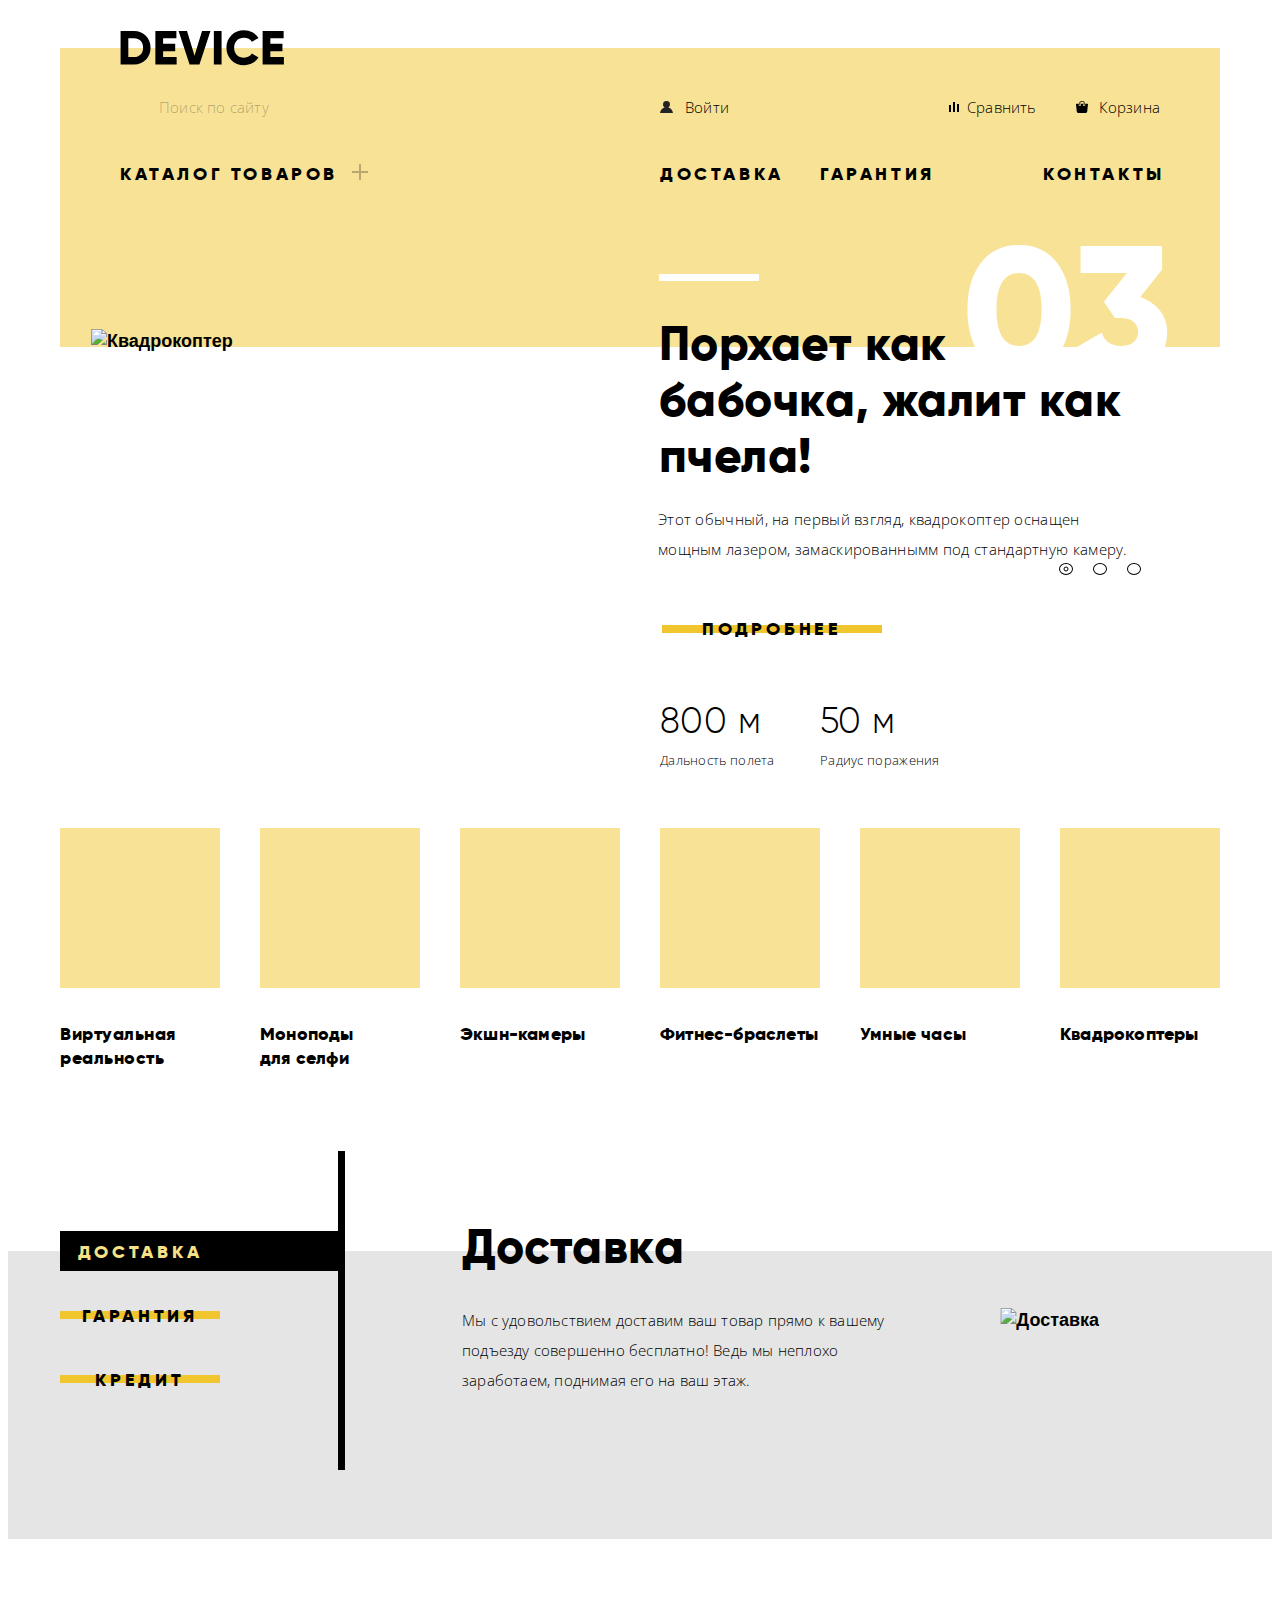
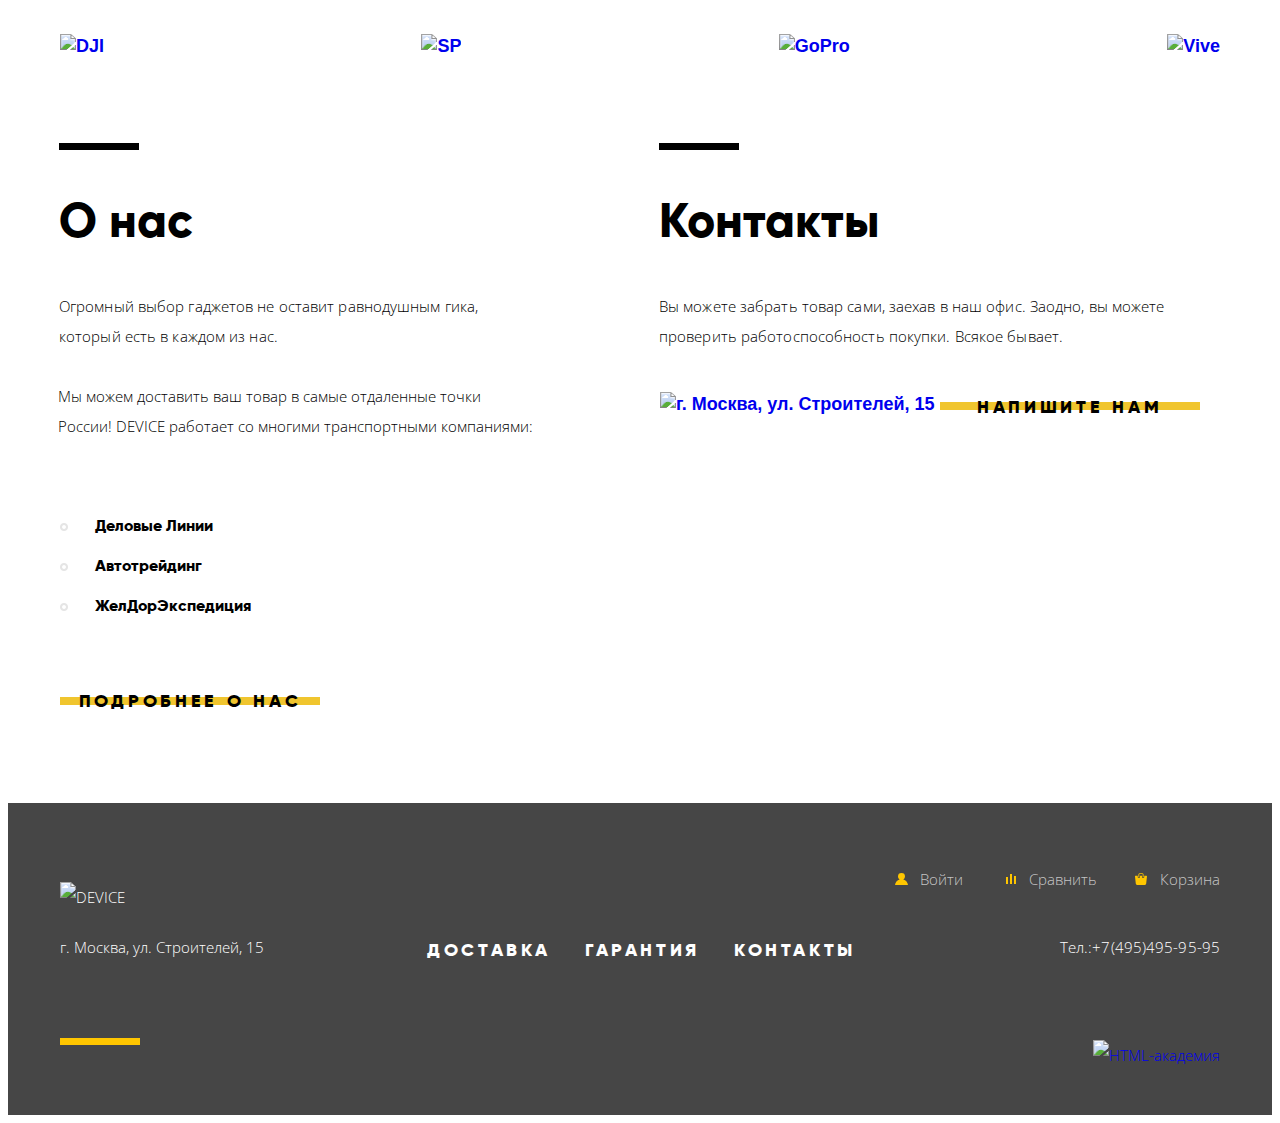
==== index.html @ 4cb66ad2 "Добавление мелочей: картинки, иконки" ====
<!DOCTYPE html>
<html lang="ru">

<head>
	<meta charset="utf-8">
	<title>HTML Academy: Девайс</title>
	<link href="https://fonts.googleapis.com/css?family=Open+Sans:300,400&amp;subset=cyrillic" rel="stylesheet">
	<link href="css/normalize.css" rel="stylesheet">
	<link href="css/main.css" rel="stylesheet">
</head>

<body>
	<header class="header header--main-page container">
    <div class="wrapper">
      <h1 class="visually-hidden">Магазин гаджетов DEVICE</h1>
      <a>
        <img class="header__logo" src="img/header-logo.svg" alt="DEVICE" width="164" height="36">
      </a>

      <ul class="header__user-navigation user-navigation">
        <li class="user-navigation__item user-navigation__item--header search">
          <form class="search__form" action="https://echo.htmlacademy.ru" method="get">
            <label class="search__label visually-hidden" for="search">Поиск по сайту</label>
            <input class="search__input" type="search" id="search" placeholder="Поиск по сайту">
            <button class="search__button" type="submit">Найти</button>
          </form>
        </li>
        <li class="user-navigation__item user-navigation__item--header user-navigation__item--header-account">
          <a class="user-navigation__link--header user-navigation__link--header-enter" href="#">Войти</a>
        </li>
        <li class="user-navigation__item user-navigation__item--header user-navigation__item--header-compare">
          <a class="user-navigation__link--header user-navigation__link--header-compare" href="#">Сравнить</a>
        </li>
        <li class="user-navigation__item user-navigation__item--header user-navigation__item--header-basket">
          <a class="user-navigation__link--header user-navigation__link--header-basket" href="#">Корзина</a>
        </li>
      </ul>

      <nav class="header__main-menu main-menu">
        <ul class="main-menu__list">
          <li class="main-menu__item main-menu__item--catalog">
            <a class="main-menu__link" href="#">Каталог товаров</a>
            <div class="wrapper wrapper--menu-catalog">
              <ul class="main-menu__catalog catalog">
                <li class="catalog__item">
                  <a class="catalog__link" href="#">Виртуальная реальность</a>
                  <a class="catalog__link" href="catalog.html">Моноподы для селфи</a>
                  <a class="catalog__link" href="#">Экшн камеры</a>
                </li>
                <li class="catalog__item">
                  <a class="catalog__link" href="#">Фитнес браслеты</a>
                  <a class="catalog__link" href="#">Умные часы</a>
                </li>
                <li class="catalog__item">
                  <a class="catalog__link" href="#">Квадрокоптеры</a>
                </li>
              </ul>
            </div>
          </li>
          <li class="main-menu__item main-menu__item--delivery">
            <a class="main-menu__link" href="#">Доставка</a>
          </li>
          <li class="main-menu__item main-menu__item--warranty">
            <a class="main-menu__link" href="#">Гарантия</a>
          </li>
          <li class="main-menu__item main-menu__item--contacts">
            <a class="main-menu__link" href="#">Контакты</a>
          </li>
        </ul>
      </nav>
    </div>
	</header>

	<main>
		<section class="slider container">
      <div class="wrapper wrapper--slide">
        <div class="slide slide-1 visually-hidden">
          <img class="slide__img" alt="Самая длинная палка для селфи" src="img/slider-1.png" width="384" height="486">
          <div class="slide__description">
            <b class="slide__slogan">Делай селфи, как Бен Стиллер!</b>
            <p class="slide__comment">Самая длинная палка для селфи доступна в нашем магазине. Восемь (Восемь, Карл!) метров длиной и весом всего 5 килограмм.</p>
            <a class="button slide__button" href="#">Подробнее</a>
            <table class="slide__table table">
              <tr class="table__row">
                <td>8,5 м</td>
                <td class="table__cell">5 кг</td>
                <td>Карбон</td>
              </tr>
              <tr class="table__row">
                <th>Длина палки</th>
                <th class="table__cell">Вес палки</th>
                <th>Материал</th>
              </tr>
            </table>
          </div>
        </div>
      </div>

      <div class="wrapper wrapper--slide">
        <div class="slide slide-2 visually-hidden">
          <img class="slide__img" alt="Фитнес-браслет" src="img/slider-2.png" width="345" height="485">
          <div class="slide__description">
            <b class="slide__slogan">Худеем правильно!</b>
            <p class="slide__comment">Мотивирующие фитнесбраслеты помогут найти в себе силы не пропускать занятия и соблюдать диету.</p>
            <a class="button slide__button" href="#">Подробнее</a>
            <table class="slide__table">
              <tr class="table__row">
                <td>48 часов</td>
              </tr>
              <tr class="table__row">
                <th>Без подзарядки</th>
              </tr>
            </table>
          </div>
        </div>
      </div>

      <div class="wrapper wrapper--slide">
        <div class="slide slide-3 visually-hiden">
          <img class="slide__img" src="img/slider-3.png" alt="Квадрокоптер" width="526" height="334">
          <div class="slide__description">
            <b class="slide__slogan">Порхает как бабочка, жалит как пчела!</b>
            <p class="slide__comment">Этот обычный, на первый взгляд, квадрокоптер оснащен мощным лазером, замаскированнымм под стандартную камеру.</p>
            <a class="button slide__button" href="#">Подробнее</a>
            <table class="slide__table">
              <tr class="table__row">
              <td>800 м</td>
              <td class="table__cell">50 м</td>
              </tr>
              <tr class="table__row">
                <th>Дальность полета</th>
                <th class="table__cell">Радиус поражения</th>
              </tr>
            </table>
          </div>
        </div>
      </div>
      <div class="slider__buttons">
        <button class="slider__button slider__button-1 active-button" type="button"></button>
        <button class="slider__button slider__button-2" type="button"></button>
        <button class="slider__button slider__button-3" type="button"></button>
      </div>
		</section>

		<section class="main-catalog container">
			<h2 class="visually-hidden">Каталог товаров</h2>
			<ul class="main-catalog__list">
				<li class="main-catalog__item">
					<a class= "main-catalog__link" href="#">
						<div class="main-catalog__img main-catalog__img--1"></div>
						<span class="main-catalog__title main-catalog__title--vr"> Виртуальная реальность</span>
					</a>
				</li>
				<li class="main-catalog__item">
					<a class="main-catalog__link" href="#">
						<div class="main-catalog__img main-catalog__img--2"></div>
						<span class="main-catalog__title main-catalog__title--mono">Моноподы для селфи</span>
					</a>
				</li>
				<li class="main-catalog__item">
					<a class="main-catalog__link" href="#">
						<div class="main-catalog__img main-catalog__img--3"></div>
						<span class="main-catalog__title">Экшн-камеры</span>
					</a>
				</li>
				<li class="main-catalog__item">
					<a class="main-catalog__link" href="#">
						<div class="main-catalog__img main-catalog__img--4"></div>
						<span class="main-catalog__title">Фитнес-браслеты</span>
					</a>
				</li>
				<li class="main-catalog__item">
					<a class="main-catalog__link" href="#">
						<div class="main-catalog__img main-catalog__img--5"></div>
						<span class="main-catalog__title">Умные часы</span>
					</a>
				</li>
				<li class="main-catalog__item">
					<a class="main-catalog__link" href="#">
						<div class="main-catalog__img main-catalog__img--6"></div>
						<span class="main-catalog__title">Квадрокоптеры</span>
					</a>
				</li>
			</ul>
		</section>

		<section class="services">
			<div class="container">
			  <div class="container--services">
          <div class="wrapper wrapper--services">
            <h2 class="visually-hidden">Услуги</h2>
            <ul class="services__list">
              <li class="services__item services__item--delivery">
                <button class="button services__button services__button--delivery active">Доставка</button>
              </li>
              <li class="services__item services__item--warranty">
                <button class="button services__button services__button--warranty">Гарантия</button>
              </li>
              <li class="services__item services__item--credit">
                <button class="button services__button services__button--credit">Кредит</button>
              </li>
            </ul>

            <div class="services__info">
              <div class="services__description services__description--delivery">
                <div class="wrapper wrapper--services-info">
                  <h2 class="services__title">Доставка</h2>
                  <p class="services__comment">Мы с удовольствием доставим ваш товар прямо к вашему подъезду совершенно бесплатно! Ведь мы неплохо заработаем, поднимая его на ваш этаж.</p>
                </div>
                <div class="services__img services__img--delivery">
                  <img src="img/services-delivery.png" alt="Доставка" width="136" height="164">
                </div>
              </div>
              <div class="services__description services__description--warranty visually-hidden">
                <div class="wrapper wrapper--services-info">
                  <h2 class="services__title">Гарантия</h2>
                  <p class="services__comment">Если из-за возгорания купленного у нас товара у вас сгорит дом - не переживайте, мы выдадим вам новый. Товар, не дом, конечно же.</p>
                </div>
                <div class="services__img services__img--warranty">
                  <img src="img/services-warranty.png" alt="Гарантия" width="171" height="194">
                </div>
              </div>
              <div class="services__description services__description--credit visually-hidden">
                <div class="wrapper wrapper--services-info">
                  <h2 class="services__title">Кредит</h2>
                  <p class="services__comment">Залезть в долговую яму стало проще! Кредитные консультанты подберут для вас наиболее выгодные условия кредита. Выгодные для нашего банка, разумеется.</p>
                </div>
                <div class="services__img services__img--credit">
                  <img src="img/services-credit.png" alt="Кредит" width="156" height="186">
                </div>
              </div>
            </div>
          </div>				
			  </div>
      </div>
		</section>

		<section class="logotypes container">
		<h2 class="visually-hidden">Логотипы</h2>
			<ul class="logotypes__list">
				<li class="logotypes__item">
					<a class="logotypes__link" href="#">
						<img class="logotypes__img" src="img/logotypes-1.jpg" alt="DJI" width="260" height="100">
						<img class="logotypes__img--hover" src="img/logotypes-1-hover.jpg" alt="DJI" width="260" height="100">
					</a>
				</li>
				<li class="logotypes__item">
					<a class="logotypes__link" href="#">
						<img class="logotypes__img" src="img/logotypes-2.jpg" alt="SP" width="260" height="100">
						<img class="logotypes__img--hover" src="img/logotypes-2-hover.jpg" alt="SP" width="260" height="100">
					</a>
				</li>
				<li class="logotypes__item">
					<a class="logotypes__link" href="#">
						<img class="logotypes__img" src="img/logotypes-3.jpg" alt="GoPro" width="260" height="100">
						<img class="logotypes__img--hover" src="img/logotypes-3-hover.jpg" alt="GoPro" width="260" height="100">
					</a>
				</li>
				<li class="logotypes__item">
					<a class="logotypes__link" href="#">
						<img class="logotypes__img" src="img/logotypes-4.jpg" alt="Vive" width="260" height="100">
						<img class="logotypes__img--hover" src="img/logotypes-4-hover.jpg" alt="Vive" width="260" height="100">
					</a>
				</li>
			</ul>
		</section>
    
    <div class="columns container">
      <section class="info">
        <h2 class="info__title">О нас</h2>
          <p class="info__description">Огромный выбор гаджетов не оставит равнодушным гика, который есть в каждом из нас.</p>
          <p class="info__description">Мы можем доставить ваш товар в самые отдаленные точки России! DEVICE работает со многими транспортными компаниями:</p>
        <ul class="info__transport">
          <li class="info__item">
            <a class="info__link" href="#">Деловые Линии</a>
          </li>
          <li class="info__item">
            <a class="info__link" href="#">Автотрейдинг</a>
          </li>
          <li class="info__item">
            <a class="info__link" href="#">ЖелДорЭкспедиция</a>
          </li>
        </ul>
        <a class="button info__button" href="#">Подробнее о нас</a>
      </section>

      <section class="contacts">
        <h2 class="contacts__title">Контакты</h2>
        <p class="contacts__description">Вы можете забрать товар сами, заехав в наш офис. Заодно, вы можете проверить работоспособность покупки. Всякое бывает.</p>
        <a href="#">
          <img class="contacts__map" src="img/contacts-map.jpg" alt="г. Москва, ул. Строителей, 15" width="560" height="222">
        </a>
        <button class="button contacts__button" href="#">Напишите нам</button>
      </section>
    </div>
	</main>

	<section class="modal modal--feedback visually-hidden">
		<h3 class="visually-hidden">Форма связи с магазином</h3>
		<form class="feedback" action="https://echo.htmlacademy.ru" method="post" >
			<ul class="feedback__list">
				<li class="feedback__item feedback__item--name">
					<label class="feedback__label" for="user-name">
					  Ваше имя:
				  </label>
				  <input class="feedback__input feedback__input--name" type="text" name="name" id="user-name" placeholder="Имя Фамилия">
				</li>
				<li class="feedback__item feedback__item--e-mail">
					<label class="feedback__label" for="uder-email">
					  Ваш e-mail:
				  </label>
					<input class="feedback__input feedback__input--e-mail" type="email" name="e-mail" id="user-email" placeholder="email@example.com">
				</li>
				<li class="feedback__item feedback__item--message">
					<label class="feedback__label" for="message">
					  Текст письма:
				  </label>
				  <textarea class="feedback__input feedback__input--message" id="message" placeholder="В свободной форме"></textarea>
				</li>
			</ul>
			<button class="button modal__button" type="submit">Отправить</button>
		</form>
		<button class="close__button" type="button"></button>
	</section>

	<section class="modal modal--map visually-hidden">
		<h3 class="visually-hidden">Адрес магазина на карте</h3>
		<img src="img/modal-map-big.jpg" alt="г. Москва, ул. Строителей, 15" width="960" height="559">
		<button class="close__button" type="button"></button>
	</section>

	<footer class="footer">
    <div class="container">
      <div class="footer__top">
        <a class="footer__logo">
          <img  src="img/footer-logo.svg" alt="DEVICE" width="163" height="35">
        </a>
        <ul class="footer__user-navigation user-navigation">
          <li class="user-navigation__item user-navigation__item--footer user-navigation__item--footer-account">
            <a class="user-navigation__link--footer user-navigation__link--footer-enter" href="#">Войти</a>
          </li>
          <li class="user-navigation__item user-navigation__item--footer user-navigation__item--footer-compare">
            <a class="user-navigation__link--footer user-navigation__link--footer-compare" href="#">Сравнить</a>
          </li>
          <li class="user-navigation__item user-navigation__item--footer user-navigation__item--footer-basket">
            <a class="user-navigation__link--footer user-navigation__link--footer-basket" href="#">Корзина</a>
          </li>
        </ul>
      </div>

      <div class="footer__middle">
        <p class="footer__address">г. Москва, ул. Строителей, 15</p>
        <ul class="footer__menu menu">
          <li class="menu__item"><a class="menu__link" href="#">Доставка</a></li>
          <li class="menu__item"><a class="menu__link" href="#">Гарантия</a></li>
          <li class="menu__item"><a class="menu__link" href="#">Контакты</a></li>
        </ul>
        <p class="footer__phone">Тел.:+7(495)495-95-95</p>
      </div>

      <div class="footer__bottom">
        <ul class="footer__social">
          <li class="social__item">
            <a class="social__button social__button--fb" href="#" aria-label="Присоединяйтесь к нам на Фейсбуке!">FaceBook</a>
          </li>
          <li class="social__item">
            <a class="social__button social__button--instagram" href="#" aria-label="Присоединяйтесь к нам в Инстаграме!">Instagram</a>
          </li>
          <li class="social__item">
            <a class="social__button social__button--twitter" href="#" aria-label="Присоединяйтесь к нам в Твиттере!">Twitter</a>
          </li>
        </ul>
        <a class="footer__copyright" href="https://htmlacademy.ru/" aria-label="Сайт разработан HTML-академией">
          <img src="img/footer-copyright-html.svg" alt="HTML-академия" width="27" height="35">
        </a>
      </div>
    </div>
	</footer>
</body>

</html>
---- css/main.css ----
@font-face {
    font-family: "Gilroy";
    src: local("Gilroy Light"), local("Gilroy-Light"), url("fonts/Gilroy/Gilroylight.woff2") format("woff2"), url("fonts/Gilroy/Gilroylight.woff") format("woff"), url("fonts/Gilroy/Gilroylight.ttf") format("truetype");
    font-weight: 300;
    font-style: normal;
}
@font-face {
    font-family: "Gilroy";
    src: local("Gilroy ExtraBold"), local("Gilroy-ExtraBold"), url("fonts/Gilroy/Gilroyextrabold.woff2") format("woff2"), url("fonts/Gilroy/Gilroyextrabold.woff") format("woff"), url("fonts/Gilroy/Gilroyextrabold.ttf") format("truetype");
    font-weight: 800;
    font-style: normal;
}

body {
  min-width: 1200px;
  padding-top: 40px;
	font-family: "Gilroy ExtraBold", "Arial", sans-serif;
  font-weight: 800;
	font-size: 18px;
	line-height: 24px;
	text-align: left;
	
	color: rgba(0, 0, 0, 1);
	background-color: rgba(255, 255, 255, 1);
}

.visually-hidden:not(:focus):not(:active),
input[type="checkbox"].visually-hidden,
input[type="radio"].visually-hidden {
  position: absolute;

  width: 1px;
  height: 1px;
  margin: -1px;
  border: 0;
  padding: 0;

  white-space: nowrap;

  clip-path: inset(100%);
  clip: rect(0 0 0 0);
  overflow: hidden;
}

.big-container {
	width: 100%;
}

.container {
  width: 1160px;
  margin: 40px 20px 0;
  margin: 0 auto;
}

.wrapper {
  position: relative;
  width: 1040px;
  margin: 0 60px;
}

a {
	text-decoration: none;
}

.header {
  height: 186px;
	color: rgba(0, 0, 0, 1);
	background-color: rgba(247, 226, 150, 1);
}

.header--main-page {
  min-height: 299px;
}

.header__logo {
  position: absolute;
  left: 0;
  bottom: 100%;
  transform: translate(0, 50%);
  height: 36px;
	cursor: pointer;
}

.header__logo:hover,
.header__logo:focus {
	filter: opacity(0.7);
}

.header__logo:active {
	filter: opacity(0.3);
}

.search__form {
	display: flex;
	width: 441px;
  margin-right: 99px;
}

.search__input {
	width: 356px;
	height: 50px;
	line-height: 50px;
	padding-left:39px;
  
  font-family: "Open Sans", "Arial", sans-serif;
  font-weight: 300;
  font-size: 15px;
  letter-spacing: 0.2px;
	
	color: rgba(0, 0, 0, 1);
	border: none;
	background-color: rgba(247, 226, 150, 1);
	background: url("../img/header-search.svg") no-repeat 4px 50%;
	background-size: 16px 16px;	
}

.search__input::-webkit-search-cancel-button {
	-webkit-appearance: none; 
}

.search__input::placeholder {
  font-family: "Open Sans", "Arial", sans-serif;
  font-weight: 300;
  font-size: 15px;
  letter-spacing: 0.2px;
	color: rgba(0, 0, 0, 0.3);
}

.search__input:hover::placeholder {
	color: rgba(0, 0, 0, 0.6);
}

.search__input:focus {
	border-bottom: 2px solid rgba(0, 0, 0, 1);
}

.search__input:focus + .search__button {
	visibility: visible;
}

.search__button {	
  visibility: hidden;
	width: 85px;
	height: 50px;
  font-size: 15px;
	line-height: 30px;
	border: 2px solid rgba(0, 0, 0, 1);
	background-color: rgba(247, 226, 150, 1);
  cursor: pointer;
}

.search__button:hover,
.search__button:focus {
	color: rgba(255, 255, 255, 1);
	background-color: rgba(0, 0, 0, 1);
}

.search__button:active {
	color: rgba(255, 255, 255, 0.3);
	background-color: rgba(0, 0, 0, 1);
}

.header__user-navigation {
  display: flex;
  margin-bottom: 30px;
  padding-top: 34px;
  padding-left: 0;
	list-style: none;
	font-family: "Open Sans", "Arial", sans-serif;
	font-weight: 300;
	font-size: 0;
	letter-spacing: 0.2px;
}

.user-navigation__item--header-account {
  display: flex;
  flex-wrap: wrap;
  width: 280px;
}

.user-navigation__item--header-account .user-navigation__link--header:first-child {
  padding-left: 25px;
}

.user-navigation__link--header {
	line-height: 50px;
  font-size: 15px;
	color: rgba(0, 0, 0, 1);
  opacity: 1;
}

.user-navigation__link--header:hover,
.user-navigation__link--header:focus {
	color: rgba(0, 0, 0, 0.6);
  opacity: 0.6;
}

.user-navigation__link--header:active {
	color: rgba(0, 0, 0, 0.3);
  opacity: 0.3;
}

.user-navigation__link--header-name,
.user-navigation__link--header-enter {
	background: url("../img/header-user-nav-user.svg") no-repeat 0 50%;
}

.user-navigation__link--header-exit {
  margin-left: 20px;
	color: rgba(0, 0, 0, 0.3);
}

.user-navigation__link--header-compare {
  width: 100px;
  padding-left: 27px;
  background: url("../img/header-user-nav-compare.svg") no-repeat 10% 50%;
}

.user-navigation__item--header-basket {
  margin-left: auto;
  padding-left: 23px;
  background: url("../img/header-user-nav-basket.svg") no-repeat 0 50%;
}

.main-menu__list {
  display: flex;
  padding: 0;
	list-style: none;
	font-family: "Gilroy", "Arial", sans-serif;
  font-weight: 800;
	font-size: 18px;
	line-height: 24px;
	letter-spacing: 3.6px;
	text-transform:uppercase;
}

.main-menu__item--delivery,
.main-menu__item--warranty {
  width: 160px;
}

.main-menu__item--contacts {
	width: 117px;
}

.main-menu__item:last-child {
	margin-left: auto;
}

.main-menu__link {
	color: rgba(0, 0, 0, 1);
}

.main-menu__link:hover,
.main-menu__link:focus {
	color: rgba(0, 0, 0, 0.6);
  filter: opacity(0.6);
}

.main-menu__link:active {
	color: rgba(0, 0, 0, 0.3);
}

.main-menu__item--catalog {
	width: 250px;
  margin-right: 290px;
  background: url("../img/main-menu-catalog-plus.svg") no-repeat 99% 2px;
}

.main-menu__item--catalog:hover .wrapper--menu-catalog {
	display: block;
}

.wrapper--menu-catalog {
  display: none;
  position: absolute;
  width: 1100px;
  min-height: 142px;
  padding-top: 19px;
  margin-left: -60px;
  margin-right: 0;
	padding-left: 60px;	
  background-color: rgba(247, 226, 150, 1);
  z-index: 9;
}

.main-menu__catalog {
	display: flex;
  flex-direction: row;
  flex-wrap: wrap;
  min-width: 400px;
  height: 120px;
  padding-left: 0;
  list-style: none;
	
	font-family: "Open Sans", "Arial", sans-serif;
  font-weight: 300;
	font-size: 15px;
	line-height: 36px;
	letter-spacing: 0.2px;
	text-transform: none;
}

.main-menu__catalog .catalog__item {
  width: 160px;
  margin-right: 40px;
}

.main-menu__catalog .catalog__item:nth-child(1) {
	width: 200px;
}

.main-menu__catalog .catalog__item:nth-child(2) {
	width: 160px;
}

.main-menu__catalog .catalog__item:nth-child(3) {
  width: 160px;
}

.catalog__item {
  display: flex;
  flex-direction: column;
}

.catalog__link {
	color: rgba(0, 0, 0, 1);
}

.catalog__link:hover,
.catalog__link:focus {
	color: rgba(0, 0, 0, 0.6);
}

.catalog__link:active {
	color: rgba(0, 0, 0, 0.3);
}

.slider {
  position: relative;
  min-height: 410px;
  margin-bottom: 70px;
}

.wrapper--slide {
	width: 1160px;
  margin: 0;
}

.slide {
  display: flex;
  align-items: center;
  position:absolute;
  top: -110px;
  left: 0;
  width: 1160px;
  min-width: 1040px;
}

.slide-1 {
  z-index: 4;
}

.slide-1 .slide__img {
  margin-top: -1px;
  margin-right: 34px;
}

.slide-2 {
  z-index: 3;
}

.slide-2 .slide__img {
	margin-top: 11px;
  margin-right: 20px;
}

.slide-3 {
  z-index: 2;
}

.slide-3 .slide__img {
  margin-top: -20px;
  margin-right: 10px;
}

.slide__img {
  margin-left: auto;
  margin-right: 35px;
}

.slide__description {
  align-self: flex-start;
	width: 510px;
  margin-top: -1px;
  margin-left: auto;
  margin-right: 52px;
}

.slide__slogan {
  display: block;
  position: relative;
  z-index: 2;
  margin-top: 80px;
  margin-left: 1px;
	font-family: "Gilroy", "Arial", sans-serif;
  font-weight: 800;
	font-size: 47.5px;
	text-align: left;
	line-height: 56px;
	letter-spacing: 0.45px;
}

.slide__slogan:before {
  content: "";
  display: block;
  position: absolute;
  top: -42px;
  width: 100px;
  height: 7px;
  background-color: rgba(255, 255, 255, 1);
}

.slide__slogan:after {
	content: "";
  position: absolute;
  z-index: 1;
  top: -94px;
  left: 330px;
  font-family: "Gilroy", "Arial", sans-serif;
  font-size: 180.5px;
  font-weight: 800;
  line-height: 1;
  letter-spacing: 1.8px;
  text-align: right;
  color: rgba(255, 255, 255, 1);
}

.slide-1 .slide__slogan:after {
  content: "01";
}

.slide-2 .slide__slogan:after {
  content: "02";
  left: 305px;
}

.slide-3 .slide__slogan:after {
  content: "03";
  left: 303px;
}

.slide-1 .slide__slogan,
.slide-2 .slide__slogan {
	width: 400px;
}

.slide__comment {	
  display: block;
  width: 480px;
  margin-top: 20px;
  margin-bottom: 45px;
	font-family: "Open Sans", "Arial", sans-serif;
  font-weight: 300;
	font-size: 15px;
	text-align: left;
	line-height: 30px;
	letter-spacing: 0.3px;
}

.slide-1 .slide__comment {
  width: 495px;
}

.slide-2 .slide__comment {
	width: 450px;
}

.slide__button {
	margin-left: 4px;
  margin-bottom: 50px;
}

.button {
	display: inline-block;
	width: 220px;
	height: 40px;
	
	font-family: "Gilroy", "Arial", sans-serif;
  font-weight: 800;
	font-size: 18px;
	text-transform: uppercase;
	line-height: 40px;
	letter-spacing: 3.7px;
	text-align: center;
	vertical-align: middle;
	
	color: rgba(0, 0, 0, 1);
	background: linear-gradient(to bottom, transparent 40%, rgba(240, 197, 46, 1) 40%, rgba(240, 197, 46, 1) 60%, transparent 60%);
	border:none;
  cursor: pointer;
}

.button:hover,
.button:focus {
	transition: background 0.5s ease;
	background: rgba(240, 197, 46, 1);
}

.button:focus {
  border-color: #663d15;
  outline: thin dotted;
  outline: 5px auto -webkit-focus-ring-color;
}

.button:active {
	color: rgba(0, 0, 0, 0.3);
	background: rgba(240, 197, 46, 1);
}

.slide__table {
  margin-left: 2px;
  margin-top: -2px;
	border-collapse: collapse;
}

.slide__table th {
  padding: 0;
	font-family: "Open Sans", "Arial", sans-serif;
  font-weight: 300;
	font-size: 13px;
	line-height: 30px;
	letter-spacing: 0.3px;
	text-align: left;
  border: none;
}

.slide__table td {
  padding: 0;
	font-family: "Gilroy", "Arial", sans-serif;
  font-weight: 300;
	font-size: 36px;
	font-weight: 300;
	line-height: 48px;
	letter-spacing: 0.4px;
	text-align: left;
  border: none;
}

.slider__buttons {
  display: inline-block;
  position: absolute;
  right: 64px;
  bottom: 178px;
  z-index: 9;
}

.slider__button {
  position: relative;
  width: 12px;
  height: 12px;
  margin-right: 15px; 
  border: 1px solid rgba(0, 0, 0, 1);
  border-radius: 50%;
  background: rgba(255, 255, 255, 1);
}

.slider__button:active:before,
.active-button:before {
  content: "";
  position: absolute;
  top: 50%;
  left: 50%;
  transform: translate(-50%, -50%);

  width: 3px;
  height: 3px;
  border: 1px solid rgba(0, 0, 0, 1);
  border-radius: 50%;
  background: rgba(255, 255, 255, 1);
}

.table__cell {
	width: 139px;
}

.table__row th:nth-child(1),
.table__row td:nth-child(3){
  width: 160px;
}

.main-catalog {
	margin-bottom: 181px;
}

.main-catalog__list {
  display: flex;
  justify-content: space-between;
  padding-left: 0;
  padding-top: 1px;
	list-style: none;
}

.main-catalog__title {
	display: block;
	width: 160px;
  font-family: "Gilroy", "Arial", sans-serif;
  font-weight: 800;
	font-size: 18px;
	line-height: 24px;
	letter-spacing: 0.2px;
	color: rgba(0, 0, 0, 1);
}

.main-catalog__title--vr {
	letter-spacing: 0.5px;
}

.main-catalog__title--mono {
  width: 120px;
}

.main-catalog__link:active .main-catalog__title {
	filter: opacity(0.3);
}

.main-catalog__img {
	display: block;
	width: 160px;
	height: 160px;
	margin-bottom: 34px;
}

.main-catalog__img--1 {
	background: rgba(240, 197, 46, 0.5) url("../img/main-catalog-1.png") no-repeat 50% 50%;
}

.main-catalog__link:active .main-catalog__img--1 {
	background: url("../img/main-catalog-1-active.png") no-repeat 50% 50%;
	transition: 0s;
}

.main-catalog__img--2 {
	background: rgba(240, 197, 46, 0.5) url("../img/main-catalog-2.png") no-repeat 50% 95%;
}

.main-catalog__link:active .main-catalog__img--2 {
	background: url("../img/main-catalog-2-active.png") no-repeat 50% 95%;
	transition: 0s;
}

.main-catalog__img--3 {
	background: rgba(240, 197, 46, 0.5) url("../img/main-catalog-3.png") no-repeat 55% 53%;
}

.main-catalog__link:active .main-catalog__img--3 {
	background: url("../img/main-catalog-3-active.png") no-repeat 55% 53%;
	transition: 0s;
}

.main-catalog__img--4 {
	background: rgba(240, 197, 46, 0.5) url("../img/main-catalog-4.png") no-repeat 51% 53%;
}

.main-catalog__link:active .main-catalog__img--4 {
	background: url("../img/main-catalog-4-active.png") no-repeat 51% 53%;
	transition: 0s;
}

.main-catalog__img--5 {
	background: rgba(240, 197, 46, 0.5) url("../img/main-catalog-5.png") no-repeat 52% 52%;
}

.main-catalog__link:active .main-catalog__img--5 {
	background: url("../img/main-catalog-5-active.png") no-repeat 52% 52%;
	transition: 0s;
}

.main-catalog__img--6 {
	background: rgba(240, 197, 46, 0.5) url("../img/main-catalog-6.png") no-repeat 48% 54%;
}

.main-catalog__link:active .main-catalog__img--6 {
	background: url("../img/main-catalog-6-active.png") no-repeat 48% 54%;
	transition: 0s;
}

.main-catalog__link:hover .main-catalog__img,
.main-catalog__link:focus .main-catalog__img {
	background-color: rgba(240, 197, 46, 1);
} 

.services {
  height: 288px;
  margin: 0;
  margin-bottom: 95px;
	background-color: rgba(229, 229, 229, 1);
}

.services .container {
  position: relative;
}

.container--services {
  position: absolute;
  top: -20px;
	width: 1160px;
}

.wrapper--services {
  display: flex;
  align-items: flex-start;
  width: auto;
  margin: 0;
  
}

.services__list {
  margin-top: 0;
	position: relative;
	list-style: none;
	padding-left: 0;
}

.services__list::after {
	position: absolute;
	top: -80px;
	left: 278px;
	content: "";
	display: block;
	width: 7px;
	height: 319px;
	background-color: rgba(0, 0, 0, 1);
}

.services__item {
	margin-bottom: 24px;
}

.services__button {
	width: 160px;
}

.services__button:active {
	position: relative;
	color: rgba(247, 225, 135, 1);
	background-color: rgba(0, 0, 0, 1);
	transition: 0s;
}

.services__button:active::after {
	position: absolute;
	top: 0;
	right: -118px;
	content: "";
	display: block;
	width: 118px;
	height: 40px;
	background-color: rgba(0, 0, 0, 1); 
}

.active,
.active:hover,
.active:focus {
  position: relative;
  color: rgba(247, 225, 135, 1);
	background: none;
  background-color: rgba(0, 0, 0, 1);
	transition: 0s;
}

.active::after {
  position: absolute;
	top: 0;
	right: -118px;
	content: "";
	display: block;
	width: 118px;
	height: 40px;
	background-color: rgba(0, 0, 0, 1); 
}

.services__info {
  position: relative;
  width: 760px;
  margin-left: auto;
  margin-top: 0;
}

.services__description--delivery,
.services__description--warranty, 
.services__description--credit {
  display: flex;
  justify-content: center;
	position: absolute;
  top: 0;
  left: 0;
}

.wrapper--services-info {
  width: 460px;
  margin-top: 0;
  margin-left: 2px;
  margin-top: -7px;
  margin-right: 40px;
}

.services__img {
  width: 260px;
  align-self: center;
  margin-left: -11px;
}

.services__img img {
  transform: translateX(50%);
}

.services__img--warranty {
  margin-top: -10px;
}

.services__img--credit {
	margin-top: -10px;
}

.services__title,
.info__title,
.contacts__title {
  margin-top: 0;
  margin-bottom: 33px;
  font-family: "Gilroy", "Arial", sans-serif;
  font-weight: 800;
	font-size: 47.5px;
  line-height: 47.5px;
	text-align: left;
	letter-spacing: 0.5px;
}

.services__comment {
  width: 430px;
	font-family: "Open Sans", "Arial", sans-serif;
  font-weight: 300;
	font-size: 15px;
	line-height: 30px;
	letter-spacing: 0.2px;
}

.logotypes__list {
  display: flex;
  justify-content: space-between;
	list-style: none;
  margin-bottom: 140px;
	padding-left: 0;
}

.logotypes__img--hover {
	display: none;
}

.logotypes__link:hover .logotypes__img {
	display: none;
}

.logotypes__link:hover .logotypes__img--hover {
	display: block;
}

.columns {
  display: flex;
  justify-content: space-between;
  align-items: stretch;
  align-content: stretch;
}

.info {
  width: 500px;
  min-height: 520px;
}

.info__title,
.contacts__title {
  position: relative;
  margin-left: -1px;
  margin-bottom: 45px;
  letter-spacing: normal;
}

.info__title:before,
.contacts__title:before {
	content: "";
  position: absolute;
  top: -55px;
  left: 0;
  width: 80px;
  height: 7px;
  background-color: rgba(0, 0, 0, 1);
}

.info__description,
.contacts__description {
  margin-bottom: 30px;
  margin-left: -1px;
	font-family: "Open Sans", "Arial", sans-serif;
  font-weight: 300;
	font-size: 15px;
	line-height: 30px;
  letter-spacing: 0.1px;
  text-align: left;
}

.info__description {
  width: 478px;
}

.info__description:nth-of-type(2) {
  letter-spacing: 0px;
  margin-left: -2px;
}

.contacts__description {
	width: 100%;
}

.info__transport {
  margin-top: 65px;
  margin-left: -5px;
  margin-bottom: 55px;
  padding-left: 20px;
	list-style: none;
  font-family: "Gilroy", "Arial", sans-serif;
  font-size: 16px;
  font-weight: 800;
  line-height: 2.5;
  color: rgba(0, 0, 0, 1);
}

.info__transport .info__item {
  list-style-image: url(../img/info-list-style.png);
  padding-left: 20px;
}

.info__transport .info__item:last-child {
  margin-bottom: 0;
}

.info__button,
.contacts__button {
	width:260px;
}

.info__link {
	color: rgba(0, 0, 0, 1);	
}

.contacts {
  width: 560px;
  min-height: 520px;
}

.contacts__description {
	margin-bottom: 35px;
}

.contacts__map {
	margin-bottom: 65px;
}

.modal {
  z-index: 10;
}

.modal--feedback {
  position: fixed;
  top: 200px;
  left: 50%;
  transform: translate(-50%, 0);
  margin: 0 auto;
  box-sizing: border-box;
	width: 960px;
	min-height: 555px;
  padding: 80px 100px;
  padding-bottom: 0px;
  background-color: rgba(255, 255, 255, 1);
}

.feedback__list {
  display: flex;
  flex-wrap: wrap;
  justify-content: space-between;
  padding-left: 0;
	list-style: none;
}

.feedback__item {
  box-sizing: border-box;
	width: 360px;
  margin-bottom: 35px;
}

.feedback__item--name {
	margin-right: 40px;
}

.feedback__item--message {

  margin-bottom: 20px;
  width: 720px;
}

.feedback__label {
	display: block;
  margin-bottom: 5px;
  font-family: "Gilroy", "Arial", sans-serif;
  font-weight: 800;
  font-size: 17.5px;
  letter-spacing: normal;
  text-align: left;
  color: rgba(0, 0, 0, 1);
}

.feedback__input {
  box-sizing: border-box;
	width: 360px;
  font-family: "Open Sans", "Arial", sans-serif;
  font-weight: 400;
  font-size: 14px;
  line-height: 17px;
  color: rgba(70, 70, 70, 1);
}

.feedback__input--message {
  box-sizing: border-box;
	width: 760px;
  min-height: 156px;
  padding-top: 19px;
}

.feedback__input {
	height: 50px;
	padding-left: 20px;
	color: rgba(70, 70, 70, 1);
	background-color: rgba(230, 230, 230, 0.5);
	border: none;
}

.feedback__input::placeholder {
	font-family: "Open Sans", "Arial", sans-serif;
  font-weight: 400;
	font-size: 14px;
	line-height: 18px;
	color: rgba(70, 70, 70, 0.4);
}

.feedback__input:hover {
	background-color: rgba(230, 230, 230, 0.8)
}

.feedback__input:focus {
	background-color: rgba(255, 255, 255, 1);
	border: 3px solid rgba(240, 197, 46, 1);
}

.feedback__input:invalid {
	background-color: rgba(246, 218, 218, 1);
}

.modal--feedback .modal__button {
	width: 200px;
}

.modal--map {
	position: fixed;
  top: 220px;
  left: 50%;
  transform: translate(-50%, 0);
  box-sizing: border-box;
	width: 960px;
	height: 559px;
  padding: 0;
  box-shadow: 0px 10px 20px 0 rgba(4, 6, 6, 0.2);
}

.close__button {
  position: absolute;
  top: 25px;
  right: 22px;
	width: 55px;
	height: 55px;
	border: none;
	border-radius: 50%;
	background: url("../img/close-button.png");
	filter:opacity(0.5);
  cursor: pointer;
}

.close__button:hover,
.close__button:focus {
	filter:opacity(1);
}

.close__button:active {
	filter:opacity(0.3);
}

.footer {
  margin-top: 82px;
	font-family: "Open Sans", "Arial", sans-serif;
  font-weight: 300;
	font-size: 15px;
	line-height: 30px;
	
	color: rgba(255, 255, 255, 1);
	background-color: rgba(70, 70, 70, 1);
}

.footer--catalog {
  margin-top: 0;
}

.footer .container {
  padding-top: 43px;
  padding-bottom: 45px;
}

.footer__top {
  display: flex;
  justify-content: space-between;
  align-items: flex-end;
  margin-bottom: 5px;
}

.footer__logo {
  align-self: flex-end;
  cursor: pointer;
}

.footer__logo:hover,
.footer__logo:focus {
	filter: opacity(0.6);
}

.footer__logo:active {
	filter: opacity(0.3);
}

.footer__user-navigation {
  display: flex;
  flex-wrap: wrap;
  justify-content: flex-end;
  width: 600px;
	list-style: none;
	line-height: 36px;
}

.user-navigation__item--footer {
  margin-right: 20px;
}

.user-navigation__item--footer-account {
  display: flex;
  flex-wrap: wrap;
  justify-content: flex-end;
  min-width: 382px;
  margin-right: 0;
}

.user-navigation__item--footer-account .user-navigation__link--footer-enter,
.user-navigation__item--footer-account .user-navigation__link--footer-name {
	background: url("../img/footer-user-nav-user.svg") no-repeat 0 50%;
}

.user-navigation__item--footer-compare {
  margin-left: 0;
  margin-right: 0;
}

.user-navigation__item--footer-basket {
  margin-left: auto;
  margin-right: 0;
  text-align: right;
}

.user-navigation__link--footer {
	color: rgba(255, 255, 255, 0.7);
  opacity: 1;
}

.user-navigation__link--footer:hover,
.user-navigation__link--footer:focus {
	color: rgba(255, 255, 255, 1);
  opacity: 0.6;
}

.user-navigation__link--footer:active {
	color: rgba(255, 255, 255, 0.3);
  opacity: 0.3;
}

.user-navigation__link--footer-enter {
  margin-left: 275px;
  padding-left: 25px;
  width: 82px;
}

.user-navigation__link--footer-name {
  box-sizing: border-box;
  margin-left: auto;
  padding-right: 20px;
  padding-left: 27px;
  max-width: 300px;
  word-wrap: break-word;
}

.user-navigation__link--footer-exit {
  width: 82px;
	color: rgba(255, 255, 255, 0.3);
}

.user-navigation__link--footer-compare {
  padding-left: 27px;
  background: url("../img/footer-user-nav-compare.svg") no-repeat 5% 50%;
}

.user-navigation__link--footer-basket {
  padding-left: 25px;
  background: url("../img/footer-user-nav-basket.svg") no-repeat 0 50%;
}

.footer__middle {
	display: flex;
  justify-content: space-between;
  margin-bottom: 25px;
}

.footer__address {
	width: 300px;
  margin-right: 60px;
}

.footer__phone {
	width: 300px;
  margin-left: 60px;
  padding: 0;
  text-align: right;
  letter-spacing: 0.1px;
}

.footer__menu {
  display: flex;
  flex-wrap: wrap;
  justify-content: space-between;
  width: 440px;
  padding-right: 22px;
	list-style: none;
	font-family: "Gilroy", "Arial", sans-serif;
  font-size: 18px;
  line-height: 30px;
  font-weight: 800;
	letter-spacing: 3.6px;
	text-transform: uppercase;
}

.footer__menu .menu__item:first-child {
	margin-left: -15px;
}

.footer .menu__link {
	color: rgba(255, 255, 255, 1);
}

.footer .menu__link:hover,
.footer .menu__link:focus {
	color: rgba(255, 255, 255, 0.6);
}

.footer .menu__link:active {
	color: rgba(255, 255, 255, 0.3);
}

.footer__bottom {
	display: flex;
  align-items: center;
  position: relative;
}

.footer__bottom:after {
	content: "";
  position: absolute;
  top: 30px;
  left: 0;
  width: 80px;
  height: 7px;
  background-color: rgba(255, 198, 0, 1);
}

.footer__social {
  display: flex;
  flex-wrap: wrap;
  justify-content: space-around;
  width: 160px;
  margin-left: 500px;
  padding-left: 0;
	list-style: none;
}

.social__item {
	font-size: 0;
}

.social__button {
	display: block;
	width: 32px;
	height: 32px;
	border: none;
	border-radius: 50%;
	filter: opacity(0.3);
}

.social__button:hover {
	filter: opacity(0.6);
}

.social__button:active {
	filter: opacity(0.1);
}

.social__button--fb {
	background-image: url(../img/social-fb.svg);
}

.social__button--instagram {
	background-image: url(../img/social-instagram.svg);
}

.social__button--twitter {
	background-image: url(../img/social-twitter.svg);
}

.footer__copyright {
  align-self: flex-end;
  margin-left: auto;
}

.footer__copyright:hover {
	filter: opacity(0.6);
}

.footer__copyright:active {
	filter: opacity(0.3);
}

/*catalog*/

.page__title {
  margin-top: 36px;
  margin-bottom: 25px;
  font-family: "Gilroy", "Arial", sans-serif;
  font-weight: 800;
	font-size: 47px;
	line-height: 48px;
	letter-spacing: 0.5px;
}

.breadcrumbs {
  margin-bottom: 48px;
  padding-left: 0;
	list-style-type: none;
	
	font-family: "Open Sans", "Arial", sans-serif;
  font-weight: 300;
	font-size: 14px;
	line-height: 24px;
	letter-spacing: 0.1px;
}

.breadcrumbs__item {
	display: inline-block;
	margin-right: 13px;
	padding-left: 20px;
	background: url("../img/breadcrumbs-arrow.svg") no-repeat 0 50% ;
}

.breadcrumbs__item--main {
  padding-left: 0;
	background-image: none;
}

.breadcrumbs__link {
	color: rgba(0, 0, 0, 0.3);
}

.breadcrumbs__link:hover {
	color: rgba(0, 0, 0, 0.6);
}

.breadcrumbs__link:active {
	color: rgba(0, 0, 0, 0.1);
}

.breadcrumbs__link--current:hover,
.breadcrumbs__link--current:active {
	color: rgba(0, 0, 0, 0.3);
}

.big-container--selection {
  height: 70px;
  background: linear-gradient(to right, rgba(220, 220, 220, 1) 50%, rgba(238, 238, 238, 1) 50%);
}

.wrapper--selection {
  display: flex; 
  width: 1100px;
  margin: 0;
  margin-left: 60px;
  background-color: rgba(238, 238, 238, 1);
}

.filters__title,
.sorting__title {
  align-self: center;
	font-family: "Gilroy", "Arial", sans-serif;
  font-weight: 800;
	font-size: 17.5px;
	text-transform: uppercase;
	letter-spacing: 2.9px;
}

.container--title {
  min-width: 268px;
  height: 70px;
  background-color: rgba(220, 220, 220, 1);
}

.filters__title {
  line-height: 70px;
}

.sorting {
  display: flex;
  flex-wrap: wrap;
  align-items: center;
  width: 832px;
  height: 70px;
	background-color: rgba(238, 238, 238, 1);
}

.sorting__title {
  margin-left: 72px;
  width: 160px;
}

.sorting__list {
  display: flex;
  flex-wrap: wrap;
  justify-content: space-between;
  align-items: center;
  min-width: 290px;
	list-style: none;
	font-family: "Open Sans", "Arial", sans-serif;
  font-weight: 400;
	font-size: 14px;
	text-align: left;
	line-height: 17.5px;
}

.sorting__link {
	color: rgba(0, 0, 0, 0.3);
}

.sorting__link:hover {
	color: rgba(0, 0, 0, 0.6);
}

.sorting__link:active {
	color: rgba(0, 0, 0, 1);
}

.active-link {
	color: rgba(0, 0, 0, 1);
}

.sorting__gradation {
  align-self: center;
  width: auto;
  margin-left: auto;
  margin-right: 0;
}

.gradation__link {
  margin-left: 10px;
}

.gradation__link svg{
  fill: rgba(211, 210, 210, 1);
}

.gradation__link:hover svg{
  fill: rgba(167, 165, 166, 1);
}

.active-link svg {
	fill: rgba(35, 31, 32, 1);
}

.active-link:hover svg {
	fill: rgba(35, 31, 32, 1);
}

.big-container--catalog {
  background: linear-gradient(to right, rgba(238, 238, 238, 1) 50%, rgba(255, 255, 255, 1) 50%);
}

.wrapper--catalog {
  display: flex; 
  background-color: rgba(255, 255, 255, 1);
}

.filters {
  min-width: 268px;
  background-color: rgba(238, 238, 238, 1);
}

.filters__form .filter:first-child {
  margin-top: 68px;  
}

.filter {
  box-sizing: border-box;
	min-width: 200px;
  margin-right: 68px;
	border: none;
	padding-top: 0;
  padding-left: 0;
	border-top: 2px solid rgba(0, 0, 0, 1);
  background-color: rgba(238, 238, 238, 1);
}

.filter__title {
	margin-top: 11px;
  margin-left: -2px;
	font-family: "Gilroy", "Arial", sans-serif;
  font-weight: 800;
	font-size: 18px;
	line-height: 24px;
	letter-spacing: 0.2px;
}

.filter__list {
	list-style: none;
  padding-left: 0;
}

.filter__label {
  position: relative;
	display: block;
  margin-left: -5px;
	padding-left: 40px;
  
	font-family: "Open Sans", "Arial", sans-serif;
  font-weight: 300;
	font-size: 14px;
	text-align: left;
	line-height: 40px;
	letter-spacing: 0.1px;
  cursor: pointer;
}

.filter-price__range {
  width: 196px;
  margin-bottom: 20px;
}

.range {
  position: relative;
  height: 50px;
  margin-bottom: -42px;
}

.range__scale {
  width: 196px;
  height: 2px;
  margin-top: 35px;
  background-color: rgba(219, 219, 219, 1);
}

.range__bar {
  width: 105px;
  height: 2px;
  background-color: rgba(145, 201, 47, 1);
}

.range__control {
  position: absolute;
  top: -10px;
  left: 0;
  width: 4px;
  height: 4px;
  
  border: 8px solid rgba(255, 255, 255, 1);
  background-color: rgba(171, 171, 171, 1);
  box-shadow: 0 2px 1px 0 rgba(207, 207, 207, 1);
  border-radius: 50%;
  cursor: pointer;
}

.range__control--min {
  left: -8px;
}

.range__control--max {
  left: 105px;
}

.filter-price__input {
  display: inline-block;
  width: 81px;
	font-family: "Gilroy", "Arial", sans-serif;
  font-weight: 300;
	font-size: 14px;
	text-align: left;
	line-height: 24px;
  color: rgba(0, 0, 0, 0.2);
  border: none;
  background-color: rgba(238, 238, 238, 1);
}

.filter-color .filter__label:before {
	content: "";
	position: absolute;
	display:block;
	width: 27px;
	height: 23px;
	top: 50%;
	left: 0;
  margin-top: -2px;
  margin-left: 2px;
	transform: translate(0,-50%);
	background: url("../img/filter-checkbox-off.png") no-repeat;
}

.filter__input--checkbox:focus + .filter__label:before,
.filter__input--radio:focus + .filter__label:before {
	border-color: #663d15;
  outline: thin dotted;
  outline: 5px auto -webkit-focus-ring-color;
}

.filter__input--checkbox:checked + .filter__label:before {
	background: url("../img/filter-checkbox-on.png") no-repeat;
}

.filter__input--checkbox:hover + .filter__label:before,
.filter__input--checkbox:focus + .filter__label:before {
	filter: opacity(0.6);
}

.filter__input--checkbox:active + .filter__label:before {
	background: url("../img/filter-checkbox-on.png") no-repeat;
}

.filter__input--checkbox:checked:active + .filter__label:before {
	background: url("../img/filter-checkbox-off.png") no-repeat;
}

.filter__input--checkbox:checked:disabled + .filter__label:before,
.filter__input--checkbox:disabled + .filter__label:before {
	filter: opacity(0.25);
}

.filter-bluetooth .filter__label:before {
	content: "";
	position: absolute;
	display:block;
	width: 25px;
	height: 25px;
	top: 50%;
	left: 0;
  margin-left: 1px;
	transform: translate(0,-50%);
	background: url("../img/filter-radio-off.png");
}

.filter__input--radio:checked + .filter__label:before {
	background: url("../img/filter-radio-on.png") no-repeat;
}

.filter__input--radio:hover + .filter__label:before,
.filter__input--radio:focus + .filter__label:before {
	filter: opacity(0.6);
}

.filter__input--radio:active + .filter__label:before {
	background: url("../img/filter-radio-on.png");
}

.filter__input--radio:checked:active + .filter__label:before {
	background: url("../img/filter-radio-off.png");
}

.filter__input--radio:checked:disabled + .filter__label:before,
.filter__input--radio:disabled + .filter__label:before {
	filter: opacity(0.25);
}

.filters__button {
  margin-top: 1px;
  
	width: 200px;
}

.products {
	padding-top: 69px;
  padding-left: 72px;
}

.products__list {
  display: flex;
  flex-wrap: wrap;
  justify-content: space-between;
  align-content: top;
  min-width: 760px;
	list-style: none;
  margin-bottom: -28px;
	padding-left: 0;
	font-size: 0;
}

.products__item {
	position: relative;
  margin-bottom: 45px;
}

.products__img {
  margin-bottom: 20px;
}

.new {
  position: relative;
}

.new:after {
  content: "New";
  display: inline-block;
  position: absolute;
  top: 28px;
  right: 25px;
  width: 59px;
  height: 60px;
  font-family: "Gilroy", "Arial", sans-serif;
  font-size: 14px;
  font-weight: 800;
  line-height: 60px;
  letter-spacing: 0.7px;
  text-transform: uppercase;
  text-align: center;
  vertical-align: middle;
  color: rgba(0, 0, 0, 1);
  border: 2px solid rgba(0, 0, 0, 1);
  border-radius: 50%;
  background-color: transparent;
  opacity: 0.1;
}

.products__link {
	display: flex;
  justify-content: space-between;
}

.products__title {
  max-width: 260px;
	font-family: "Gilroy", "Arial", sans-serif;
  font-weight: 800;
	font-size: 18px;
	line-height: 24px;
	letter-spacing: 0.2px;
	color: rgba(0, 0, 0, 1);
}

.products__price {
  margin: 0;
  margin-left: auto;
	font-family: "Gilroy", "Arial", sans-serif;
  font-weight: 300;
	font-size: 16px;
	text-align: right;
	line-height: 24px;
	letter-spacing: 0.2px;
	color: rgba(70, 70, 70, 1);
}

.products__item:hover .products__item--hover {
	visibility: visible;
}

.products__item--hover {
	display: flex;
	flex-direction: column;
	flex-wrap: wrap;
	justify-content: center;
	align-items: center;
  visibility: hidden;
  position: absolute;
	top: 0;
  left: 0;
	width: 360px;
	height: 380px;
  padding-top: 20px;
	background-color: rgba(238, 238, 238, 0.7);
}

.products__button {
	width: 200px;
  margin-bottom: 5px;
}

.products__compare {
	display: block;
	font-family: "Open Sans", "Arial", sans-serif;
  font-weight: 300;
	font-size: 13px;
	line-height: 36px;
	letter-spacing: 0.1px;
	color: rgba(0, 0, 0, 0.5);
	background-color: transparent;
	border: none;
	outline: none;
  cursor: pointer;
}

.products__compare:hover,
.products__compare:focus {
	color: rgba(0, 0, 0, 1);
}

.products__compare:active {
	color: rgba(0, 0, 0, 0.2);
}

.paginator {
  width: 100%;
	height: 70px;
  margin-bottom: 77px;
	background-color: rgba(235, 235, 235, 1);
}

.paginator__list {
  display: flex;
  justify-content: center;
	padding-left: 0;
  list-style: none;
	
	font-family: "Gilroy", "Arial", sans-serif;
  font-weight: 800;
	font-size: 17.5px;
  line-height: 70px;
	letter-spacing: 2px;
	text-transform: uppercase;
}

.paginator__item--back {
	margin-right: auto;
}

.paginator__item--next {
	margin-left: auto;
}

.paginator__item--back:hover,
.paginator__item--next:hover {
  background-color: rgba(217, 217, 217, 1);
}

.paginator__item--back:active,
.paginator__item--next:active {
  color: rgba(0, 0, 0, 0.3);
  background-color: rgba(217, 217, 217, 1);
}

.paginator__item--page {
	margin-right: 10px;
	padding-left: 15px;
}

.paginator__item--page .paginator__link {
  margin-left: 3px;
}

.paginator__link {
	color: rgba(0, 0, 0, 0.3);
}

.paginator__link:hover {
	color: rgba(0, 0, 0, 0.6);
}

.paginator__link:active {
	color: rgba(0, 0, 0, 1);
}

.paginator__link--back,
.paginator__link--next,
.paginator__link--current {
	color: rgba(0, 0, 0, 1);
}

.paginator__link--back,
.paginator__link--next {
  display: block;
  height: 100%;
	padding: 0 30px;
  background-color: rgba(235, 235, 235, 1);
}

.paginator__link--back:hover,
.paginator__link--next:hover {
  height: 100%;
	background-color: rgba(217, 217, 217, 1);
}

.paginator__link--back:active,
.paginator__link--next:active {
	color: rgba(0, 0, 0, 0.3);
	background-color: rgba(217, 217, 217, 1);
}

.pages__item {
	margin-right: 30px;
}

.pages__item:last-child {
  margin-right: 0;
}
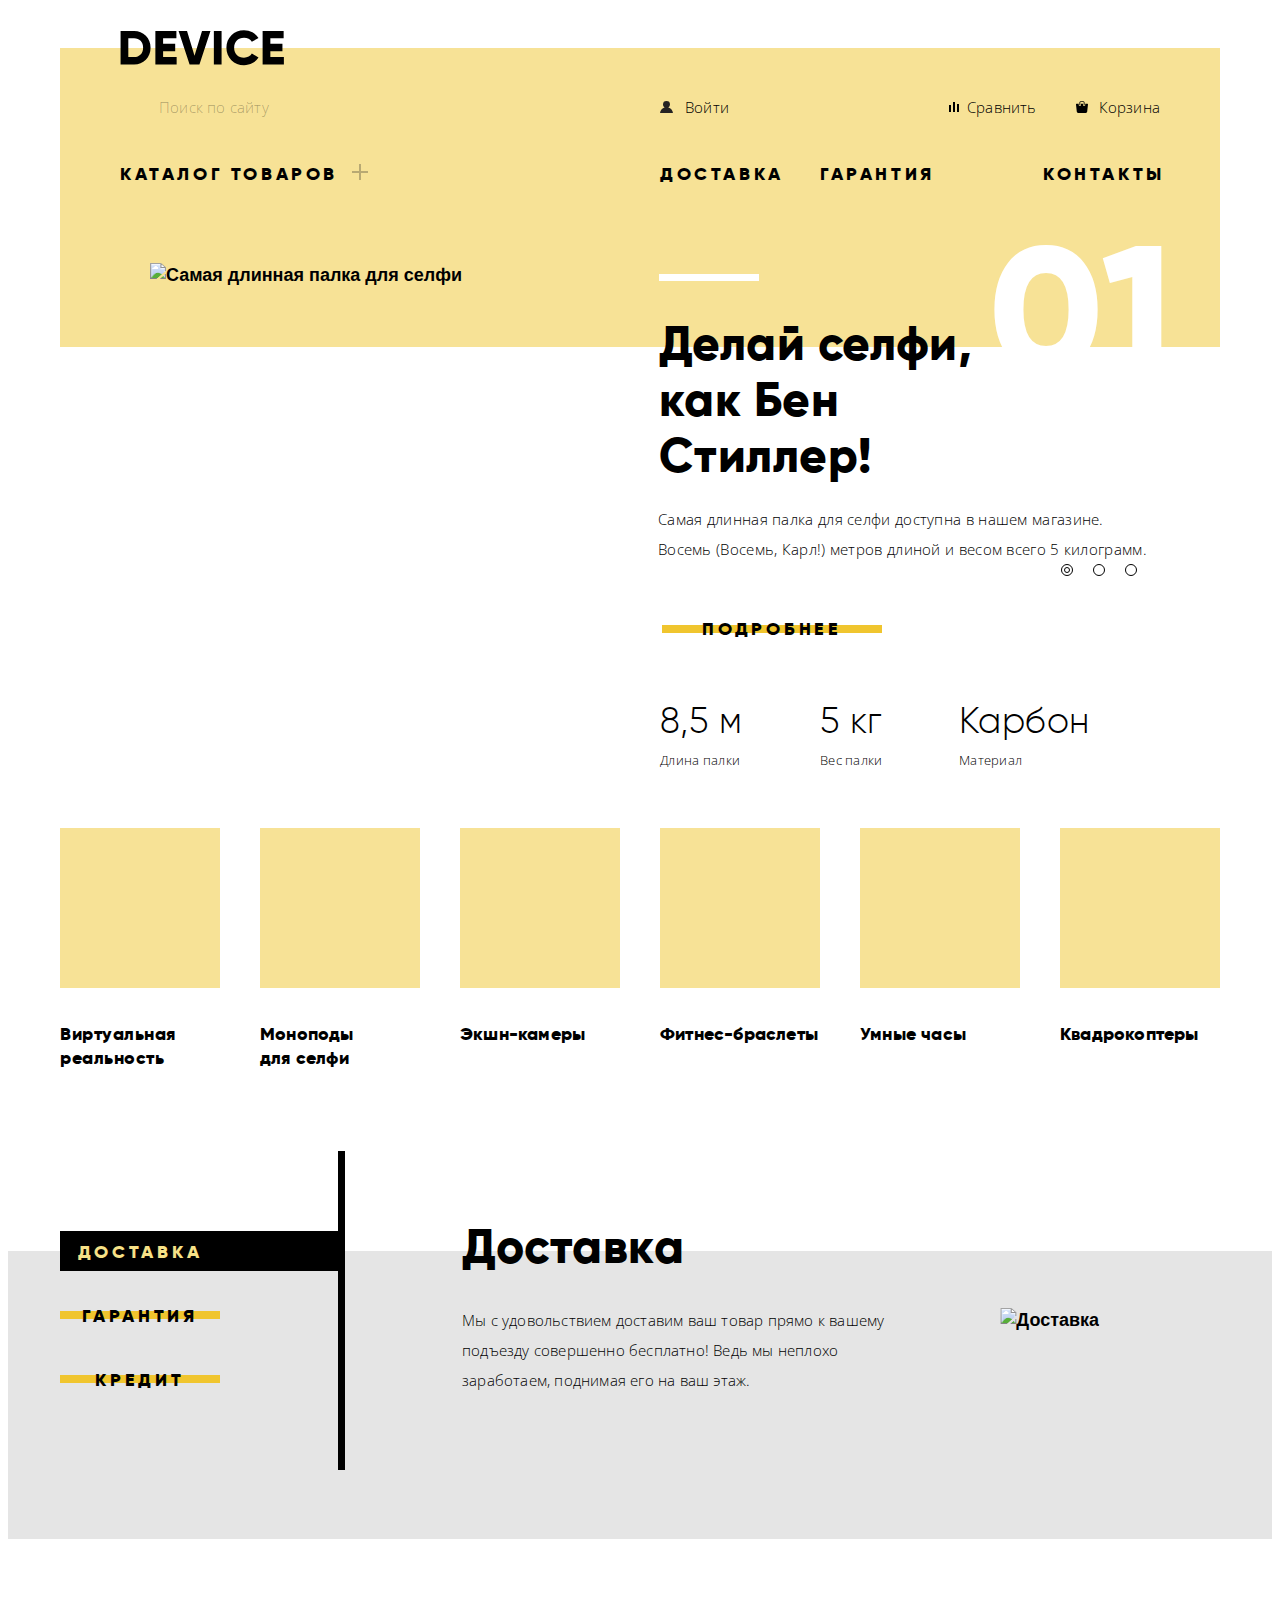
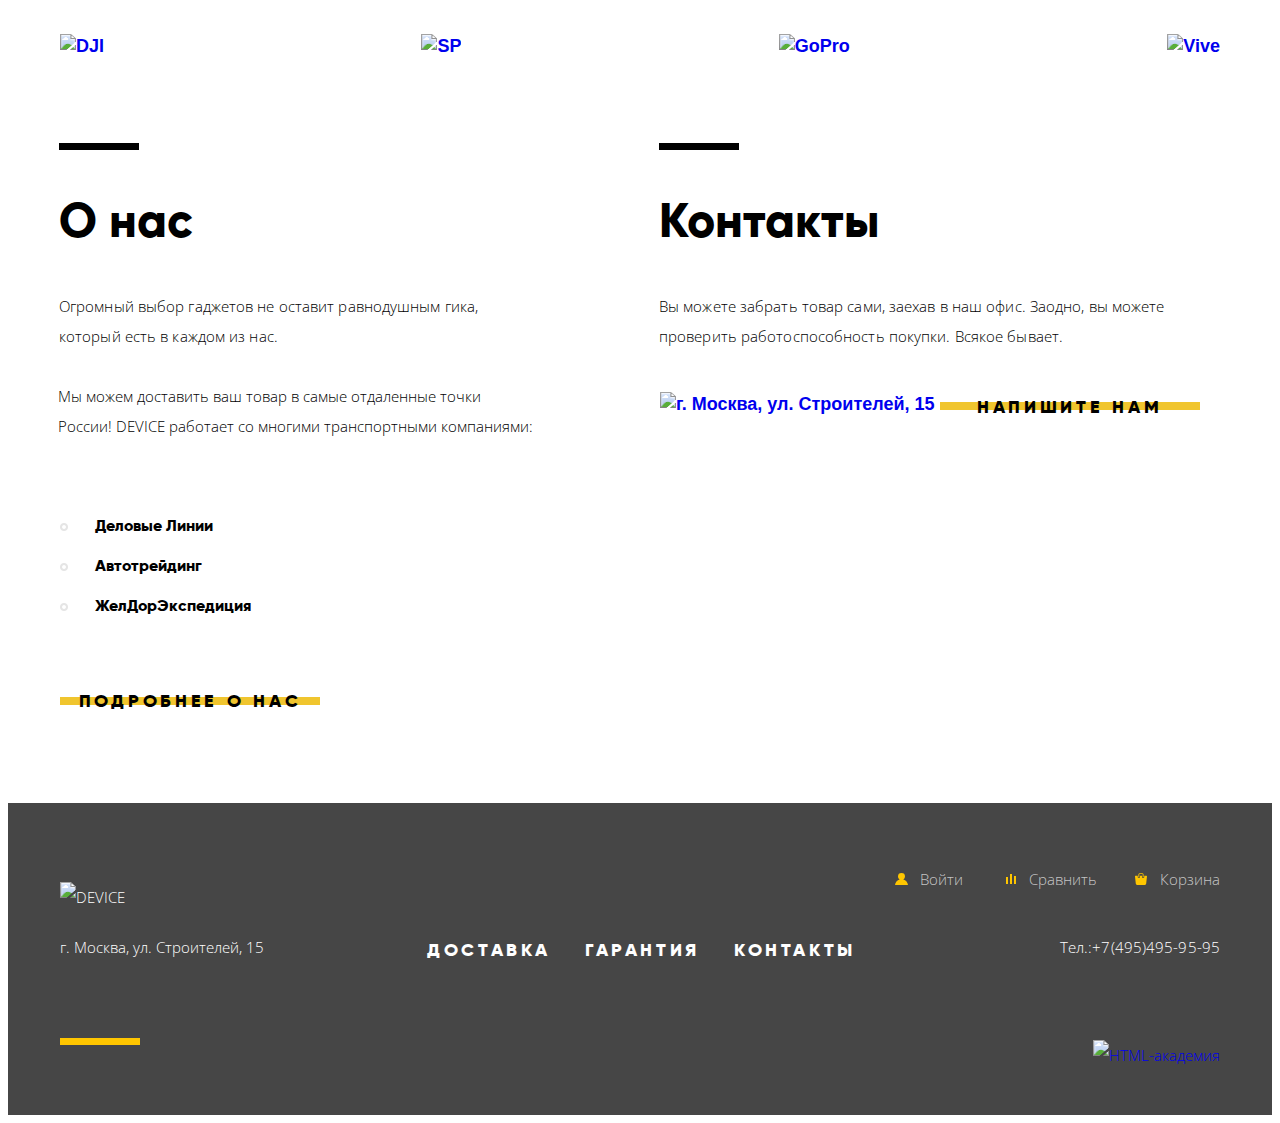
==== commit c4bc579c: "Исправление ошибок после проверки на валидность, префиксы" ====
--- a/index.html
+++ b/index.html
@@ -2,15 +2,15 @@
 <html lang="ru">
 
 <head>
-	<meta charset="utf-8">
-	<title>HTML Academy: Девайс</title>
-	<link href="https://fonts.googleapis.com/css?family=Open+Sans:300,400&amp;subset=cyrillic" rel="stylesheet">
-	<link href="css/normalize.css" rel="stylesheet">
-	<link href="css/main.css" rel="stylesheet">
+  <meta charset="utf-8">
+  <title>HTML Academy: Девайс</title>
+  <link href="https://fonts.googleapis.com/css?family=Open+Sans:300,400&amp;subset=cyrillic" rel="stylesheet">
+  <link href="css/normalize.css" rel="stylesheet">
+  <link href="css/main.css" rel="stylesheet">
 </head>
 
 <body>
-	<header class="header header--main-page container">
+  <header class="header header--main-page container">
     <div class="wrapper">
       <h1 class="visually-hidden">Магазин гаджетов DEVICE</h1>
       <a>
@@ -69,12 +69,13 @@
         </ul>
       </nav>
     </div>
-	</header>
-
-	<main>
-		<section class="slider container">
+  </header>
+
+  <main>
+    <section class="slider container">
+      <h2 class="visually-hidden">Слайдер с товарами</h2>
       <div class="wrapper wrapper--slide">
-        <div class="slide slide-1 visually-hidden">
+        <div class="slide slide-1">
           <img class="slide__img" alt="Самая длинная палка для селфи" src="img/slider-1.png" width="384" height="486">
           <div class="slide__description">
             <b class="slide__slogan">Делай селфи, как Бен Стиллер!</b>
@@ -116,7 +117,7 @@
       </div>
 
       <div class="wrapper wrapper--slide">
-        <div class="slide slide-3 visually-hiden">
+        <div class="slide slide-3 visually-hidden">
           <img class="slide__img" src="img/slider-3.png" alt="Квадрокоптер" width="526" height="334">
           <div class="slide__description">
             <b class="slide__slogan">Порхает как бабочка, жалит как пчела!</b>
@@ -124,8 +125,8 @@
             <a class="button slide__button" href="#">Подробнее</a>
             <table class="slide__table">
               <tr class="table__row">
-              <td>800 м</td>
-              <td class="table__cell">50 м</td>
+                <td>800 м</td>
+                <td class="table__cell">50 м</td>
               </tr>
               <tr class="table__row">
                 <th>Дальность полета</th>
@@ -140,53 +141,53 @@
         <button class="slider__button slider__button-2" type="button"></button>
         <button class="slider__button slider__button-3" type="button"></button>
       </div>
-		</section>
-
-		<section class="main-catalog container">
-			<h2 class="visually-hidden">Каталог товаров</h2>
-			<ul class="main-catalog__list">
-				<li class="main-catalog__item">
-					<a class= "main-catalog__link" href="#">
-						<div class="main-catalog__img main-catalog__img--1"></div>
-						<span class="main-catalog__title main-catalog__title--vr"> Виртуальная реальность</span>
-					</a>
-				</li>
-				<li class="main-catalog__item">
-					<a class="main-catalog__link" href="#">
-						<div class="main-catalog__img main-catalog__img--2"></div>
-						<span class="main-catalog__title main-catalog__title--mono">Моноподы для селфи</span>
-					</a>
-				</li>
-				<li class="main-catalog__item">
-					<a class="main-catalog__link" href="#">
-						<div class="main-catalog__img main-catalog__img--3"></div>
-						<span class="main-catalog__title">Экшн-камеры</span>
-					</a>
-				</li>
-				<li class="main-catalog__item">
-					<a class="main-catalog__link" href="#">
-						<div class="main-catalog__img main-catalog__img--4"></div>
-						<span class="main-catalog__title">Фитнес-браслеты</span>
-					</a>
-				</li>
-				<li class="main-catalog__item">
-					<a class="main-catalog__link" href="#">
-						<div class="main-catalog__img main-catalog__img--5"></div>
-						<span class="main-catalog__title">Умные часы</span>
-					</a>
-				</li>
-				<li class="main-catalog__item">
-					<a class="main-catalog__link" href="#">
-						<div class="main-catalog__img main-catalog__img--6"></div>
-						<span class="main-catalog__title">Квадрокоптеры</span>
-					</a>
-				</li>
-			</ul>
-		</section>
-
-		<section class="services">
-			<div class="container">
-			  <div class="container--services">
+    </section>
+
+    <section class="main-catalog container">
+      <h2 class="visually-hidden">Каталог товаров</h2>
+      <ul class="main-catalog__list">
+        <li class="main-catalog__item">
+          <a class="main-catalog__link" href="#">
+            <div class="main-catalog__img main-catalog__img--1"></div>
+            <span class="main-catalog__title main-catalog__title--vr"> Виртуальная реальность</span>
+          </a>
+        </li>
+        <li class="main-catalog__item">
+          <a class="main-catalog__link" href="#">
+            <div class="main-catalog__img main-catalog__img--2"></div>
+            <span class="main-catalog__title main-catalog__title--mono">Моноподы для селфи</span>
+          </a>
+        </li>
+        <li class="main-catalog__item">
+          <a class="main-catalog__link" href="#">
+            <div class="main-catalog__img main-catalog__img--3"></div>
+            <span class="main-catalog__title">Экшн-камеры</span>
+          </a>
+        </li>
+        <li class="main-catalog__item">
+          <a class="main-catalog__link" href="#">
+            <div class="main-catalog__img main-catalog__img--4"></div>
+            <span class="main-catalog__title">Фитнес-браслеты</span>
+          </a>
+        </li>
+        <li class="main-catalog__item">
+          <a class="main-catalog__link" href="#">
+            <div class="main-catalog__img main-catalog__img--5"></div>
+            <span class="main-catalog__title">Умные часы</span>
+          </a>
+        </li>
+        <li class="main-catalog__item">
+          <a class="main-catalog__link" href="#">
+            <div class="main-catalog__img main-catalog__img--6"></div>
+            <span class="main-catalog__title">Квадрокоптеры</span>
+          </a>
+        </li>
+      </ul>
+    </section>
+
+    <section class="services">
+      <div class="container">
+        <div class="container--services">
           <div class="wrapper wrapper--services">
             <h2 class="visually-hidden">Услуги</h2>
             <ul class="services__list">
@@ -230,46 +231,46 @@
                 </div>
               </div>
             </div>
-          </div>				
-			  </div>
-      </div>
-		</section>
-
-		<section class="logotypes container">
-		<h2 class="visually-hidden">Логотипы</h2>
-			<ul class="logotypes__list">
-				<li class="logotypes__item">
-					<a class="logotypes__link" href="#">
-						<img class="logotypes__img" src="img/logotypes-1.jpg" alt="DJI" width="260" height="100">
-						<img class="logotypes__img--hover" src="img/logotypes-1-hover.jpg" alt="DJI" width="260" height="100">
-					</a>
-				</li>
-				<li class="logotypes__item">
-					<a class="logotypes__link" href="#">
-						<img class="logotypes__img" src="img/logotypes-2.jpg" alt="SP" width="260" height="100">
-						<img class="logotypes__img--hover" src="img/logotypes-2-hover.jpg" alt="SP" width="260" height="100">
-					</a>
-				</li>
-				<li class="logotypes__item">
-					<a class="logotypes__link" href="#">
-						<img class="logotypes__img" src="img/logotypes-3.jpg" alt="GoPro" width="260" height="100">
-						<img class="logotypes__img--hover" src="img/logotypes-3-hover.jpg" alt="GoPro" width="260" height="100">
-					</a>
-				</li>
-				<li class="logotypes__item">
-					<a class="logotypes__link" href="#">
-						<img class="logotypes__img" src="img/logotypes-4.jpg" alt="Vive" width="260" height="100">
-						<img class="logotypes__img--hover" src="img/logotypes-4-hover.jpg" alt="Vive" width="260" height="100">
-					</a>
-				</li>
-			</ul>
-		</section>
-    
+          </div>
+        </div>
+      </div>
+    </section>
+
+    <section class="logotypes container">
+      <h2 class="visually-hidden">Логотипы</h2>
+      <ul class="logotypes__list">
+        <li class="logotypes__item">
+          <a class="logotypes__link" href="#">
+            <img class="logotypes__img" src="img/logotypes-1.jpg" alt="DJI" width="260" height="100">
+            <img class="logotypes__img--hover" src="img/logotypes-1-hover.jpg" alt="DJI" width="260" height="100">
+          </a>
+        </li>
+        <li class="logotypes__item">
+          <a class="logotypes__link" href="#">
+            <img class="logotypes__img" src="img/logotypes-2.jpg" alt="SP" width="260" height="100">
+            <img class="logotypes__img--hover" src="img/logotypes-2-hover.jpg" alt="SP" width="260" height="100">
+          </a>
+        </li>
+        <li class="logotypes__item">
+          <a class="logotypes__link" href="#">
+            <img class="logotypes__img" src="img/logotypes-3.jpg" alt="GoPro" width="260" height="100">
+            <img class="logotypes__img--hover" src="img/logotypes-3-hover.jpg" alt="GoPro" width="260" height="100">
+          </a>
+        </li>
+        <li class="logotypes__item">
+          <a class="logotypes__link" href="#">
+            <img class="logotypes__img" src="img/logotypes-4.jpg" alt="Vive" width="260" height="100">
+            <img class="logotypes__img--hover" src="img/logotypes-4-hover.jpg" alt="Vive" width="260" height="100">
+          </a>
+        </li>
+      </ul>
+    </section>
+
     <div class="columns container">
       <section class="info">
         <h2 class="info__title">О нас</h2>
-          <p class="info__description">Огромный выбор гаджетов не оставит равнодушным гика, который есть в каждом из нас.</p>
-          <p class="info__description">Мы можем доставить ваш товар в самые отдаленные точки России! DEVICE работает со многими транспортными компаниями:</p>
+        <p class="info__description">Огромный выбор гаджетов не оставит равнодушным гика, который есть в каждом из нас.</p>
+        <p class="info__description">Мы можем доставить ваш товар в самые отдаленные точки России! DEVICE работает со многими транспортными компаниями:</p>
         <ul class="info__transport">
           <li class="info__item">
             <a class="info__link" href="#">Деловые Линии</a>
@@ -290,46 +291,40 @@
         <a href="#">
           <img class="contacts__map" src="img/contacts-map.jpg" alt="г. Москва, ул. Строителей, 15" width="560" height="222">
         </a>
-        <button class="button contacts__button" href="#">Напишите нам</button>
+        <button class="button contacts__button">Напишите нам</button>
       </section>
     </div>
-	</main>
-
-	<section class="modal modal--feedback visually-hidden">
-		<h3 class="visually-hidden">Форма связи с магазином</h3>
-		<form class="feedback" action="https://echo.htmlacademy.ru" method="post" >
-			<ul class="feedback__list">
-				<li class="feedback__item feedback__item--name">
-					<label class="feedback__label" for="user-name">
-					  Ваше имя:
-				  </label>
-				  <input class="feedback__input feedback__input--name" type="text" name="name" id="user-name" placeholder="Имя Фамилия">
-				</li>
-				<li class="feedback__item feedback__item--e-mail">
-					<label class="feedback__label" for="uder-email">
-					  Ваш e-mail:
-				  </label>
-					<input class="feedback__input feedback__input--e-mail" type="email" name="e-mail" id="user-email" placeholder="email@example.com">
-				</li>
-				<li class="feedback__item feedback__item--message">
-					<label class="feedback__label" for="message">
-					  Текст письма:
-				  </label>
-				  <textarea class="feedback__input feedback__input--message" id="message" placeholder="В свободной форме"></textarea>
-				</li>
-			</ul>
-			<button class="button modal__button" type="submit">Отправить</button>
-		</form>
-		<button class="close__button" type="button"></button>
-	</section>
-
-	<section class="modal modal--map visually-hidden">
-		<h3 class="visually-hidden">Адрес магазина на карте</h3>
-		<img src="img/modal-map-big.jpg" alt="г. Москва, ул. Строителей, 15" width="960" height="559">
-		<button class="close__button" type="button"></button>
-	</section>
-
-	<footer class="footer">
+  </main>
+
+  <section class="modal modal--feedback visually-hidden">
+    <h3 class="visually-hidden">Форма связи с магазином</h3>
+    <form class="feedback" action="https://echo.htmlacademy.ru" method="post">
+      <ul class="feedback__list">
+        <li class="feedback__item feedback__item--name">
+          <label class="feedback__label" for="user-name">Ваше имя:</label>
+          <input class="feedback__input feedback__input--name" type="text" name="name" id="user-name" placeholder="Имя Фамилия">
+        </li>
+        <li class="feedback__item feedback__item--e-mail">
+          <label class="feedback__label" for="user-email">Ваш e-mail:</label>
+          <input class="feedback__input feedback__input--e-mail" type="email" name="e-mail" id="user-email" placeholder="email@example.com">
+        </li>
+        <li class="feedback__item feedback__item--message">
+          <label class="feedback__label" for="message">Текст письма:</label>
+          <textarea class="feedback__input feedback__input--message" id="message" placeholder="В свободной форме"></textarea>
+        </li>
+      </ul>
+      <button class="button modal__button" type="submit">Отправить</button>
+    </form>
+    <button class="close__button" type="button"></button>
+  </section>
+
+  <section class="modal modal--map visually-hidden">
+    <h3 class="visually-hidden">Адрес магазина на карте</h3>
+    <img src="img/modal-map-big.jpg" alt="г. Москва, ул. Строителей, 15" width="960" height="559">
+    <button class="close__button" type="button"></button>
+  </section>
+
+  <footer class="footer">
     <div class="container">
       <div class="footer__top">
         <a class="footer__logo">
@@ -370,12 +365,12 @@
             <a class="social__button social__button--twitter" href="#" aria-label="Присоединяйтесь к нам в Твиттере!">Twitter</a>
           </li>
         </ul>
-        <a class="footer__copyright" href="https://htmlacademy.ru/" aria-label="Сайт разработан HTML-академией">
+        <a class="footer__copyright" href="https://htmlacademy.ru/intensive/htmlcss" aria-label="Сайт разработан HTML-академией">
           <img src="img/footer-copyright-html.svg" alt="HTML-академия" width="27" height="35">
         </a>
       </div>
     </div>
-	</footer>
+  </footer>
 </body>
 
 </html>
--- a/css/main.css
+++ b/css/main.css
@@ -1,27 +1,28 @@
 @font-face {
-    font-family: "Gilroy";
-    src: local("Gilroy Light"), local("Gilroy-Light"), url("fonts/Gilroy/Gilroylight.woff2") format("woff2"), url("fonts/Gilroy/Gilroylight.woff") format("woff"), url("fonts/Gilroy/Gilroylight.ttf") format("truetype");
-    font-weight: 300;
-    font-style: normal;
-}
+  font-family: "Gilroy";
+  src: local("Gilroy Light"), local("Gilroy-Light"), url("fonts/Gilroy/Gilroylight.woff2") format("woff2"), url("fonts/Gilroy/Gilroylight.woff") format("woff"), url("fonts/Gilroy/Gilroylight.ttf") format("truetype");
+  font-weight: 300;
+  font-style: normal;
+}
+
 @font-face {
-    font-family: "Gilroy";
-    src: local("Gilroy ExtraBold"), local("Gilroy-ExtraBold"), url("fonts/Gilroy/Gilroyextrabold.woff2") format("woff2"), url("fonts/Gilroy/Gilroyextrabold.woff") format("woff"), url("fonts/Gilroy/Gilroyextrabold.ttf") format("truetype");
-    font-weight: 800;
-    font-style: normal;
+  font-family: "Gilroy";
+  src: local("Gilroy ExtraBold"), local("Gilroy-ExtraBold"), url("fonts/Gilroy/Gilroyextrabold.woff2") format("woff2"), url("fonts/Gilroy/Gilroyextrabold.woff") format("woff"), url("fonts/Gilroy/Gilroyextrabold.ttf") format("truetype");
+  font-weight: 800;
+  font-style: normal;
 }
 
 body {
   min-width: 1200px;
   padding-top: 40px;
-	font-family: "Gilroy ExtraBold", "Arial", sans-serif;
+  font-family: "Gilroy ExtraBold", "Arial", sans-serif;
   font-weight: 800;
-	font-size: 18px;
-	line-height: 24px;
-	text-align: left;
-	
-	color: rgba(0, 0, 0, 1);
-	background-color: rgba(255, 255, 255, 1);
+  font-size: 18px;
+  line-height: 24px;
+  text-align: left;
+
+  color: rgba(0, 0, 0, 1);
+  background-color: rgba(255, 255, 255, 1);
 }
 
 .visually-hidden:not(:focus):not(:active),
@@ -37,13 +38,15 @@
 
   white-space: nowrap;
 
-  clip-path: inset(100%);
+  -webkit-clip-path: inset(100%);
+
+          clip-path: inset(100%);
   clip: rect(0 0 0 0);
   overflow: hidden;
 }
 
 .big-container {
-	width: 100%;
+  width: 100%;
 }
 
 .container {
@@ -59,13 +62,13 @@
 }
 
 a {
-	text-decoration: none;
+  text-decoration: none;
 }
 
 .header {
   height: 186px;
-	color: rgba(0, 0, 0, 1);
-	background-color: rgba(247, 226, 150, 1);
+  color: rgba(0, 0, 0, 1);
+  background-color: rgba(247, 226, 150, 1);
 }
 
 .header--main-page {
@@ -76,46 +79,76 @@
   position: absolute;
   left: 0;
   bottom: 100%;
-  transform: translate(0, 50%);
+  -webkit-transform: translate(0, 50%);
+      -ms-transform: translate(0, 50%);
+          transform: translate(0, 50%);
   height: 36px;
-	cursor: pointer;
+  cursor: pointer;
 }
 
 .header__logo:hover,
 .header__logo:focus {
-	filter: opacity(0.7);
+  -webkit-filter: opacity(0.7);
+          filter: opacity(0.7);
 }
 
 .header__logo:active {
-	filter: opacity(0.3);
+  -webkit-filter: opacity(0.3);
+          filter: opacity(0.3);
 }
 
 .search__form {
-	display: flex;
-	width: 441px;
+  display: -webkit-box;
+  display: -ms-flexbox;
+  display: flex;
+  width: 441px;
   margin-right: 99px;
 }
 
 .search__input {
-	width: 356px;
-	height: 50px;
-	line-height: 50px;
-	padding-left:39px;
-  
+  width: 356px;
+  height: 50px;
+  line-height: 50px;
+  padding-left: 39px;
+
   font-family: "Open Sans", "Arial", sans-serif;
   font-weight: 300;
   font-size: 15px;
   letter-spacing: 0.2px;
-	
-	color: rgba(0, 0, 0, 1);
-	border: none;
-	background-color: rgba(247, 226, 150, 1);
-	background: url("../img/header-search.svg") no-repeat 4px 50%;
-	background-size: 16px 16px;	
+
+  color: rgba(0, 0, 0, 1);
+  border: none;
+  background-color: rgba(247, 226, 150, 1);
+  background: url("../img/header-search.svg") no-repeat 4px 50%;
+  background-size: 16px 16px;
 }
 
 .search__input::-webkit-search-cancel-button {
-	-webkit-appearance: none; 
+  -webkit-appearance: none;
+}
+
+.search__input::-webkit-input-placeholder {
+  font-family: "Open Sans", "Arial", sans-serif;
+  font-weight: 300;
+  font-size: 15px;
+  letter-spacing: 0.2px;
+  color: rgba(0, 0, 0, 0.3);
+}
+
+.search__input:-ms-input-placeholder {
+  font-family: "Open Sans", "Arial", sans-serif;
+  font-weight: 300;
+  font-size: 15px;
+  letter-spacing: 0.2px;
+  color: rgba(0, 0, 0, 0.3);
+}
+
+.search__input::-ms-input-placeholder {
+  font-family: "Open Sans", "Arial", sans-serif;
+  font-weight: 300;
+  font-size: 15px;
+  letter-spacing: 0.2px;
+  color: rgba(0, 0, 0, 0.3);
 }
 
 .search__input::placeholder {
@@ -123,58 +156,75 @@
   font-weight: 300;
   font-size: 15px;
   letter-spacing: 0.2px;
-	color: rgba(0, 0, 0, 0.3);
+  color: rgba(0, 0, 0, 0.3);
+}
+
+.search__input:hover::-webkit-input-placeholder {
+  color: rgba(0, 0, 0, 0.6);
+}
+
+.search__input:hover:-ms-input-placeholder {
+  color: rgba(0, 0, 0, 0.6);
+}
+
+.search__input:hover::-ms-input-placeholder {
+  color: rgba(0, 0, 0, 0.6);
 }
 
 .search__input:hover::placeholder {
-	color: rgba(0, 0, 0, 0.6);
+  color: rgba(0, 0, 0, 0.6);
 }
 
 .search__input:focus {
-	border-bottom: 2px solid rgba(0, 0, 0, 1);
+  border-bottom: 2px solid rgba(0, 0, 0, 1);
 }
 
 .search__input:focus + .search__button {
-	visibility: visible;
-}
-
-.search__button {	
+  visibility: visible;
+}
+
+.search__button {
   visibility: hidden;
-	width: 85px;
-	height: 50px;
+  width: 85px;
+  height: 50px;
   font-size: 15px;
-	line-height: 30px;
-	border: 2px solid rgba(0, 0, 0, 1);
-	background-color: rgba(247, 226, 150, 1);
+  line-height: 30px;
+  border: 2px solid rgba(0, 0, 0, 1);
+  background-color: rgba(247, 226, 150, 1);
   cursor: pointer;
 }
 
 .search__button:hover,
 .search__button:focus {
-	color: rgba(255, 255, 255, 1);
-	background-color: rgba(0, 0, 0, 1);
+  color: rgba(255, 255, 255, 1);
+  background-color: rgba(0, 0, 0, 1);
 }
 
 .search__button:active {
-	color: rgba(255, 255, 255, 0.3);
-	background-color: rgba(0, 0, 0, 1);
+  color: rgba(255, 255, 255, 0.3);
+  background-color: rgba(0, 0, 0, 1);
 }
 
 .header__user-navigation {
+  display: -webkit-box;
+  display: -ms-flexbox;
   display: flex;
   margin-bottom: 30px;
   padding-top: 34px;
   padding-left: 0;
-	list-style: none;
-	font-family: "Open Sans", "Arial", sans-serif;
-	font-weight: 300;
-	font-size: 0;
-	letter-spacing: 0.2px;
+  list-style: none;
+  font-family: "Open Sans", "Arial", sans-serif;
+  font-weight: 300;
+  font-size: 0;
+  letter-spacing: 0.2px;
 }
 
 .user-navigation__item--header-account {
-  display: flex;
-  flex-wrap: wrap;
+  display: -webkit-box;
+  display: -ms-flexbox;
+  display: flex;
+  -ms-flex-wrap: wrap;
+      flex-wrap: wrap;
   width: 280px;
 }
 
@@ -182,32 +232,36 @@
   padding-left: 25px;
 }
 
+.user-navigation__item--header:last-child {
+  margin-left: auto;
+}
+
 .user-navigation__link--header {
-	line-height: 50px;
+  line-height: 50px;
   font-size: 15px;
-	color: rgba(0, 0, 0, 1);
+  color: rgba(0, 0, 0, 1);
   opacity: 1;
 }
 
 .user-navigation__link--header:hover,
 .user-navigation__link--header:focus {
-	color: rgba(0, 0, 0, 0.6);
+  color: rgba(0, 0, 0, 0.6);
   opacity: 0.6;
 }
 
 .user-navigation__link--header:active {
-	color: rgba(0, 0, 0, 0.3);
+  color: rgba(0, 0, 0, 0.3);
   opacity: 0.3;
 }
 
 .user-navigation__link--header-name,
 .user-navigation__link--header-enter {
-	background: url("../img/header-user-nav-user.svg") no-repeat 0 50%;
+  background: url("../img/header-user-nav-user.svg") no-repeat 0 50%;
 }
 
 .user-navigation__link--header-exit {
   margin-left: 20px;
-	color: rgba(0, 0, 0, 0.3);
+  color: rgba(0, 0, 0, 0.3);
 }
 
 .user-navigation__link--header-compare {
@@ -216,22 +270,24 @@
   background: url("../img/header-user-nav-compare.svg") no-repeat 10% 50%;
 }
 
-.user-navigation__item--header-basket {
+.user-navigation__link--header-basket {
   margin-left: auto;
   padding-left: 23px;
   background: url("../img/header-user-nav-basket.svg") no-repeat 0 50%;
 }
 
 .main-menu__list {
+  display: -webkit-box;
+  display: -ms-flexbox;
   display: flex;
   padding: 0;
-	list-style: none;
-	font-family: "Gilroy", "Arial", sans-serif;
+  list-style: none;
+  font-family: "Gilroy", "Arial", sans-serif;
   font-weight: 800;
-	font-size: 18px;
-	line-height: 24px;
-	letter-spacing: 3.6px;
-	text-transform:uppercase;
+  font-size: 18px;
+  line-height: 24px;
+  letter-spacing: 3.6px;
+  text-transform: uppercase;
 }
 
 .main-menu__item--delivery,
@@ -240,35 +296,36 @@
 }
 
 .main-menu__item--contacts {
-	width: 117px;
+  width: 117px;
 }
 
 .main-menu__item:last-child {
-	margin-left: auto;
+  margin-left: auto;
 }
 
 .main-menu__link {
-	color: rgba(0, 0, 0, 1);
+  color: rgba(0, 0, 0, 1);
 }
 
 .main-menu__link:hover,
 .main-menu__link:focus {
-	color: rgba(0, 0, 0, 0.6);
-  filter: opacity(0.6);
+  color: rgba(0, 0, 0, 0.6);
+  -webkit-filter: opacity(0.6);
+          filter: opacity(0.6);
 }
 
 .main-menu__link:active {
-	color: rgba(0, 0, 0, 0.3);
+  color: rgba(0, 0, 0, 0.3);
 }
 
 .main-menu__item--catalog {
-	width: 250px;
+  width: 250px;
   margin-right: 290px;
   background: url("../img/main-menu-catalog-plus.svg") no-repeat 99% 2px;
 }
 
 .main-menu__item--catalog:hover .wrapper--menu-catalog {
-	display: block;
+  display: block;
 }
 
 .wrapper--menu-catalog {
@@ -279,26 +336,32 @@
   padding-top: 19px;
   margin-left: -60px;
   margin-right: 0;
-	padding-left: 60px;	
+  padding-left: 60px;
   background-color: rgba(247, 226, 150, 1);
   z-index: 9;
 }
 
 .main-menu__catalog {
-	display: flex;
-  flex-direction: row;
-  flex-wrap: wrap;
+  display: -webkit-box;
+  display: -ms-flexbox;
+  display: flex;
+  -webkit-box-orient: horizontal;
+  -webkit-box-direction: normal;
+      -ms-flex-direction: row;
+          flex-direction: row;
+  -ms-flex-wrap: wrap;
+      flex-wrap: wrap;
   min-width: 400px;
   height: 120px;
   padding-left: 0;
   list-style: none;
-	
-	font-family: "Open Sans", "Arial", sans-serif;
+
+  font-family: "Open Sans", "Arial", sans-serif;
   font-weight: 300;
-	font-size: 15px;
-	line-height: 36px;
-	letter-spacing: 0.2px;
-	text-transform: none;
+  font-size: 15px;
+  line-height: 36px;
+  letter-spacing: 0.2px;
+  text-transform: none;
 }
 
 .main-menu__catalog .catalog__item {
@@ -307,11 +370,11 @@
 }
 
 .main-menu__catalog .catalog__item:nth-child(1) {
-	width: 200px;
+  width: 200px;
 }
 
 .main-menu__catalog .catalog__item:nth-child(2) {
-	width: 160px;
+  width: 160px;
 }
 
 .main-menu__catalog .catalog__item:nth-child(3) {
@@ -319,21 +382,26 @@
 }
 
 .catalog__item {
-  display: flex;
-  flex-direction: column;
+  display: -webkit-box;
+  display: -ms-flexbox;
+  display: flex;
+  -webkit-box-orient: vertical;
+  -webkit-box-direction: normal;
+      -ms-flex-direction: column;
+          flex-direction: column;
 }
 
 .catalog__link {
-	color: rgba(0, 0, 0, 1);
+  color: rgba(0, 0, 0, 1);
 }
 
 .catalog__link:hover,
 .catalog__link:focus {
-	color: rgba(0, 0, 0, 0.6);
+  color: rgba(0, 0, 0, 0.6);
 }
 
 .catalog__link:active {
-	color: rgba(0, 0, 0, 0.3);
+  color: rgba(0, 0, 0, 0.3);
 }
 
 .slider {
@@ -343,14 +411,18 @@
 }
 
 .wrapper--slide {
-	width: 1160px;
+  width: 1160px;
   margin: 0;
 }
 
 .slide {
-  display: flex;
-  align-items: center;
-  position:absolute;
+  display: -webkit-box;
+  display: -ms-flexbox;
+  display: flex;
+  -webkit-box-align: center;
+      -ms-flex-align: center;
+          align-items: center;
+  position: absolute;
   top: -110px;
   left: 0;
   width: 1160px;
@@ -371,7 +443,7 @@
 }
 
 .slide-2 .slide__img {
-	margin-top: 11px;
+  margin-top: 11px;
   margin-right: 20px;
 }
 
@@ -390,8 +462,9 @@
 }
 
 .slide__description {
-  align-self: flex-start;
-	width: 510px;
+  -ms-flex-item-align: start;
+      align-self: flex-start;
+  width: 510px;
   margin-top: -1px;
   margin-left: auto;
   margin-right: 52px;
@@ -403,12 +476,12 @@
   z-index: 2;
   margin-top: 80px;
   margin-left: 1px;
-	font-family: "Gilroy", "Arial", sans-serif;
+  font-family: "Gilroy", "Arial", sans-serif;
   font-weight: 800;
-	font-size: 47.5px;
-	text-align: left;
-	line-height: 56px;
-	letter-spacing: 0.45px;
+  font-size: 47.5px;
+  text-align: left;
+  line-height: 56px;
+  letter-spacing: 0.45px;
 }
 
 .slide__slogan:before {
@@ -422,9 +495,9 @@
 }
 
 .slide__slogan:after {
-	content: "";
+  content: "";
   position: absolute;
-  z-index: 1;
+  z-index: -1;
   top: -94px;
   left: 330px;
   font-family: "Gilroy", "Arial", sans-serif;
@@ -438,34 +511,37 @@
 
 .slide-1 .slide__slogan:after {
   content: "01";
+  z-index: -1;
 }
 
 .slide-2 .slide__slogan:after {
   content: "02";
   left: 305px;
+  z-index: -1;
 }
 
 .slide-3 .slide__slogan:after {
   content: "03";
   left: 303px;
+  z-index: -1;
 }
 
 .slide-1 .slide__slogan,
 .slide-2 .slide__slogan {
-	width: 400px;
-}
-
-.slide__comment {	
+  width: 400px;
+}
+
+.slide__comment {
   display: block;
   width: 480px;
   margin-top: 20px;
   margin-bottom: 45px;
-	font-family: "Open Sans", "Arial", sans-serif;
+  font-family: "Open Sans", "Arial", sans-serif;
   font-weight: 300;
-	font-size: 15px;
-	text-align: left;
-	line-height: 30px;
-	letter-spacing: 0.3px;
+  font-size: 15px;
+  text-align: left;
+  line-height: 30px;
+  letter-spacing: 0.3px;
 }
 
 .slide-1 .slide__comment {
@@ -473,38 +549,43 @@
 }
 
 .slide-2 .slide__comment {
-	width: 450px;
+  width: 450px;
 }
 
 .slide__button {
-	margin-left: 4px;
+  margin-left: 4px;
   margin-bottom: 50px;
 }
 
 .button {
-	display: inline-block;
-	width: 220px;
-	height: 40px;
-	
-	font-family: "Gilroy", "Arial", sans-serif;
+  display: inline-block;
+  width: 220px;
+  height: 40px;
+
+  font-family: "Gilroy", "Arial", sans-serif;
   font-weight: 800;
-	font-size: 18px;
-	text-transform: uppercase;
-	line-height: 40px;
-	letter-spacing: 3.7px;
-	text-align: center;
-	vertical-align: middle;
-	
-	color: rgba(0, 0, 0, 1);
-	background: linear-gradient(to bottom, transparent 40%, rgba(240, 197, 46, 1) 40%, rgba(240, 197, 46, 1) 60%, transparent 60%);
-	border:none;
+  font-size: 18px;
+  text-transform: uppercase;
+  line-height: 40px;
+  letter-spacing: 3.7px;
+  text-align: center;
+  vertical-align: middle;
+
+  color: rgba(0, 0, 0, 1);
+  background: -webkit-gradient(linear, left top, left bottom, color-stop(40%, transparent), color-stop(40%, rgba(240, 197, 46, 1)), color-stop(60%, rgba(240, 197, 46, 1)), color-stop(60%, transparent));
+  background: -webkit-linear-gradient(top, transparent 40%, rgba(240, 197, 46, 1) 40%, rgba(240, 197, 46, 1) 60%, transparent 60%);
+  background: -o-linear-gradient(top, transparent 40%, rgba(240, 197, 46, 1) 40%, rgba(240, 197, 46, 1) 60%, transparent 60%);
+  background: linear-gradient(to bottom, transparent 40%, rgba(240, 197, 46, 1) 40%, rgba(240, 197, 46, 1) 60%, transparent 60%);
+  border: none;
   cursor: pointer;
 }
 
 .button:hover,
 .button:focus {
-	transition: background 0.5s ease;
-	background: rgba(240, 197, 46, 1);
+  -webkit-transition: background 0.5s ease;
+  -o-transition: background 0.5s ease;
+  transition: background 0.5s ease;
+  background: rgba(240, 197, 46, 1);
 }
 
 .button:focus {
@@ -514,55 +595,64 @@
 }
 
 .button:active {
-	color: rgba(0, 0, 0, 0.3);
-	background: rgba(240, 197, 46, 1);
+  color: rgba(0, 0, 0, 0.3);
+  background: rgba(240, 197, 46, 1);
 }
 
 .slide__table {
   margin-left: 2px;
   margin-top: -2px;
-	border-collapse: collapse;
+  border-collapse: collapse;
 }
 
 .slide__table th {
   padding: 0;
-	font-family: "Open Sans", "Arial", sans-serif;
+  font-family: "Open Sans", "Arial", sans-serif;
   font-weight: 300;
-	font-size: 13px;
-	line-height: 30px;
-	letter-spacing: 0.3px;
-	text-align: left;
+  font-size: 13px;
+  line-height: 30px;
+  letter-spacing: 0.3px;
+  text-align: left;
   border: none;
 }
 
 .slide__table td {
   padding: 0;
-	font-family: "Gilroy", "Arial", sans-serif;
+  font-family: "Gilroy", "Arial", sans-serif;
   font-weight: 300;
-	font-size: 36px;
-	font-weight: 300;
-	line-height: 48px;
-	letter-spacing: 0.4px;
-	text-align: left;
+  font-size: 36px;
+  font-weight: 300;
+  line-height: 48px;
+  letter-spacing: 0.4px;
+  text-align: left;
   border: none;
 }
 
 .slider__buttons {
   display: inline-block;
   position: absolute;
-  right: 64px;
-  bottom: 178px;
+  min-width: 60px;
+  right: 83px;
+  bottom: 170px;
+  font-size: 0;
   z-index: 9;
 }
 
 .slider__button {
   position: relative;
+  -webkit-box-sizing: border-box;
+          box-sizing: border-box;
   width: 12px;
   height: 12px;
-  margin-right: 15px; 
+  margin-right: 20px;
+  padding: 0;
   border: 1px solid rgba(0, 0, 0, 1);
   border-radius: 50%;
   background: rgba(255, 255, 255, 1);
+}
+
+.slider__button:last-child {
+  margin-right: 0;
 }
 
 .slider__button:active:before,
@@ -571,49 +661,55 @@
   position: absolute;
   top: 50%;
   left: 50%;
-  transform: translate(-50%, -50%);
-
-  width: 3px;
-  height: 3px;
+  -webkit-transform: translate(-50%, -50%);
+      -ms-transform: translate(-50%, -50%);
+          transform: translate(-50%, -50%);
+
+  width: 4px;
+  height: 4px;
   border: 1px solid rgba(0, 0, 0, 1);
   border-radius: 50%;
   background: rgba(255, 255, 255, 1);
 }
 
 .table__cell {
-	width: 139px;
+  width: 139px;
 }
 
 .table__row th:nth-child(1),
-.table__row td:nth-child(3){
+.table__row td:nth-child(3) {
   width: 160px;
 }
 
 .main-catalog {
-	margin-bottom: 181px;
+  margin-bottom: 181px;
 }
 
 .main-catalog__list {
-  display: flex;
-  justify-content: space-between;
+  display: -webkit-box;
+  display: -ms-flexbox;
+  display: flex;
+  -webkit-box-pack: justify;
+      -ms-flex-pack: justify;
+          justify-content: space-between;
   padding-left: 0;
   padding-top: 1px;
-	list-style: none;
+  list-style: none;
 }
 
 .main-catalog__title {
-	display: block;
-	width: 160px;
+  display: block;
+  width: 160px;
   font-family: "Gilroy", "Arial", sans-serif;
   font-weight: 800;
-	font-size: 18px;
-	line-height: 24px;
-	letter-spacing: 0.2px;
-	color: rgba(0, 0, 0, 1);
+  font-size: 18px;
+  line-height: 24px;
+  letter-spacing: 0.2px;
+  color: rgba(0, 0, 0, 1);
 }
 
 .main-catalog__title--vr {
-	letter-spacing: 0.5px;
+  letter-spacing: 0.5px;
 }
 
 .main-catalog__title--mono {
@@ -621,80 +717,93 @@
 }
 
 .main-catalog__link:active .main-catalog__title {
-	filter: opacity(0.3);
+  -webkit-filter: opacity(0.3);
+          filter: opacity(0.3);
 }
 
 .main-catalog__img {
-	display: block;
-	width: 160px;
-	height: 160px;
-	margin-bottom: 34px;
+  display: block;
+  width: 160px;
+  height: 160px;
+  margin-bottom: 34px;
 }
 
 .main-catalog__img--1 {
-	background: rgba(240, 197, 46, 0.5) url("../img/main-catalog-1.png") no-repeat 50% 50%;
+  background: rgba(240, 197, 46, 0.5) url("../img/main-catalog-1.png") no-repeat 50% 50%;
 }
 
 .main-catalog__link:active .main-catalog__img--1 {
-	background: url("../img/main-catalog-1-active.png") no-repeat 50% 50%;
-	transition: 0s;
+  background: url("../img/main-catalog-1-active.png") no-repeat 50% 50%;
+  -webkit-transition: 0s;
+  -o-transition: 0s;
+  transition: 0s;
 }
 
 .main-catalog__img--2 {
-	background: rgba(240, 197, 46, 0.5) url("../img/main-catalog-2.png") no-repeat 50% 95%;
+  background: rgba(240, 197, 46, 0.5) url("../img/main-catalog-2.png") no-repeat 50% 95%;
 }
 
 .main-catalog__link:active .main-catalog__img--2 {
-	background: url("../img/main-catalog-2-active.png") no-repeat 50% 95%;
-	transition: 0s;
+  background: url("../img/main-catalog-2-active.png") no-repeat 50% 95%;
+  -webkit-transition: 0s;
+  -o-transition: 0s;
+  transition: 0s;
 }
 
 .main-catalog__img--3 {
-	background: rgba(240, 197, 46, 0.5) url("../img/main-catalog-3.png") no-repeat 55% 53%;
+  background: rgba(240, 197, 46, 0.5) url("../img/main-catalog-3.png") no-repeat 55% 53%;
 }
 
 .main-catalog__link:active .main-catalog__img--3 {
-	background: url("../img/main-catalog-3-active.png") no-repeat 55% 53%;
-	transition: 0s;
+  background: url("../img/main-catalog-3-active.png") no-repeat 55% 53%;
+  -webkit-transition: 0s;
+  -o-transition: 0s;
+  transition: 0s;
 }
 
 .main-catalog__img--4 {
-	background: rgba(240, 197, 46, 0.5) url("../img/main-catalog-4.png") no-repeat 51% 53%;
+  background: rgba(240, 197, 46, 0.5) url("../img/main-catalog-4.png") no-repeat 51% 53%;
 }
 
 .main-catalog__link:active .main-catalog__img--4 {
-	background: url("../img/main-catalog-4-active.png") no-repeat 51% 53%;
-	transition: 0s;
+  background: url("../img/main-catalog-4-active.png") no-repeat 51% 53%;
+  -webkit-transition: 0s;
+  -o-transition: 0s;
+  transition: 0s;
 }
 
 .main-catalog__img--5 {
-	background: rgba(240, 197, 46, 0.5) url("../img/main-catalog-5.png") no-repeat 52% 52%;
+  background: rgba(240, 197, 46, 0.5) url("../img/main-catalog-5.png") no-repeat 52% 52%;
 }
 
 .main-catalog__link:active .main-catalog__img--5 {
-	background: url("../img/main-catalog-5-active.png") no-repeat 52% 52%;
-	transition: 0s;
+  background: url("../img/main-catalog-5-active.png") no-repeat 52% 52%;
+  -webkit-transition: 0s;
+  -o-transition: 0s;
+  transition: 0s;
 }
 
 .main-catalog__img--6 {
-	background: rgba(240, 197, 46, 0.5) url("../img/main-catalog-6.png") no-repeat 48% 54%;
+  background: rgba(240, 197, 46, 0.5) url("../img/main-catalog-6.png") no-repeat 48% 54%;
 }
 
 .main-catalog__link:active .main-catalog__img--6 {
-	background: url("../img/main-catalog-6-active.png") no-repeat 48% 54%;
-	transition: 0s;
+  background: url("../img/main-catalog-6-active.png") no-repeat 48% 54%;
+  -webkit-transition: 0s;
+  -o-transition: 0s;
+  transition: 0s;
 }
 
 .main-catalog__link:hover .main-catalog__img,
 .main-catalog__link:focus .main-catalog__img {
-	background-color: rgba(240, 197, 46, 1);
-} 
+  background-color: rgba(240, 197, 46, 1);
+}
 
 .services {
   height: 288px;
   margin: 0;
   margin-bottom: 95px;
-	background-color: rgba(229, 229, 229, 1);
+  background-color: rgba(229, 229, 229, 1);
 }
 
 .services .container {
@@ -704,59 +813,65 @@
 .container--services {
   position: absolute;
   top: -20px;
-	width: 1160px;
+  width: 1160px;
 }
 
 .wrapper--services {
-  display: flex;
-  align-items: flex-start;
+  display: -webkit-box;
+  display: -ms-flexbox;
+  display: flex;
+  -webkit-box-align: start;
+      -ms-flex-align: start;
+          align-items: flex-start;
   width: auto;
   margin: 0;
-  
+
 }
 
 .services__list {
   margin-top: 0;
-	position: relative;
-	list-style: none;
-	padding-left: 0;
+  position: relative;
+  list-style: none;
+  padding-left: 0;
 }
 
 .services__list::after {
-	position: absolute;
-	top: -80px;
-	left: 278px;
-	content: "";
-	display: block;
-	width: 7px;
-	height: 319px;
-	background-color: rgba(0, 0, 0, 1);
+  position: absolute;
+  top: -80px;
+  left: 278px;
+  content: "";
+  display: block;
+  width: 7px;
+  height: 319px;
+  background-color: rgba(0, 0, 0, 1);
 }
 
 .services__item {
-	margin-bottom: 24px;
+  margin-bottom: 24px;
 }
 
 .services__button {
-	width: 160px;
+  width: 160px;
 }
 
 .services__button:active {
-	position: relative;
-	color: rgba(247, 225, 135, 1);
-	background-color: rgba(0, 0, 0, 1);
-	transition: 0s;
+  position: relative;
+  color: rgba(247, 225, 135, 1);
+  background-color: rgba(0, 0, 0, 1);
+  -webkit-transition: 0s;
+  -o-transition: 0s;
+  transition: 0s;
 }
 
 .services__button:active::after {
-	position: absolute;
-	top: 0;
-	right: -118px;
-	content: "";
-	display: block;
-	width: 118px;
-	height: 40px;
-	background-color: rgba(0, 0, 0, 1); 
+  position: absolute;
+  top: 0;
+  right: -118px;
+  content: "";
+  display: block;
+  width: 118px;
+  height: 40px;
+  background-color: rgba(0, 0, 0, 1);
 }
 
 .active,
@@ -764,20 +879,22 @@
 .active:focus {
   position: relative;
   color: rgba(247, 225, 135, 1);
-	background: none;
+  background: none;
   background-color: rgba(0, 0, 0, 1);
-	transition: 0s;
+  -webkit-transition: 0s;
+  -o-transition: 0s;
+  transition: 0s;
 }
 
 .active::after {
   position: absolute;
-	top: 0;
-	right: -118px;
-	content: "";
-	display: block;
-	width: 118px;
-	height: 40px;
-	background-color: rgba(0, 0, 0, 1); 
+  top: 0;
+  right: -118px;
+  content: "";
+  display: block;
+  width: 118px;
+  height: 40px;
+  background-color: rgba(0, 0, 0, 1);
 }
 
 .services__info {
@@ -788,11 +905,15 @@
 }
 
 .services__description--delivery,
-.services__description--warranty, 
+.services__description--warranty,
 .services__description--credit {
-  display: flex;
-  justify-content: center;
-	position: absolute;
+  display: -webkit-box;
+  display: -ms-flexbox;
+  display: flex;
+  -webkit-box-pack: center;
+      -ms-flex-pack: center;
+          justify-content: center;
+  position: absolute;
   top: 0;
   left: 0;
 }
@@ -807,12 +928,16 @@
 
 .services__img {
   width: 260px;
-  align-self: center;
+  -ms-flex-item-align: center;
+      -ms-grid-row-align: center;
+      align-self: center;
   margin-left: -11px;
 }
 
 .services__img img {
-  transform: translateX(50%);
+  -webkit-transform: translateX(50%);
+      -ms-transform: translateX(50%);
+          transform: translateX(50%);
 }
 
 .services__img--warranty {
@@ -820,7 +945,7 @@
 }
 
 .services__img--credit {
-	margin-top: -10px;
+  margin-top: -10px;
 }
 
 .services__title,
@@ -830,46 +955,57 @@
   margin-bottom: 33px;
   font-family: "Gilroy", "Arial", sans-serif;
   font-weight: 800;
-	font-size: 47.5px;
+  font-size: 47.5px;
   line-height: 47.5px;
-	text-align: left;
-	letter-spacing: 0.5px;
+  text-align: left;
+  letter-spacing: 0.5px;
 }
 
 .services__comment {
   width: 430px;
-	font-family: "Open Sans", "Arial", sans-serif;
+  font-family: "Open Sans", "Arial", sans-serif;
   font-weight: 300;
-	font-size: 15px;
-	line-height: 30px;
-	letter-spacing: 0.2px;
+  font-size: 15px;
+  line-height: 30px;
+  letter-spacing: 0.2px;
 }
 
 .logotypes__list {
-  display: flex;
-  justify-content: space-between;
-	list-style: none;
+  display: -webkit-box;
+  display: -ms-flexbox;
+  display: flex;
+  -webkit-box-pack: justify;
+      -ms-flex-pack: justify;
+          justify-content: space-between;
+  list-style: none;
   margin-bottom: 140px;
-	padding-left: 0;
+  padding-left: 0;
 }
 
 .logotypes__img--hover {
-	display: none;
+  display: none;
 }
 
 .logotypes__link:hover .logotypes__img {
-	display: none;
+  display: none;
 }
 
 .logotypes__link:hover .logotypes__img--hover {
-	display: block;
+  display: block;
 }
 
 .columns {
-  display: flex;
-  justify-content: space-between;
-  align-items: stretch;
-  align-content: stretch;
+  display: -webkit-box;
+  display: -ms-flexbox;
+  display: flex;
+  -webkit-box-pack: justify;
+      -ms-flex-pack: justify;
+          justify-content: space-between;
+  -webkit-box-align: stretch;
+      -ms-flex-align: stretch;
+          align-items: stretch;
+  -ms-flex-line-pack: stretch;
+      align-content: stretch;
 }
 
 .info {
@@ -887,7 +1023,7 @@
 
 .info__title:before,
 .contacts__title:before {
-	content: "";
+  content: "";
   position: absolute;
   top: -55px;
   left: 0;
@@ -900,10 +1036,10 @@
 .contacts__description {
   margin-bottom: 30px;
   margin-left: -1px;
-	font-family: "Open Sans", "Arial", sans-serif;
+  font-family: "Open Sans", "Arial", sans-serif;
   font-weight: 300;
-	font-size: 15px;
-	line-height: 30px;
+  font-size: 15px;
+  line-height: 30px;
   letter-spacing: 0.1px;
   text-align: left;
 }
@@ -918,7 +1054,7 @@
 }
 
 .contacts__description {
-	width: 100%;
+  width: 100%;
 }
 
 .info__transport {
@@ -926,7 +1062,7 @@
   margin-left: -5px;
   margin-bottom: 55px;
   padding-left: 20px;
-	list-style: none;
+  list-style: none;
   font-family: "Gilroy", "Arial", sans-serif;
   font-size: 16px;
   font-weight: 800;
@@ -945,11 +1081,11 @@
 
 .info__button,
 .contacts__button {
-	width:260px;
+  width: 260px;
 }
 
 .info__link {
-	color: rgba(0, 0, 0, 1);	
+  color: rgba(0, 0, 0, 1);
 }
 
 .contacts {
@@ -958,11 +1094,11 @@
 }
 
 .contacts__description {
-	margin-bottom: 35px;
+  margin-bottom: 35px;
 }
 
 .contacts__map {
-	margin-bottom: 65px;
+  margin-bottom: 65px;
 }
 
 .modal {
@@ -973,32 +1109,41 @@
   position: fixed;
   top: 200px;
   left: 50%;
-  transform: translate(-50%, 0);
+  -webkit-transform: translate(-50%, 0);
+      -ms-transform: translate(-50%, 0);
+          transform: translate(-50%, 0);
   margin: 0 auto;
-  box-sizing: border-box;
-	width: 960px;
-	min-height: 555px;
+  -webkit-box-sizing: border-box;
+          box-sizing: border-box;
+  width: 960px;
+  min-height: 555px;
   padding: 80px 100px;
   padding-bottom: 0px;
   background-color: rgba(255, 255, 255, 1);
 }
 
 .feedback__list {
-  display: flex;
-  flex-wrap: wrap;
-  justify-content: space-between;
+  display: -webkit-box;
+  display: -ms-flexbox;
+  display: flex;
+  -ms-flex-wrap: wrap;
+      flex-wrap: wrap;
+  -webkit-box-pack: justify;
+      -ms-flex-pack: justify;
+          justify-content: space-between;
   padding-left: 0;
-	list-style: none;
+  list-style: none;
 }
 
 .feedback__item {
-  box-sizing: border-box;
-	width: 360px;
+  -webkit-box-sizing: border-box;
+          box-sizing: border-box;
+  width: 360px;
   margin-bottom: 35px;
 }
 
 .feedback__item--name {
-	margin-right: 40px;
+  margin-right: 40px;
 }
 
 .feedback__item--message {
@@ -1008,7 +1153,7 @@
 }
 
 .feedback__label {
-	display: block;
+  display: block;
   margin-bottom: 5px;
   font-family: "Gilroy", "Arial", sans-serif;
   font-weight: 800;
@@ -1019,8 +1164,9 @@
 }
 
 .feedback__input {
-  box-sizing: border-box;
-	width: 360px;
+  -webkit-box-sizing: border-box;
+          box-sizing: border-box;
+  width: 360px;
   font-family: "Open Sans", "Arial", sans-serif;
   font-weight: 400;
   font-size: 14px;
@@ -1029,88 +1175,120 @@
 }
 
 .feedback__input--message {
-  box-sizing: border-box;
-	width: 760px;
+  -webkit-box-sizing: border-box;
+          box-sizing: border-box;
+  width: 760px;
   min-height: 156px;
   padding-top: 19px;
 }
 
 .feedback__input {
-	height: 50px;
-	padding-left: 20px;
-	color: rgba(70, 70, 70, 1);
-	background-color: rgba(230, 230, 230, 0.5);
-	border: none;
+  height: 50px;
+  padding-left: 20px;
+  color: rgba(70, 70, 70, 1);
+  background-color: rgba(230, 230, 230, 0.5);
+  border: none;
+}
+
+.feedback__input::-webkit-input-placeholder {
+  font-family: "Open Sans", "Arial", sans-serif;
+  font-weight: 400;
+  font-size: 14px;
+  line-height: 18px;
+  color: rgba(70, 70, 70, 0.4);
+}
+
+.feedback__input:-ms-input-placeholder {
+  font-family: "Open Sans", "Arial", sans-serif;
+  font-weight: 400;
+  font-size: 14px;
+  line-height: 18px;
+  color: rgba(70, 70, 70, 0.4);
+}
+
+.feedback__input::-ms-input-placeholder {
+  font-family: "Open Sans", "Arial", sans-serif;
+  font-weight: 400;
+  font-size: 14px;
+  line-height: 18px;
+  color: rgba(70, 70, 70, 0.4);
 }
 
 .feedback__input::placeholder {
-	font-family: "Open Sans", "Arial", sans-serif;
+  font-family: "Open Sans", "Arial", sans-serif;
   font-weight: 400;
-	font-size: 14px;
-	line-height: 18px;
-	color: rgba(70, 70, 70, 0.4);
+  font-size: 14px;
+  line-height: 18px;
+  color: rgba(70, 70, 70, 0.4);
 }
 
 .feedback__input:hover {
-	background-color: rgba(230, 230, 230, 0.8)
+  background-color: rgba(230, 230, 230, 0.8)
 }
 
 .feedback__input:focus {
-	background-color: rgba(255, 255, 255, 1);
-	border: 3px solid rgba(240, 197, 46, 1);
+  background-color: rgba(255, 255, 255, 1);
+  border: 3px solid rgba(240, 197, 46, 1);
 }
 
 .feedback__input:invalid {
-	background-color: rgba(246, 218, 218, 1);
+  background-color: rgba(246, 218, 218, 1);
 }
 
 .modal--feedback .modal__button {
-	width: 200px;
+  width: 200px;
 }
 
 .modal--map {
-	position: fixed;
+  position: fixed;
   top: 220px;
   left: 50%;
-  transform: translate(-50%, 0);
-  box-sizing: border-box;
-	width: 960px;
-	height: 559px;
+  -webkit-transform: translate(-50%, 0);
+      -ms-transform: translate(-50%, 0);
+          transform: translate(-50%, 0);
+  -webkit-box-sizing: border-box;
+          box-sizing: border-box;
+  width: 960px;
+  height: 559px;
   padding: 0;
-  box-shadow: 0px 10px 20px 0 rgba(4, 6, 6, 0.2);
+  -webkit-box-shadow: 0px 10px 20px 0 rgba(4, 6, 6, 0.2);
+          box-shadow: 0px 10px 20px 0 rgba(4, 6, 6, 0.2);
 }
 
 .close__button {
   position: absolute;
   top: 25px;
   right: 22px;
-	width: 55px;
-	height: 55px;
-	border: none;
-	border-radius: 50%;
-	background: url("../img/close-button.png");
-	filter:opacity(0.5);
+  width: 55px;
+  height: 55px;
+  border: none;
+  border-radius: 50%;
+  background: url("../img/close-button.png");
+  -webkit-filter: opacity(0.5);
+          filter: opacity(0.5);
   cursor: pointer;
 }
 
 .close__button:hover,
 .close__button:focus {
-	filter:opacity(1);
+  -webkit-filter: opacity(1);
+          filter: opacity(1);
 }
 
 .close__button:active {
-	filter:opacity(0.3);
+  -webkit-filter: opacity(0.3);
+          filter: opacity(0.3);
 }
 
 .footer {
   margin-top: 82px;
-	font-family: "Open Sans", "Arial", sans-serif;
+  font-family: "Open Sans", "Arial", sans-serif;
   font-weight: 300;
-	font-size: 15px;
-	line-height: 30px;
-	
-	color: rgba(255, 255, 255, 1);
-	background-color: rgba(70, 70, 70, 1);
+  font-size: 15px;
+  line-height: 30px;
+
+  color: rgba(255, 255, 255, 1);
+  background-color: rgba(70, 70, 70, 1);
 }
 
 .footer--catalog {
@@ -1123,33 +1301,47 @@
 }
 
 .footer__top {
-  display: flex;
-  justify-content: space-between;
-  align-items: flex-end;
+  display: -webkit-box;
+  display: -ms-flexbox;
+  display: flex;
+  -webkit-box-pack: justify;
+      -ms-flex-pack: justify;
+          justify-content: space-between;
+  -webkit-box-align: end;
+      -ms-flex-align: end;
+          align-items: flex-end;
   margin-bottom: 5px;
 }
 
 .footer__logo {
-  align-self: flex-end;
+  -ms-flex-item-align: end;
+      align-self: flex-end;
   cursor: pointer;
 }
 
 .footer__logo:hover,
 .footer__logo:focus {
-	filter: opacity(0.6);
+  -webkit-filter: opacity(0.6);
+          filter: opacity(0.6);
 }
 
 .footer__logo:active {
-	filter: opacity(0.3);
+  -webkit-filter: opacity(0.3);
+          filter: opacity(0.3);
 }
 
 .footer__user-navigation {
-  display: flex;
-  flex-wrap: wrap;
-  justify-content: flex-end;
+  display: -webkit-box;
+  display: -ms-flexbox;
+  display: flex;
+  -ms-flex-wrap: wrap;
+      flex-wrap: wrap;
+  -webkit-box-pack: end;
+      -ms-flex-pack: end;
+          justify-content: flex-end;
   width: 600px;
-	list-style: none;
-	line-height: 36px;
+  list-style: none;
+  line-height: 36px;
 }
 
 .user-navigation__item--footer {
@@ -1157,16 +1349,21 @@
 }
 
 .user-navigation__item--footer-account {
-  display: flex;
-  flex-wrap: wrap;
-  justify-content: flex-end;
+  display: -webkit-box;
+  display: -ms-flexbox;
+  display: flex;
+  -ms-flex-wrap: wrap;
+      flex-wrap: wrap;
+  -webkit-box-pack: end;
+      -ms-flex-pack: end;
+          justify-content: flex-end;
   min-width: 382px;
   margin-right: 0;
 }
 
 .user-navigation__item--footer-account .user-navigation__link--footer-enter,
 .user-navigation__item--footer-account .user-navigation__link--footer-name {
-	background: url("../img/footer-user-nav-user.svg") no-repeat 0 50%;
+  background: url("../img/footer-user-nav-user.svg") no-repeat 0 50%;
 }
 
 .user-navigation__item--footer-compare {
@@ -1181,18 +1378,18 @@
 }
 
 .user-navigation__link--footer {
-	color: rgba(255, 255, 255, 0.7);
+  color: rgba(255, 255, 255, 0.7);
   opacity: 1;
 }
 
 .user-navigation__link--footer:hover,
 .user-navigation__link--footer:focus {
-	color: rgba(255, 255, 255, 1);
+  color: rgba(255, 255, 255, 1);
   opacity: 0.6;
 }
 
 .user-navigation__link--footer:active {
-	color: rgba(255, 255, 255, 0.3);
+  color: rgba(255, 255, 255, 0.3);
   opacity: 0.3;
 }
 
@@ -1203,7 +1400,8 @@
 }
 
 .user-navigation__link--footer-name {
-  box-sizing: border-box;
+  -webkit-box-sizing: border-box;
+          box-sizing: border-box;
   margin-left: auto;
   padding-right: 20px;
   padding-left: 27px;
@@ -1213,7 +1411,7 @@
 
 .user-navigation__link--footer-exit {
   width: 82px;
-	color: rgba(255, 255, 255, 0.3);
+  color: rgba(255, 255, 255, 0.3);
 }
 
 .user-navigation__link--footer-compare {
@@ -1227,18 +1425,22 @@
 }
 
 .footer__middle {
-	display: flex;
-  justify-content: space-between;
+  display: -webkit-box;
+  display: -ms-flexbox;
+  display: flex;
+  -webkit-box-pack: justify;
+      -ms-flex-pack: justify;
+          justify-content: space-between;
   margin-bottom: 25px;
 }
 
 .footer__address {
-	width: 300px;
+  width: 300px;
   margin-right: 60px;
 }
 
 .footer__phone {
-	width: 300px;
+  width: 300px;
   margin-left: 60px;
   padding: 0;
   text-align: right;
@@ -1246,45 +1448,54 @@
 }
 
 .footer__menu {
-  display: flex;
-  flex-wrap: wrap;
-  justify-content: space-between;
+  display: -webkit-box;
+  display: -ms-flexbox;
+  display: flex;
+  -ms-flex-wrap: wrap;
+      flex-wrap: wrap;
+  -webkit-box-pack: justify;
+      -ms-flex-pack: justify;
+          justify-content: space-between;
   width: 440px;
   padding-right: 22px;
-	list-style: none;
-	font-family: "Gilroy", "Arial", sans-serif;
+  list-style: none;
+  font-family: "Gilroy", "Arial", sans-serif;
   font-size: 18px;
   line-height: 30px;
   font-weight: 800;
-	letter-spacing: 3.6px;
-	text-transform: uppercase;
+  letter-spacing: 3.6px;
+  text-transform: uppercase;
 }
 
 .footer__menu .menu__item:first-child {
-	margin-left: -15px;
+  margin-left: -15px;
 }
 
 .footer .menu__link {
-	color: rgba(255, 255, 255, 1);
+  color: rgba(255, 255, 255, 1);
 }
 
 .footer .menu__link:hover,
 .footer .menu__link:focus {
-	color: rgba(255, 255, 255, 0.6);
+  color: rgba(255, 255, 255, 0.6);
 }
 
 .footer .menu__link:active {
-	color: rgba(255, 255, 255, 0.3);
+  color: rgba(255, 255, 255, 0.3);
 }
 
 .footer__bottom {
-	display: flex;
-  align-items: center;
+  display: -webkit-box;
+  display: -ms-flexbox;
+  display: flex;
+  -webkit-box-align: center;
+      -ms-flex-align: center;
+          align-items: center;
   position: relative;
 }
 
 .footer__bottom:after {
-	content: "";
+  content: "";
   position: absolute;
   top: 30px;
   left: 0;
@@ -1294,59 +1505,69 @@
 }
 
 .footer__social {
-  display: flex;
-  flex-wrap: wrap;
-  justify-content: space-around;
+  display: -webkit-box;
+  display: -ms-flexbox;
+  display: flex;
+  -ms-flex-wrap: wrap;
+      flex-wrap: wrap;
+  -ms-flex-pack: distribute;
+      justify-content: space-around;
   width: 160px;
   margin-left: 500px;
   padding-left: 0;
-	list-style: none;
+  list-style: none;
 }
 
 .social__item {
-	font-size: 0;
+  font-size: 0;
 }
 
 .social__button {
-	display: block;
-	width: 32px;
-	height: 32px;
-	border: none;
-	border-radius: 50%;
-	filter: opacity(0.3);
+  display: block;
+  width: 32px;
+  height: 32px;
+  border: none;
+  border-radius: 50%;
+  -webkit-filter: opacity(0.3);
+          filter: opacity(0.3);
 }
 
 .social__button:hover {
-	filter: opacity(0.6);
+  -webkit-filter: opacity(0.6);
+          filter: opacity(0.6);
 }
 
 .social__button:active {
-	filter: opacity(0.1);
+  -webkit-filter: opacity(0.1);
+          filter: opacity(0.1);
 }
 
 .social__button--fb {
-	background-image: url(../img/social-fb.svg);
+  background-image: url(../img/social-fb.svg);
 }
 
 .social__button--instagram {
-	background-image: url(../img/social-instagram.svg);
+  background-image: url(../img/social-instagram.svg);
 }
 
 .social__button--twitter {
-	background-image: url(../img/social-twitter.svg);
+  background-image: url(../img/social-twitter.svg);
 }
 
 .footer__copyright {
-  align-self: flex-end;
+  -ms-flex-item-align: end;
+      align-self: flex-end;
   margin-left: auto;
 }
 
 .footer__copyright:hover {
-	filter: opacity(0.6);
+  -webkit-filter: opacity(0.6);
+          filter: opacity(0.6);
 }
 
 .footer__copyright:active {
-	filter: opacity(0.3);
+  -webkit-filter: opacity(0.3);
+          filter: opacity(0.3);
 }
 
 /*catalog*/
@@ -1356,59 +1577,64 @@
   margin-bottom: 25px;
   font-family: "Gilroy", "Arial", sans-serif;
   font-weight: 800;
-	font-size: 47px;
-	line-height: 48px;
-	letter-spacing: 0.5px;
+  font-size: 47px;
+  line-height: 48px;
+  letter-spacing: 0.5px;
 }
 
 .breadcrumbs {
   margin-bottom: 48px;
   padding-left: 0;
-	list-style-type: none;
-	
-	font-family: "Open Sans", "Arial", sans-serif;
+  list-style-type: none;
+
+  font-family: "Open Sans", "Arial", sans-serif;
   font-weight: 300;
-	font-size: 14px;
-	line-height: 24px;
-	letter-spacing: 0.1px;
+  font-size: 14px;
+  line-height: 24px;
+  letter-spacing: 0.1px;
 }
 
 .breadcrumbs__item {
-	display: inline-block;
-	margin-right: 13px;
-	padding-left: 20px;
-	background: url("../img/breadcrumbs-arrow.svg") no-repeat 0 50% ;
+  display: inline-block;
+  margin-right: 13px;
+  padding-left: 20px;
+  background: url("../img/breadcrumbs-arrow.svg") no-repeat 0 50%;
 }
 
 .breadcrumbs__item--main {
   padding-left: 0;
-	background-image: none;
+  background-image: none;
 }
 
 .breadcrumbs__link {
-	color: rgba(0, 0, 0, 0.3);
+  color: rgba(0, 0, 0, 0.3);
 }
 
 .breadcrumbs__link:hover {
-	color: rgba(0, 0, 0, 0.6);
+  color: rgba(0, 0, 0, 0.6);
 }
 
 .breadcrumbs__link:active {
-	color: rgba(0, 0, 0, 0.1);
+  color: rgba(0, 0, 0, 0.1);
 }
 
 .breadcrumbs__link--current:hover,
 .breadcrumbs__link--current:active {
-	color: rgba(0, 0, 0, 0.3);
+  color: rgba(0, 0, 0, 0.3);
 }
 
 .big-container--selection {
   height: 70px;
+  background: -webkit-gradient(linear, left top, right top, color-stop(50%, rgba(220, 220, 220, 1)), color-stop(50%, rgba(238, 238, 238, 1)));
+  background: -webkit-linear-gradient(left, rgba(220, 220, 220, 1) 50%, rgba(238, 238, 238, 1) 50%);
+  background: -o-linear-gradient(left, rgba(220, 220, 220, 1) 50%, rgba(238, 238, 238, 1) 50%);
   background: linear-gradient(to right, rgba(220, 220, 220, 1) 50%, rgba(238, 238, 238, 1) 50%);
 }
 
 .wrapper--selection {
-  display: flex; 
+  display: -webkit-box;
+  display: -ms-flexbox;
+  display: flex;
   width: 1100px;
   margin: 0;
   margin-left: 60px;
@@ -1417,12 +1643,14 @@
 
 .filters__title,
 .sorting__title {
-  align-self: center;
-	font-family: "Gilroy", "Arial", sans-serif;
+  -ms-flex-item-align: center;
+      -ms-grid-row-align: center;
+      align-self: center;
+  font-family: "Gilroy", "Arial", sans-serif;
   font-weight: 800;
-	font-size: 17.5px;
-	text-transform: uppercase;
-	letter-spacing: 2.9px;
+  font-size: 17.5px;
+  text-transform: uppercase;
+  letter-spacing: 2.9px;
 }
 
 .container--title {
@@ -1436,12 +1664,17 @@
 }
 
 .sorting {
-  display: flex;
-  flex-wrap: wrap;
-  align-items: center;
+  display: -webkit-box;
+  display: -ms-flexbox;
+  display: flex;
+  -ms-flex-wrap: wrap;
+      flex-wrap: wrap;
+  -webkit-box-align: center;
+      -ms-flex-align: center;
+          align-items: center;
   width: 832px;
   height: 70px;
-	background-color: rgba(238, 238, 238, 1);
+  background-color: rgba(238, 238, 238, 1);
 }
 
 .sorting__title {
@@ -1450,37 +1683,46 @@
 }
 
 .sorting__list {
-  display: flex;
-  flex-wrap: wrap;
-  justify-content: space-between;
-  align-items: center;
+  display: -webkit-box;
+  display: -ms-flexbox;
+  display: flex;
+  -ms-flex-wrap: wrap;
+      flex-wrap: wrap;
+  -webkit-box-pack: justify;
+      -ms-flex-pack: justify;
+          justify-content: space-between;
+  -webkit-box-align: center;
+      -ms-flex-align: center;
+          align-items: center;
   min-width: 290px;
-	list-style: none;
-	font-family: "Open Sans", "Arial", sans-serif;
+  list-style: none;
+  font-family: "Open Sans", "Arial", sans-serif;
   font-weight: 400;
-	font-size: 14px;
-	text-align: left;
-	line-height: 17.5px;
+  font-size: 14px;
+  text-align: left;
+  line-height: 17.5px;
 }
 
 .sorting__link {
-	color: rgba(0, 0, 0, 0.3);
+  color: rgba(0, 0, 0, 0.3);
 }
 
 .sorting__link:hover {
-	color: rgba(0, 0, 0, 0.6);
+  color: rgba(0, 0, 0, 0.6);
 }
 
 .sorting__link:active {
-	color: rgba(0, 0, 0, 1);
+  color: rgba(0, 0, 0, 1);
 }
 
 .active-link {
-	color: rgba(0, 0, 0, 1);
+  color: rgba(0, 0, 0, 1);
 }
 
 .sorting__gradation {
-  align-self: center;
+  -ms-flex-item-align: center;
+      -ms-grid-row-align: center;
+      align-self: center;
   width: auto;
   margin-left: auto;
   margin-right: 0;
@@ -1490,28 +1732,33 @@
   margin-left: 10px;
 }
 
-.gradation__link svg{
+.gradation__link svg {
   fill: rgba(211, 210, 210, 1);
 }
 
-.gradation__link:hover svg{
+.gradation__link:hover svg {
   fill: rgba(167, 165, 166, 1);
 }
 
 .active-link svg {
-	fill: rgba(35, 31, 32, 1);
+  fill: rgba(35, 31, 32, 1);
 }
 
 .active-link:hover svg {
-	fill: rgba(35, 31, 32, 1);
+  fill: rgba(35, 31, 32, 1);
 }
 
 .big-container--catalog {
+  background: -webkit-gradient(linear, left top, right top, color-stop(50%, rgba(238, 238, 238, 1)), color-stop(50%, rgba(255, 255, 255, 1)));
+  background: -webkit-linear-gradient(left, rgba(238, 238, 238, 1) 50%, rgba(255, 255, 255, 1) 50%);
+  background: -o-linear-gradient(left, rgba(238, 238, 238, 1) 50%, rgba(255, 255, 255, 1) 50%);
   background: linear-gradient(to right, rgba(238, 238, 238, 1) 50%, rgba(255, 255, 255, 1) 50%);
 }
 
 .wrapper--catalog {
-  display: flex; 
+  display: -webkit-box;
+  display: -ms-flexbox;
+  display: flex;
   background-color: rgba(255, 255, 255, 1);
 }
 
@@ -1521,47 +1768,48 @@
 }
 
 .filters__form .filter:first-child {
-  margin-top: 68px;  
+  margin-top: 68px;
 }
 
 .filter {
-  box-sizing: border-box;
-	min-width: 200px;
+  -webkit-box-sizing: border-box;
+          box-sizing: border-box;
+  min-width: 200px;
   margin-right: 68px;
-	border: none;
-	padding-top: 0;
+  border: none;
+  padding-top: 0;
   padding-left: 0;
-	border-top: 2px solid rgba(0, 0, 0, 1);
+  border-top: 2px solid rgba(0, 0, 0, 1);
   background-color: rgba(238, 238, 238, 1);
 }
 
 .filter__title {
-	margin-top: 11px;
+  margin-top: 11px;
   margin-left: -2px;
-	font-family: "Gilroy", "Arial", sans-serif;
+  font-family: "Gilroy", "Arial", sans-serif;
   font-weight: 800;
-	font-size: 18px;
-	line-height: 24px;
-	letter-spacing: 0.2px;
+  font-size: 18px;
+  line-height: 24px;
+  letter-spacing: 0.2px;
 }
 
 .filter__list {
-	list-style: none;
+  list-style: none;
   padding-left: 0;
 }
 
 .filter__label {
   position: relative;
-	display: block;
+  display: block;
   margin-left: -5px;
-	padding-left: 40px;
-  
-	font-family: "Open Sans", "Arial", sans-serif;
+  padding-left: 40px;
+
+  font-family: "Open Sans", "Arial", sans-serif;
   font-weight: 300;
-	font-size: 14px;
-	text-align: left;
-	line-height: 40px;
-	letter-spacing: 0.1px;
+  font-size: 14px;
+  text-align: left;
+  line-height: 40px;
+  letter-spacing: 0.1px;
   cursor: pointer;
 }
 
@@ -1595,10 +1843,11 @@
   left: 0;
   width: 4px;
   height: 4px;
-  
+
   border: 8px solid rgba(255, 255, 255, 1);
   background-color: rgba(171, 171, 171, 1);
-  box-shadow: 0 2px 1px 0 rgba(207, 207, 207, 1);
+  -webkit-box-shadow: 0 2px 1px 0 rgba(207, 207, 207, 1);
+          box-shadow: 0 2px 1px 0 rgba(207, 207, 207, 1);
   border-radius: 50%;
   cursor: pointer;
 }
@@ -1614,119 +1863,133 @@
 .filter-price__input {
   display: inline-block;
   width: 81px;
-	font-family: "Gilroy", "Arial", sans-serif;
+  font-family: "Gilroy", "Arial", sans-serif;
   font-weight: 300;
-	font-size: 14px;
-	text-align: left;
-	line-height: 24px;
+  font-size: 14px;
+  text-align: left;
+  line-height: 24px;
   color: rgba(0, 0, 0, 0.2);
   border: none;
   background-color: rgba(238, 238, 238, 1);
 }
 
 .filter-color .filter__label:before {
-	content: "";
-	position: absolute;
-	display:block;
-	width: 27px;
-	height: 23px;
-	top: 50%;
-	left: 0;
+  content: "";
+  position: absolute;
+  display: block;
+  width: 27px;
+  height: 23px;
+  top: 50%;
+  left: 0;
   margin-top: -2px;
   margin-left: 2px;
-	transform: translate(0,-50%);
-	background: url("../img/filter-checkbox-off.png") no-repeat;
+  -webkit-transform: translate(0, -50%);
+      -ms-transform: translate(0, -50%);
+          transform: translate(0, -50%);
+  background: url("../img/filter-checkbox-off.png") no-repeat;
 }
 
 .filter__input--checkbox:focus + .filter__label:before,
 .filter__input--radio:focus + .filter__label:before {
-	border-color: #663d15;
+  border-color: #663d15;
   outline: thin dotted;
   outline: 5px auto -webkit-focus-ring-color;
 }
 
 .filter__input--checkbox:checked + .filter__label:before {
-	background: url("../img/filter-checkbox-on.png") no-repeat;
+  background: url("../img/filter-checkbox-on.png") no-repeat;
 }
 
 .filter__input--checkbox:hover + .filter__label:before,
 .filter__input--checkbox:focus + .filter__label:before {
-	filter: opacity(0.6);
+  -webkit-filter: opacity(0.6);
+          filter: opacity(0.6);
 }
 
 .filter__input--checkbox:active + .filter__label:before {
-	background: url("../img/filter-checkbox-on.png") no-repeat;
+  background: url("../img/filter-checkbox-on.png") no-repeat;
 }
 
 .filter__input--checkbox:checked:active + .filter__label:before {
-	background: url("../img/filter-checkbox-off.png") no-repeat;
+  background: url("../img/filter-checkbox-off.png") no-repeat;
 }
 
 .filter__input--checkbox:checked:disabled + .filter__label:before,
 .filter__input--checkbox:disabled + .filter__label:before {
-	filter: opacity(0.25);
+  -webkit-filter: opacity(0.25);
+          filter: opacity(0.25);
 }
 
 .filter-bluetooth .filter__label:before {
-	content: "";
-	position: absolute;
-	display:block;
-	width: 25px;
-	height: 25px;
-	top: 50%;
-	left: 0;
+  content: "";
+  position: absolute;
+  display: block;
+  width: 25px;
+  height: 25px;
+  top: 50%;
+  left: 0;
   margin-left: 1px;
-	transform: translate(0,-50%);
-	background: url("../img/filter-radio-off.png");
+  -webkit-transform: translate(0, -50%);
+      -ms-transform: translate(0, -50%);
+          transform: translate(0, -50%);
+  background: url("../img/filter-radio-off.png");
 }
 
 .filter__input--radio:checked + .filter__label:before {
-	background: url("../img/filter-radio-on.png") no-repeat;
+  background: url("../img/filter-radio-on.png") no-repeat;
 }
 
 .filter__input--radio:hover + .filter__label:before,
 .filter__input--radio:focus + .filter__label:before {
-	filter: opacity(0.6);
+  -webkit-filter: opacity(0.6);
+          filter: opacity(0.6);
 }
 
 .filter__input--radio:active + .filter__label:before {
-	background: url("../img/filter-radio-on.png");
+  background: url("../img/filter-radio-on.png");
 }
 
 .filter__input--radio:checked:active + .filter__label:before {
-	background: url("../img/filter-radio-off.png");
+  background: url("../img/filter-radio-off.png");
 }
 
 .filter__input--radio:checked:disabled + .filter__label:before,
 .filter__input--radio:disabled + .filter__label:before {
-	filter: opacity(0.25);
+  -webkit-filter: opacity(0.25);
+          filter: opacity(0.25);
 }
 
 .filters__button {
   margin-top: 1px;
-  
-	width: 200px;
+
+  width: 200px;
 }
 
 .products {
-	padding-top: 69px;
+  padding-top: 69px;
   padding-left: 72px;
 }
 
 .products__list {
-  display: flex;
-  flex-wrap: wrap;
-  justify-content: space-between;
-  align-content: top;
+  display: -webkit-box;
+  display: -ms-flexbox;
+  display: flex;
+  -ms-flex-wrap: wrap;
+      flex-wrap: wrap;
+  -webkit-box-pack: justify;
+      -ms-flex-pack: justify;
+          justify-content: space-between;
+  -ms-flex-line-pack: top;
+      align-content: top;
   min-width: 760px;
-	list-style: none;
+  list-style: none;
   margin-bottom: -28px;
-	padding-left: 0;
-	font-size: 0;
+  padding-left: 0;
+  font-size: 0;
 }
 
 .products__item {
-	position: relative;
+  position: relative;
   margin-bottom: 45px;
 }
 
@@ -1762,107 +2025,125 @@
 }
 
 .products__link {
-	display: flex;
-  justify-content: space-between;
+  display: -webkit-box;
+  display: -ms-flexbox;
+  display: flex;
+  -webkit-box-pack: justify;
+      -ms-flex-pack: justify;
+          justify-content: space-between;
 }
 
 .products__title {
   max-width: 260px;
-	font-family: "Gilroy", "Arial", sans-serif;
+  font-family: "Gilroy", "Arial", sans-serif;
   font-weight: 800;
-	font-size: 18px;
-	line-height: 24px;
-	letter-spacing: 0.2px;
-	color: rgba(0, 0, 0, 1);
+  font-size: 18px;
+  line-height: 24px;
+  letter-spacing: 0.2px;
+  color: rgba(0, 0, 0, 1);
 }
 
 .products__price {
   margin: 0;
   margin-left: auto;
-	font-family: "Gilroy", "Arial", sans-serif;
+  font-family: "Gilroy", "Arial", sans-serif;
   font-weight: 300;
-	font-size: 16px;
-	text-align: right;
-	line-height: 24px;
-	letter-spacing: 0.2px;
-	color: rgba(70, 70, 70, 1);
+  font-size: 16px;
+  text-align: right;
+  line-height: 24px;
+  letter-spacing: 0.2px;
+  color: rgba(70, 70, 70, 1);
 }
 
 .products__item:hover .products__item--hover {
-	visibility: visible;
+  visibility: visible;
 }
 
 .products__item--hover {
-	display: flex;
-	flex-direction: column;
-	flex-wrap: wrap;
-	justify-content: center;
-	align-items: center;
+  display: -webkit-box;
+  display: -ms-flexbox;
+  display: flex;
+  -webkit-box-orient: vertical;
+  -webkit-box-direction: normal;
+      -ms-flex-direction: column;
+          flex-direction: column;
+  -ms-flex-wrap: wrap;
+      flex-wrap: wrap;
+  -webkit-box-pack: center;
+      -ms-flex-pack: center;
+          justify-content: center;
+  -webkit-box-align: center;
+      -ms-flex-align: center;
+          align-items: center;
   visibility: hidden;
   position: absolute;
-	top: 0;
+  top: 0;
   left: 0;
-	width: 360px;
-	height: 380px;
+  width: 360px;
+  height: 380px;
   padding-top: 20px;
-	background-color: rgba(238, 238, 238, 0.7);
+  background-color: rgba(238, 238, 238, 0.7);
 }
 
 .products__button {
-	width: 200px;
+  width: 200px;
   margin-bottom: 5px;
 }
 
 .products__compare {
-	display: block;
-	font-family: "Open Sans", "Arial", sans-serif;
+  display: block;
+  font-family: "Open Sans", "Arial", sans-serif;
   font-weight: 300;
-	font-size: 13px;
-	line-height: 36px;
-	letter-spacing: 0.1px;
-	color: rgba(0, 0, 0, 0.5);
-	background-color: transparent;
-	border: none;
-	outline: none;
+  font-size: 13px;
+  line-height: 36px;
+  letter-spacing: 0.1px;
+  color: rgba(0, 0, 0, 0.5);
+  background-color: transparent;
+  border: none;
+  outline: none;
   cursor: pointer;
 }
 
 .products__compare:hover,
 .products__compare:focus {
-	color: rgba(0, 0, 0, 1);
+  color: rgba(0, 0, 0, 1);
 }
 
 .products__compare:active {
-	color: rgba(0, 0, 0, 0.2);
+  color: rgba(0, 0, 0, 0.2);
 }
 
 .paginator {
   width: 100%;
-	height: 70px;
+  height: 70px;
   margin-bottom: 77px;
-	background-color: rgba(235, 235, 235, 1);
+  background-color: rgba(235, 235, 235, 1);
 }
 
 .paginator__list {
-  display: flex;
-  justify-content: center;
-	padding-left: 0;
+  display: -webkit-box;
+  display: -ms-flexbox;
+  display: flex;
+  -webkit-box-pack: center;
+      -ms-flex-pack: center;
+          justify-content: center;
+  padding-left: 0;
   list-style: none;
-	
-	font-family: "Gilroy", "Arial", sans-serif;
+
+  font-family: "Gilroy", "Arial", sans-serif;
   font-weight: 800;
-	font-size: 17.5px;
+  font-size: 17.5px;
   line-height: 70px;
-	letter-spacing: 2px;
-	text-transform: uppercase;
+  letter-spacing: 2px;
+  text-transform: uppercase;
 }
 
 .paginator__item--back {
-	margin-right: auto;
+  margin-right: auto;
 }
 
 .paginator__item--next {
-	margin-left: auto;
+  margin-left: auto;
 }
 
 .paginator__item--back:hover,
@@ -1877,8 +2158,8 @@
 }
 
 .paginator__item--page {
-	margin-right: 10px;
-	padding-left: 15px;
+  margin-right: 10px;
+  padding-left: 15px;
 }
 
 .paginator__item--page .paginator__link {
@@ -1886,45 +2167,45 @@
 }
 
 .paginator__link {
-	color: rgba(0, 0, 0, 0.3);
+  color: rgba(0, 0, 0, 0.3);
 }
 
 .paginator__link:hover {
-	color: rgba(0, 0, 0, 0.6);
+  color: rgba(0, 0, 0, 0.6);
 }
 
 .paginator__link:active {
-	color: rgba(0, 0, 0, 1);
+  color: rgba(0, 0, 0, 1);
 }
 
 .paginator__link--back,
 .paginator__link--next,
 .paginator__link--current {
-	color: rgba(0, 0, 0, 1);
+  color: rgba(0, 0, 0, 1);
 }
 
 .paginator__link--back,
 .paginator__link--next {
   display: block;
   height: 100%;
-	padding: 0 30px;
+  padding: 0 30px;
   background-color: rgba(235, 235, 235, 1);
 }
 
 .paginator__link--back:hover,
 .paginator__link--next:hover {
   height: 100%;
-	background-color: rgba(217, 217, 217, 1);
+  background-color: rgba(217, 217, 217, 1);
 }
 
 .paginator__link--back:active,
 .paginator__link--next:active {
-	color: rgba(0, 0, 0, 0.3);
-	background-color: rgba(217, 217, 217, 1);
+  color: rgba(0, 0, 0, 0.3);
+  background-color: rgba(217, 217, 217, 1);
 }
 
 .pages__item {
-	margin-right: 30px;
+  margin-right: 30px;
 }
 
 .pages__item:last-child {
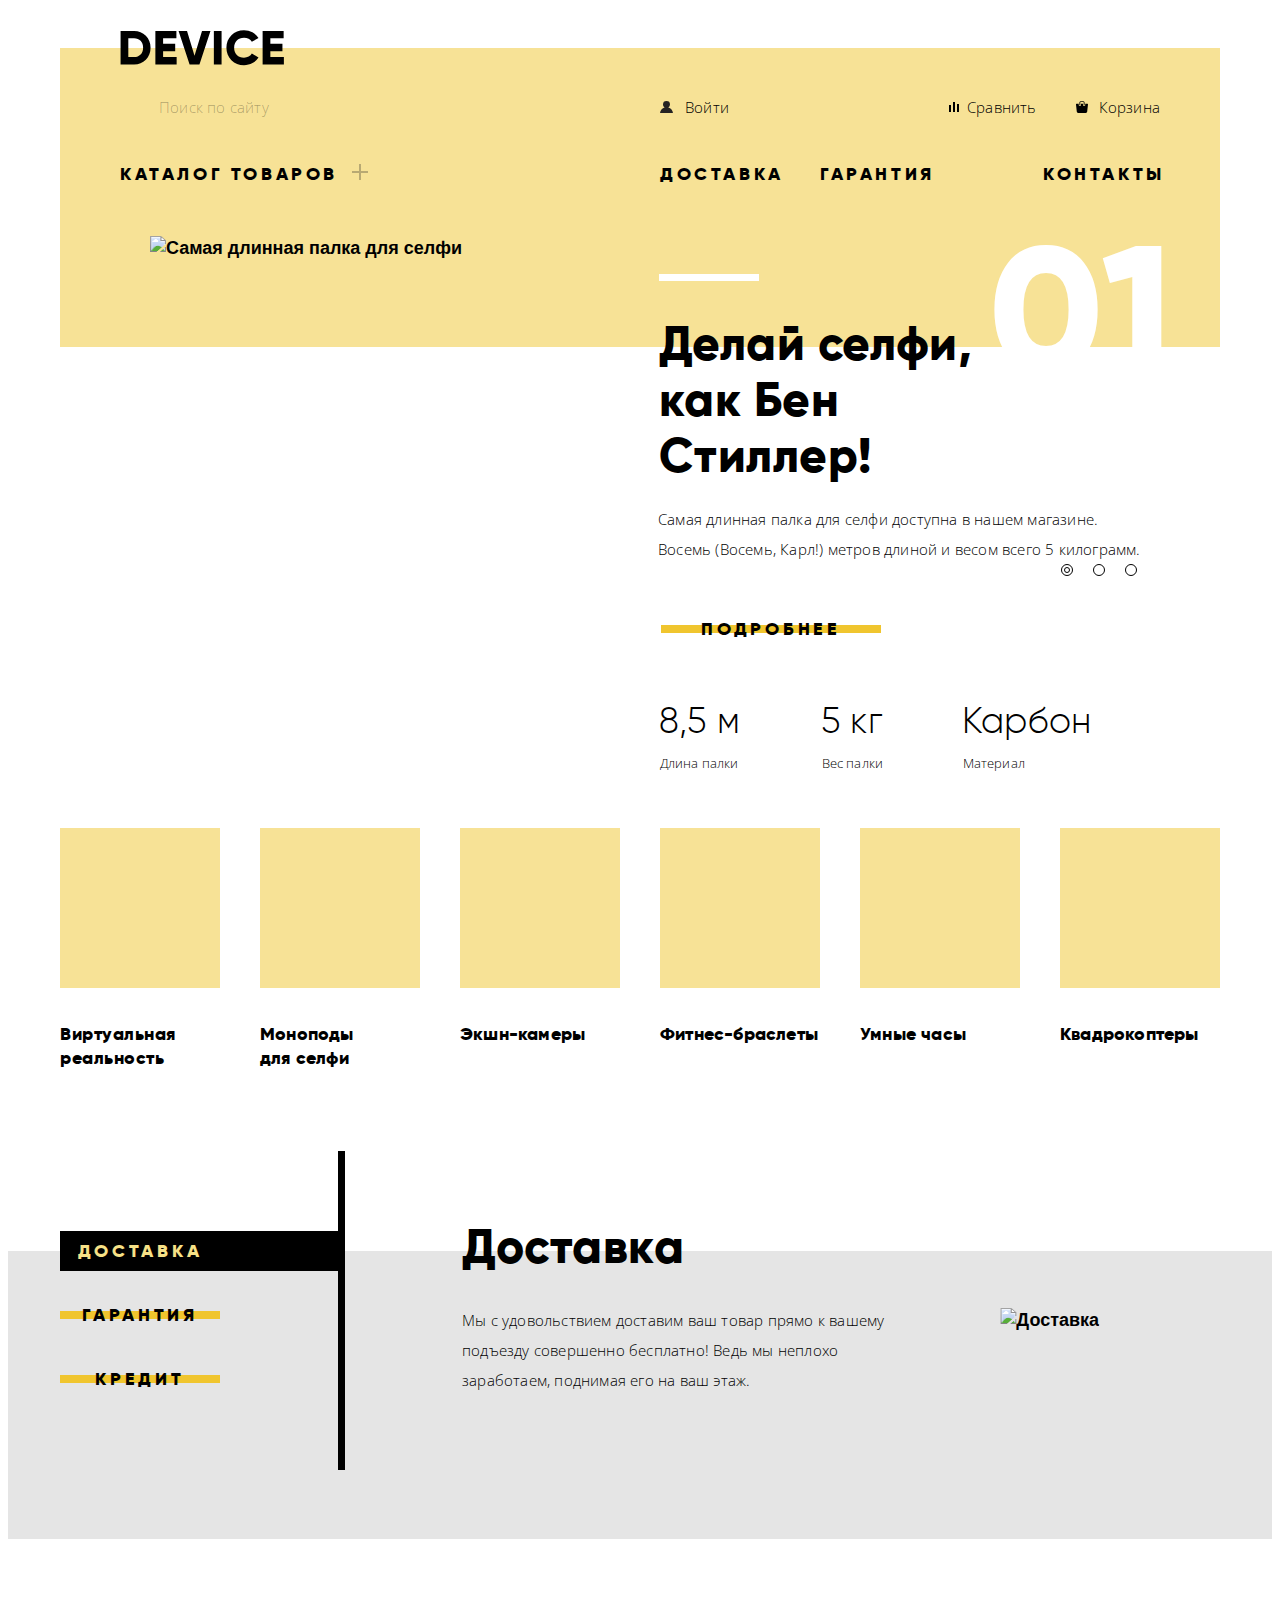
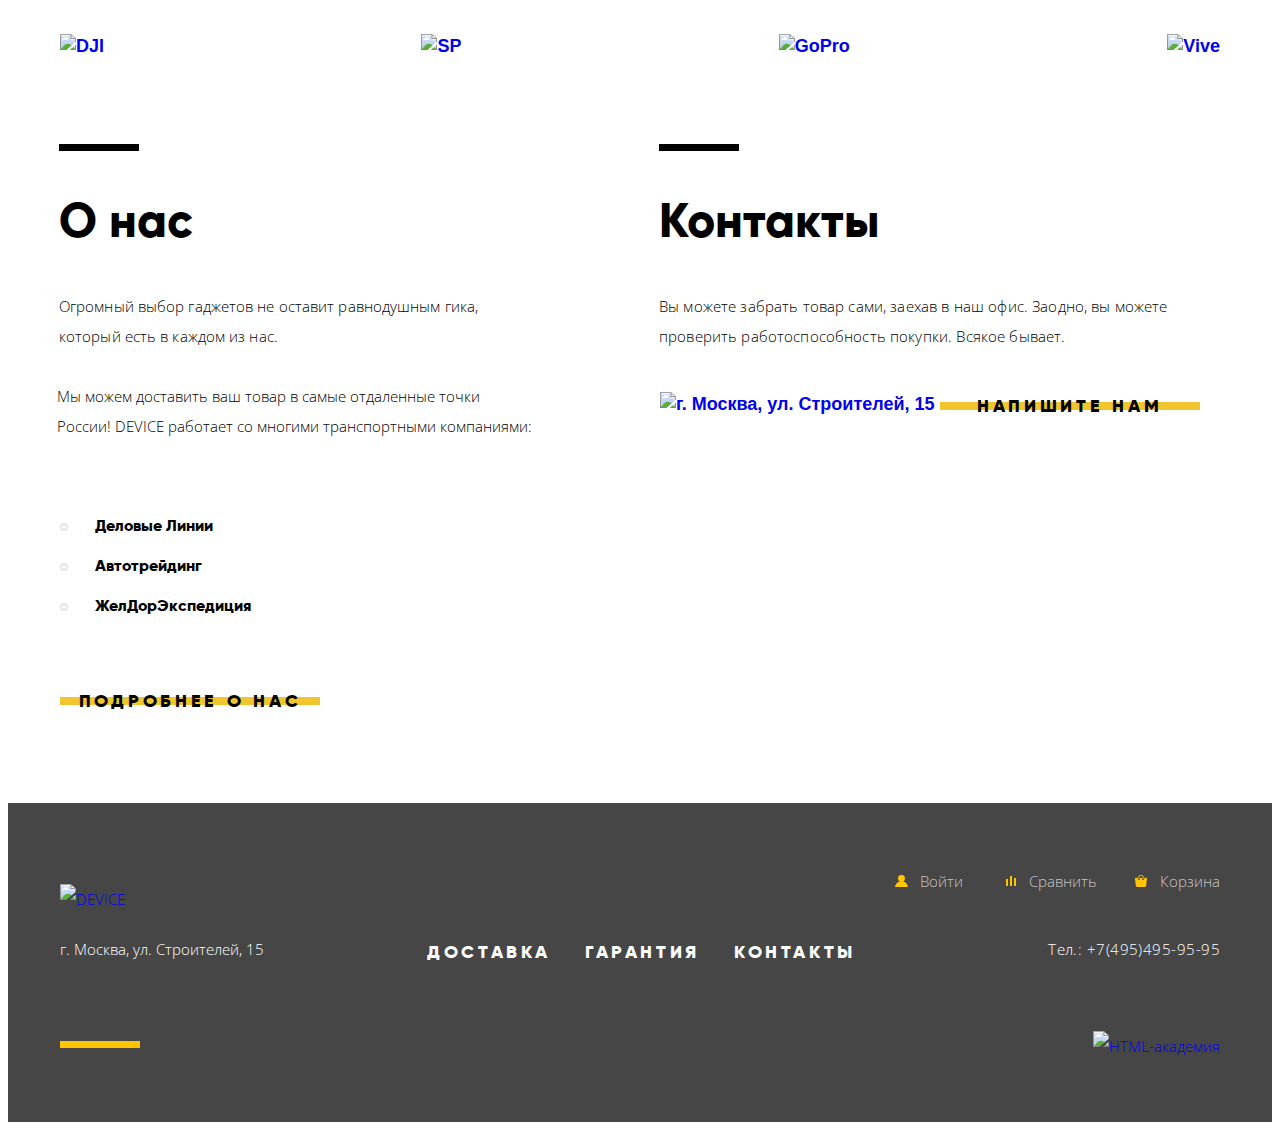
==== commit 899ca85f: "Доработка под IE11, исправление ошибок" ====
--- a/index.html
+++ b/index.html
@@ -13,7 +13,7 @@
   <header class="header header--main-page container">
     <div class="wrapper">
       <h1 class="visually-hidden">Магазин гаджетов DEVICE</h1>
-      <a>
+      <a href="">
         <img class="header__logo" src="img/header-logo.svg" alt="DEVICE" width="164" height="36">
       </a>
 
@@ -26,13 +26,13 @@
           </form>
         </li>
         <li class="user-navigation__item user-navigation__item--header user-navigation__item--header-account">
-          <a class="user-navigation__link--header user-navigation__link--header-enter" href="#">Войти</a>
+          <a class="user-navigation__link--header user-navigation__link--header-enter" href="#" aria-label="Войти в личный кабинет">Войти</a>
         </li>
         <li class="user-navigation__item user-navigation__item--header user-navigation__item--header-compare">
-          <a class="user-navigation__link--header user-navigation__link--header-compare" href="#">Сравнить</a>
+          <a class="user-navigation__link--header user-navigation__link--header-compare" href="#" aria-label="Сравнить товары">Сравнить</a>
         </li>
         <li class="user-navigation__item user-navigation__item--header user-navigation__item--header-basket">
-          <a class="user-navigation__link--header user-navigation__link--header-basket" href="#">Корзина</a>
+          <a class="user-navigation__link--header user-navigation__link--header-basket" href="#" aria-label="Перейти в корзину">Корзина</a>
         </li>
       </ul>
 
@@ -78,9 +78,9 @@
         <div class="slide slide-1">
           <img class="slide__img" alt="Самая длинная палка для селфи" src="img/slider-1.png" width="384" height="486">
           <div class="slide__description">
-            <b class="slide__slogan">Делай селфи, как Бен Стиллер!</b>
+            <p class="slide__slogan">Делай селфи, как Бен Стиллер!</p>
             <p class="slide__comment">Самая длинная палка для селфи доступна в нашем магазине. Восемь (Восемь, Карл!) метров длиной и весом всего 5 килограмм.</p>
-            <a class="button slide__button" href="#">Подробнее</a>
+            <a class="button slide__button" href="#" aria-label="Перейти на страницу с товаром">Подробнее</a>
             <table class="slide__table table">
               <tr class="table__row">
                 <td>8,5 м</td>
@@ -101,9 +101,9 @@
         <div class="slide slide-2 visually-hidden">
           <img class="slide__img" alt="Фитнес-браслет" src="img/slider-2.png" width="345" height="485">
           <div class="slide__description">
-            <b class="slide__slogan">Худеем правильно!</b>
+            <p class="slide__slogan">Худеем правильно!</p>
             <p class="slide__comment">Мотивирующие фитнесбраслеты помогут найти в себе силы не пропускать занятия и соблюдать диету.</p>
-            <a class="button slide__button" href="#">Подробнее</a>
+            <a class="button slide__button" href="#" aria-label="Перейти на страницу с товаром">Подробнее</a>
             <table class="slide__table">
               <tr class="table__row">
                 <td>48 часов</td>
@@ -120,9 +120,9 @@
         <div class="slide slide-3 visually-hidden">
           <img class="slide__img" src="img/slider-3.png" alt="Квадрокоптер" width="526" height="334">
           <div class="slide__description">
-            <b class="slide__slogan">Порхает как бабочка, жалит как пчела!</b>
+            <p class="slide__slogan">Порхает как бабочка, жалит как пчела!</p>
             <p class="slide__comment">Этот обычный, на первый взгляд, квадрокоптер оснащен мощным лазером, замаскированнымм под стандартную камеру.</p>
-            <a class="button slide__button" href="#">Подробнее</a>
+            <a class="button slide__button" href="#" aria-label="Перейти на страницу с товаром">Подробнее</a>
             <table class="slide__table">
               <tr class="table__row">
                 <td>800 м</td>
@@ -137,9 +137,9 @@
         </div>
       </div>
       <div class="slider__buttons">
-        <button class="slider__button slider__button-1 active-button" type="button"></button>
-        <button class="slider__button slider__button-2" type="button"></button>
-        <button class="slider__button slider__button-3" type="button"></button>
+        <button class="slider__button slider__button-1 active-button" type="button" aria-label="Переключить слайд"></button>
+        <button class="slider__button slider__button-2" type="button" aria-label="Переключить слайд"></button>
+        <button class="slider__button slider__button-3" type="button" aria-label="Переключить слайд"></button>
       </div>
     </section>
 
@@ -192,13 +192,13 @@
             <h2 class="visually-hidden">Услуги</h2>
             <ul class="services__list">
               <li class="services__item services__item--delivery">
-                <button class="button services__button services__button--delivery active">Доставка</button>
+                <button class="button services__button services__button--delivery active" aria-label="Узнать больше о доставке">Доставка</button>
               </li>
               <li class="services__item services__item--warranty">
-                <button class="button services__button services__button--warranty">Гарантия</button>
+                <button class="button services__button services__button--warranty" aria-label="Узнать больше о гарантии">Гарантия</button>
               </li>
               <li class="services__item services__item--credit">
-                <button class="button services__button services__button--credit">Кредит</button>
+                <button class="button services__button services__button--credit" aria-label="Узнать больше о кредите">Кредит</button>
               </li>
             </ul>
 
@@ -282,7 +282,7 @@
             <a class="info__link" href="#">ЖелДорЭкспедиция</a>
           </li>
         </ul>
-        <a class="button info__button" href="#">Подробнее о нас</a>
+        <a class="button info__button" href="#" aria-label="Узнать больше о компании">Подробнее о нас</a>
       </section>
 
       <section class="contacts">
@@ -291,7 +291,7 @@
         <a href="#">
           <img class="contacts__map" src="img/contacts-map.jpg" alt="г. Москва, ул. Строителей, 15" width="560" height="222">
         </a>
-        <button class="button contacts__button">Напишите нам</button>
+        <button class="button contacts__button" aria-label="Связаться с магазином" >Напишите нам</button>
       </section>
     </div>
   </main>
@@ -313,32 +313,32 @@
           <textarea class="feedback__input feedback__input--message" id="message" placeholder="В свободной форме"></textarea>
         </li>
       </ul>
-      <button class="button modal__button" type="submit">Отправить</button>
+      <button class="button modal__button" type="submit" aria-label="Отправить данные">Отправить</button>
     </form>
-    <button class="close__button" type="button"></button>
+    <button class="close__button" type="button" aria-label="Закрыть форму обратной связи"></button>
   </section>
 
   <section class="modal modal--map visually-hidden">
     <h3 class="visually-hidden">Адрес магазина на карте</h3>
     <img src="img/modal-map-big.jpg" alt="г. Москва, ул. Строителей, 15" width="960" height="559">
-    <button class="close__button" type="button"></button>
+    <button class="close__button" type="button" aria-label="Закрыть карту"></button>
   </section>
 
   <footer class="footer">
     <div class="container">
       <div class="footer__top">
-        <a class="footer__logo">
-          <img  src="img/footer-logo.svg" alt="DEVICE" width="163" height="35">
+        <a href="index.html">
+          <img class="footer__logo" src="img/footer-logo.svg" alt="DEVICE" width="163" height="35">
         </a>
         <ul class="footer__user-navigation user-navigation">
           <li class="user-navigation__item user-navigation__item--footer user-navigation__item--footer-account">
-            <a class="user-navigation__link--footer user-navigation__link--footer-enter" href="#">Войти</a>
+            <a class="user-navigation__link--footer user-navigation__link--footer-enter" href="#" aria-label="Войти в личный кабинет">Войти</a>
           </li>
           <li class="user-navigation__item user-navigation__item--footer user-navigation__item--footer-compare">
-            <a class="user-navigation__link--footer user-navigation__link--footer-compare" href="#">Сравнить</a>
+            <a class="user-navigation__link--footer user-navigation__link--footer-compare" href="#" aria-label="Сравнить товары">Сравнить</a>
           </li>
           <li class="user-navigation__item user-navigation__item--footer user-navigation__item--footer-basket">
-            <a class="user-navigation__link--footer user-navigation__link--footer-basket" href="#">Корзина</a>
+            <a class="user-navigation__link--footer user-navigation__link--footer-basket" href="#" aria-label="Перейти в корзину">Корзина</a>
           </li>
         </ul>
       </div>
@@ -350,7 +350,7 @@
           <li class="menu__item"><a class="menu__link" href="#">Гарантия</a></li>
           <li class="menu__item"><a class="menu__link" href="#">Контакты</a></li>
         </ul>
-        <p class="footer__phone">Тел.:+7(495)495-95-95</p>
+        <p class="footer__phone">Тел.: +7(495)495-95-95</p>
       </div>
 
       <div class="footer__bottom">
--- a/css/main.css
+++ b/css/main.css
@@ -80,7 +80,6 @@
   left: 0;
   bottom: 100%;
   -webkit-transform: translate(0, 50%);
-      -ms-transform: translate(0, 50%);
           transform: translate(0, 50%);
   height: 36px;
   cursor: pointer;
@@ -88,13 +87,11 @@
 
 .header__logo:hover,
 .header__logo:focus {
-  -webkit-filter: opacity(0.7);
-          filter: opacity(0.7);
+  opacity: 0.7;
 }
 
 .header__logo:active {
-  -webkit-filter: opacity(0.3);
-          filter: opacity(0.3);
+  opacity: 0.3;
 }
 
 .search__form {
@@ -102,7 +99,7 @@
   display: -ms-flexbox;
   display: flex;
   width: 441px;
-  margin-right: 99px;
+  margin-right: 29px;
 }
 
 .search__input {
@@ -223,12 +220,11 @@
   display: -webkit-box;
   display: -ms-flexbox;
   display: flex;
-  -ms-flex-wrap: wrap;
-      flex-wrap: wrap;
-  width: 280px;
+  min-width: 350px;
 }
 
 .user-navigation__item--header-account .user-navigation__link--header:first-child {
+  margin-right: 20px;
   padding-left: 25px;
 }
 
@@ -259,9 +255,19 @@
   background: url("../img/header-user-nav-user.svg") no-repeat 0 50%;
 }
 
+.user-navigation__link--header-enter {
+	margin-left: 70px;
+}
+
+.user-navigation__link--header-name {
+  word-wrap: break-word;
+  min-width: auto;
+  margin-left: auto;
+}
+
 .user-navigation__link--header-exit {
-  margin-left: 20px;
   color: rgba(0, 0, 0, 0.3);
+  margin-right: 55px;
 }
 
 .user-navigation__link--header-compare {
@@ -310,8 +316,7 @@
 .main-menu__link:hover,
 .main-menu__link:focus {
   color: rgba(0, 0, 0, 0.6);
-  -webkit-filter: opacity(0.6);
-          filter: opacity(0.6);
+  opacity: 0.6;
 }
 
 .main-menu__link:active {
@@ -419,9 +424,11 @@
   display: -webkit-box;
   display: -ms-flexbox;
   display: flex;
-  -webkit-box-align: center;
-      -ms-flex-align: center;
-          align-items: center;
+  -webkit-box-align: stretch;
+      -ms-flex-align: stretch;
+          align-items: stretch;
+  -ms-flex-line-pack: stretch;
+    align-content: stretch;
   position: absolute;
   top: -110px;
   left: 0;
@@ -444,7 +451,7 @@
 
 .slide-2 .slide__img {
   margin-top: 11px;
-  margin-right: 20px;
+  margin-right: 25px;
 }
 
 .slide-3 {
@@ -452,8 +459,8 @@
 }
 
 .slide-3 .slide__img {
-  margin-top: -20px;
-  margin-right: 10px;
+  margin-top: 65px;
+  margin-right: 9px;
 }
 
 .slide__img {
@@ -475,6 +482,7 @@
   position: relative;
   z-index: 2;
   margin-top: 80px;
+  margin-bottom: 20px;
   margin-left: 1px;
   font-family: "Gilroy", "Arial", sans-serif;
   font-weight: 800;
@@ -528,20 +536,19 @@
 
 .slide-1 .slide__slogan,
 .slide-2 .slide__slogan {
-  width: 400px;
+  width: 403px;
 }
 
 .slide__comment {
   display: block;
   width: 480px;
-  margin-top: 20px;
   margin-bottom: 45px;
   font-family: "Open Sans", "Arial", sans-serif;
   font-weight: 300;
   font-size: 15px;
   text-align: left;
   line-height: 30px;
-  letter-spacing: 0.3px;
+  letter-spacing: 0.2px;
 }
 
 .slide-1 .slide__comment {
@@ -552,15 +559,24 @@
   width: 450px;
 }
 
+.slide-3 .slide__comment {
+  width: 480px;
+  letter-spacing: 0.17px;
+}
+
 .slide__button {
-  margin-left: 4px;
+  margin-left: 3px;
   margin-bottom: 50px;
 }
 
 .button {
   display: inline-block;
-  width: 220px;
+  vertical-align: middle;
+  -webkit-box-sizing: border-box;
+          box-sizing: border-box;
+  min-width: 220px;
   height: 40px;
+  padding: 0 5px;
 
   font-family: "Gilroy", "Arial", sans-serif;
   font-weight: 800;
@@ -573,8 +589,6 @@
 
   color: rgba(0, 0, 0, 1);
   background: -webkit-gradient(linear, left top, left bottom, color-stop(40%, transparent), color-stop(40%, rgba(240, 197, 46, 1)), color-stop(60%, rgba(240, 197, 46, 1)), color-stop(60%, transparent));
-  background: -webkit-linear-gradient(top, transparent 40%, rgba(240, 197, 46, 1) 40%, rgba(240, 197, 46, 1) 60%, transparent 60%);
-  background: -o-linear-gradient(top, transparent 40%, rgba(240, 197, 46, 1) 40%, rgba(240, 197, 46, 1) 60%, transparent 60%);
   background: linear-gradient(to bottom, transparent 40%, rgba(240, 197, 46, 1) 40%, rgba(240, 197, 46, 1) 60%, transparent 60%);
   border: none;
   cursor: pointer;
@@ -583,7 +597,6 @@
 .button:hover,
 .button:focus {
   -webkit-transition: background 0.5s ease;
-  -o-transition: background 0.5s ease;
   transition: background 0.5s ease;
   background: rgba(240, 197, 46, 1);
 }
@@ -600,18 +613,19 @@
 }
 
 .slide__table {
-  margin-left: 2px;
+  margin-left: 1px;
   margin-top: -2px;
+  margin-bottom: 40px;
   border-collapse: collapse;
 }
 
 .slide__table th {
-  padding: 0;
+  padding-top: 3px;
   font-family: "Open Sans", "Arial", sans-serif;
   font-weight: 300;
   font-size: 13px;
   line-height: 30px;
-  letter-spacing: 0.3px;
+  letter-spacing: 0.1px;
   text-align: left;
   border: none;
 }
@@ -623,13 +637,14 @@
   font-size: 36px;
   font-weight: 300;
   line-height: 48px;
-  letter-spacing: 0.4px;
+  letter-spacing: 0.2px;
   text-align: left;
   border: none;
 }
 
 .slider__buttons {
   display: inline-block;
+  vertical-align: middle;
   position: absolute;
   min-width: 60px;
   right: 83px;
@@ -662,7 +677,6 @@
   top: 50%;
   left: 50%;
   -webkit-transform: translate(-50%, -50%);
-      -ms-transform: translate(-50%, -50%);
           transform: translate(-50%, -50%);
 
   width: 4px;
@@ -717,8 +731,7 @@
 }
 
 .main-catalog__link:active .main-catalog__title {
-  -webkit-filter: opacity(0.3);
-          filter: opacity(0.3);
+  opacity: 0.3;
 }
 
 .main-catalog__img {
@@ -735,7 +748,6 @@
 .main-catalog__link:active .main-catalog__img--1 {
   background: url("../img/main-catalog-1-active.png") no-repeat 50% 50%;
   -webkit-transition: 0s;
-  -o-transition: 0s;
   transition: 0s;
 }
 
@@ -746,7 +758,6 @@
 .main-catalog__link:active .main-catalog__img--2 {
   background: url("../img/main-catalog-2-active.png") no-repeat 50% 95%;
   -webkit-transition: 0s;
-  -o-transition: 0s;
   transition: 0s;
 }
 
@@ -757,7 +768,6 @@
 .main-catalog__link:active .main-catalog__img--3 {
   background: url("../img/main-catalog-3-active.png") no-repeat 55% 53%;
   -webkit-transition: 0s;
-  -o-transition: 0s;
   transition: 0s;
 }
 
@@ -768,7 +778,6 @@
 .main-catalog__link:active .main-catalog__img--4 {
   background: url("../img/main-catalog-4-active.png") no-repeat 51% 53%;
   -webkit-transition: 0s;
-  -o-transition: 0s;
   transition: 0s;
 }
 
@@ -779,7 +788,6 @@
 .main-catalog__link:active .main-catalog__img--5 {
   background: url("../img/main-catalog-5-active.png") no-repeat 52% 52%;
   -webkit-transition: 0s;
-  -o-transition: 0s;
   transition: 0s;
 }
 
@@ -790,7 +798,6 @@
 .main-catalog__link:active .main-catalog__img--6 {
   background: url("../img/main-catalog-6-active.png") no-repeat 48% 54%;
   -webkit-transition: 0s;
-  -o-transition: 0s;
   transition: 0s;
 }
 
@@ -851,7 +858,9 @@
 }
 
 .services__button {
-  width: 160px;
+  -webkit-box-sizing: border-box;
+          box-sizing: border-box;
+  min-width: 160px;
 }
 
 .services__button:active {
@@ -859,7 +868,6 @@
   color: rgba(247, 225, 135, 1);
   background-color: rgba(0, 0, 0, 1);
   -webkit-transition: 0s;
-  -o-transition: 0s;
   transition: 0s;
 }
 
@@ -882,7 +890,6 @@
   background: none;
   background-color: rgba(0, 0, 0, 1);
   -webkit-transition: 0s;
-  -o-transition: 0s;
   transition: 0s;
 }
 
@@ -913,6 +920,9 @@
   -webkit-box-pack: center;
       -ms-flex-pack: center;
           justify-content: center;
+  -webkit-box-align: start;
+      -ms-flex-align: start;
+          align-items: flex-start;
   position: absolute;
   top: 0;
   left: 0;
@@ -936,7 +946,6 @@
 
 .services__img img {
   -webkit-transform: translateX(50%);
-      -ms-transform: translateX(50%);
           transform: translateX(50%);
 }
 
@@ -1011,6 +1020,7 @@
 .info {
   width: 500px;
   min-height: 520px;
+  margin-bottom: 20px;
 }
 
 .info__title,
@@ -1025,7 +1035,7 @@
 .contacts__title:before {
   content: "";
   position: absolute;
-  top: -55px;
+  top: -54px;
   left: 0;
   width: 80px;
   height: 7px;
@@ -1049,12 +1059,13 @@
 }
 
 .info__description:nth-of-type(2) {
+  margin-left: -3px;
   letter-spacing: 0px;
-  margin-left: -2px;
 }
 
 .contacts__description {
-  width: 100%;
+  width: 520px;
+  letter-spacing: 0.145px;
 }
 
 .info__transport {
@@ -1081,7 +1092,8 @@
 
 .info__button,
 .contacts__button {
-  width: 260px;
+  min-width: 260px;
+  margin-top: auto;
 }
 
 .info__link {
@@ -1110,7 +1122,6 @@
   top: 200px;
   left: 50%;
   -webkit-transform: translate(-50%, 0);
-      -ms-transform: translate(-50%, 0);
           transform: translate(-50%, 0);
   margin: 0 auto;
   -webkit-box-sizing: border-box;
@@ -1236,7 +1247,9 @@
 }
 
 .modal--feedback .modal__button {
-  width: 200px;
+  -webkit-box-sizing: border-box;
+          box-sizing: border-box;
+  min-width: 200px;
 }
 
 .modal--map {
@@ -1244,7 +1257,6 @@
   top: 220px;
   left: 50%;
   -webkit-transform: translate(-50%, 0);
-      -ms-transform: translate(-50%, 0);
           transform: translate(-50%, 0);
   -webkit-box-sizing: border-box;
           box-sizing: border-box;
@@ -1263,25 +1275,23 @@
   height: 55px;
   border: none;
   border-radius: 50%;
-  background: url("../img/close-button.png");
-  -webkit-filter: opacity(0.5);
-          filter: opacity(0.5);
+  background: url("../img/close-button.svg");
+  opacity: 0.5;
   cursor: pointer;
 }
 
 .close__button:hover,
 .close__button:focus {
-  -webkit-filter: opacity(1);
-          filter: opacity(1);
+  opacity: 1;
 }
 
 .close__button:active {
-  -webkit-filter: opacity(0.3);
-          filter: opacity(0.3);
+  opacity: 0.3;
 }
 
 .footer {
-  margin-top: 82px;
+  margin-top: 62px;
+  padding-top: 2px;
   font-family: "Open Sans", "Arial", sans-serif;
   font-weight: 300;
   font-size: 15px;
@@ -1293,6 +1303,9 @@
 
 .footer--catalog {
   margin-top: 0;
+}
+.footer--catalog .footer__middle {
+	margin-bottom: 29px;
 }
 
 .footer .container {
@@ -1321,13 +1334,11 @@
 
 .footer__logo:hover,
 .footer__logo:focus {
-  -webkit-filter: opacity(0.6);
-          filter: opacity(0.6);
+  opacity: 0.6;
 }
 
 .footer__logo:active {
-  -webkit-filter: opacity(0.3);
-          filter: opacity(0.3);
+  opacity: 0.3;
 }
 
 .footer__user-navigation {
@@ -1336,9 +1347,6 @@
   display: flex;
   -ms-flex-wrap: wrap;
       flex-wrap: wrap;
-  -webkit-box-pack: end;
-      -ms-flex-pack: end;
-          justify-content: flex-end;
   width: 600px;
   list-style: none;
   line-height: 36px;
@@ -1354,9 +1362,6 @@
   display: flex;
   -ms-flex-wrap: wrap;
       flex-wrap: wrap;
-  -webkit-box-pack: end;
-      -ms-flex-pack: end;
-          justify-content: flex-end;
   min-width: 382px;
   margin-right: 0;
 }
@@ -1366,9 +1371,13 @@
   background: url("../img/footer-user-nav-user.svg") no-repeat 0 50%;
 }
 
+.user-navigation__item--footer-name {
+	margin-right: 20px;
+}
+
 .user-navigation__item--footer-compare {
   margin-left: 0;
-  margin-right: 0;
+  margin-right: 30px;
 }
 
 .user-navigation__item--footer-basket {
@@ -1431,7 +1440,7 @@
   -webkit-box-pack: justify;
       -ms-flex-pack: justify;
           justify-content: space-between;
-  margin-bottom: 25px;
+  margin-bottom: 30px;
 }
 
 .footer__address {
@@ -1444,7 +1453,7 @@
   margin-left: 60px;
   padding: 0;
   text-align: right;
-  letter-spacing: 0.1px;
+  letter-spacing: 0.45px;
 }
 
 .footer__menu {
@@ -1497,7 +1506,7 @@
 .footer__bottom:after {
   content: "";
   position: absolute;
-  top: 30px;
+  top: 26px;
   left: 0;
   width: 80px;
   height: 7px;
@@ -1528,18 +1537,15 @@
   height: 32px;
   border: none;
   border-radius: 50%;
-  -webkit-filter: opacity(0.3);
-          filter: opacity(0.3);
+  opacity: 0.3;
 }
 
 .social__button:hover {
-  -webkit-filter: opacity(0.6);
-          filter: opacity(0.6);
+  opacity: 0.6;
 }
 
 .social__button:active {
-  -webkit-filter: opacity(0.1);
-          filter: opacity(0.1);
+  opacity: 0.1;
 }
 
 .social__button--fb {
@@ -1558,16 +1564,17 @@
   -ms-flex-item-align: end;
       align-self: flex-end;
   margin-left: auto;
+  -ms-flex-item-align: center;
+      -ms-grid-row-align: center;
+      align-self: center;
 }
 
 .footer__copyright:hover {
-  -webkit-filter: opacity(0.6);
-          filter: opacity(0.6);
+  opacity: 0.6;
 }
 
 .footer__copyright:active {
-  -webkit-filter: opacity(0.3);
-          filter: opacity(0.3);
+  opacity: 0.3;
 }
 
 /*catalog*/
@@ -1596,6 +1603,7 @@
 
 .breadcrumbs__item {
   display: inline-block;
+  vertical-align: top;
   margin-right: 13px;
   padding-left: 20px;
   background: url("../img/breadcrumbs-arrow.svg") no-repeat 0 50%;
@@ -1618,6 +1626,10 @@
   color: rgba(0, 0, 0, 0.1);
 }
 
+.breadcrumbs__link--current {
+  letter-spacing: 0.3px;
+}
+
 .breadcrumbs__link--current:hover,
 .breadcrumbs__link--current:active {
   color: rgba(0, 0, 0, 0.3);
@@ -1626,8 +1638,6 @@
 .big-container--selection {
   height: 70px;
   background: -webkit-gradient(linear, left top, right top, color-stop(50%, rgba(220, 220, 220, 1)), color-stop(50%, rgba(238, 238, 238, 1)));
-  background: -webkit-linear-gradient(left, rgba(220, 220, 220, 1) 50%, rgba(238, 238, 238, 1) 50%);
-  background: -o-linear-gradient(left, rgba(220, 220, 220, 1) 50%, rgba(238, 238, 238, 1) 50%);
   background: linear-gradient(to right, rgba(220, 220, 220, 1) 50%, rgba(238, 238, 238, 1) 50%);
 }
 
@@ -1701,6 +1711,7 @@
   font-size: 14px;
   text-align: left;
   line-height: 17.5px;
+  letter-spacing: 0.2px;
 }
 
 .sorting__link {
@@ -1750,8 +1761,6 @@
 
 .big-container--catalog {
   background: -webkit-gradient(linear, left top, right top, color-stop(50%, rgba(238, 238, 238, 1)), color-stop(50%, rgba(255, 255, 255, 1)));
-  background: -webkit-linear-gradient(left, rgba(238, 238, 238, 1) 50%, rgba(255, 255, 255, 1) 50%);
-  background: -o-linear-gradient(left, rgba(238, 238, 238, 1) 50%, rgba(255, 255, 255, 1) 50%);
   background: linear-gradient(to right, rgba(238, 238, 238, 1) 50%, rgba(255, 255, 255, 1) 50%);
 }
 
@@ -1862,6 +1871,7 @@
 
 .filter-price__input {
   display: inline-block;
+  vertical-align: middle;
   width: 81px;
   font-family: "Gilroy", "Arial", sans-serif;
   font-weight: 300;
@@ -1884,9 +1894,8 @@
   margin-top: -2px;
   margin-left: 2px;
   -webkit-transform: translate(0, -50%);
-      -ms-transform: translate(0, -50%);
           transform: translate(0, -50%);
-  background: url("../img/filter-checkbox-off.png") no-repeat;
+  background: url("../img/filter-checkbox-off.svg") no-repeat;
 }
 
 .filter__input--checkbox:focus + .filter__label:before,
@@ -1897,27 +1906,25 @@
 }
 
 .filter__input--checkbox:checked + .filter__label:before {
-  background: url("../img/filter-checkbox-on.png") no-repeat;
+  background: url("../img/filter-checkbox-on.svg") no-repeat;
 }
 
 .filter__input--checkbox:hover + .filter__label:before,
 .filter__input--checkbox:focus + .filter__label:before {
-  -webkit-filter: opacity(0.6);
-          filter: opacity(0.6);
+  opacity: 0.6;
 }
 
 .filter__input--checkbox:active + .filter__label:before {
-  background: url("../img/filter-checkbox-on.png") no-repeat;
+  background: url("../img/filter-checkbox-on.svg") no-repeat;
 }
 
 .filter__input--checkbox:checked:active + .filter__label:before {
-  background: url("../img/filter-checkbox-off.png") no-repeat;
+  background: url("../img/filter-checkbox-off.svg") no-repeat;
 }
 
 .filter__input--checkbox:checked:disabled + .filter__label:before,
 .filter__input--checkbox:disabled + .filter__label:before {
-  -webkit-filter: opacity(0.25);
-          filter: opacity(0.25);
+  opacity: 0.25;
 }
 
 .filter-bluetooth .filter__label:before {
@@ -1930,43 +1937,41 @@
   left: 0;
   margin-left: 1px;
   -webkit-transform: translate(0, -50%);
-      -ms-transform: translate(0, -50%);
           transform: translate(0, -50%);
-  background: url("../img/filter-radio-off.png");
+  background: url("../img/filter-radio-off.svg");
 }
 
 .filter__input--radio:checked + .filter__label:before {
-  background: url("../img/filter-radio-on.png") no-repeat;
+  background: url("../img/filter-radio-on.svg") no-repeat;
 }
 
 .filter__input--radio:hover + .filter__label:before,
 .filter__input--radio:focus + .filter__label:before {
-  -webkit-filter: opacity(0.6);
-          filter: opacity(0.6);
+  opacity: 0.6;
 }
 
 .filter__input--radio:active + .filter__label:before {
-  background: url("../img/filter-radio-on.png");
+  background: url("../img/filter-radio-on.svg");
 }
 
 .filter__input--radio:checked:active + .filter__label:before {
-  background: url("../img/filter-radio-off.png");
+  background: url("../img/filter-radio-off.svg");
 }
 
 .filter__input--radio:checked:disabled + .filter__label:before,
 .filter__input--radio:disabled + .filter__label:before {
-  -webkit-filter: opacity(0.25);
-          filter: opacity(0.25);
+  opacity: 0.25;
 }
 
 .filters__button {
-  margin-top: 1px;
-
-  width: 200px;
+  margin-top: 3px;
+  -webkit-box-sizing: border-box;
+          box-sizing: border-box;
+  min-width: 200px;
 }
 
 .products {
-  padding-top: 69px;
+  padding-top: 50px;
   padding-left: 72px;
 }
 
@@ -1981,12 +1986,14 @@
           justify-content: space-between;
   -ms-flex-line-pack: top;
       align-content: top;
-  min-width: 760px;
+  -ms-flex-preferred-size: 0px;
+      flex-basis: 0px;
+  width: 760px;
   list-style: none;
   margin-bottom: -28px;
   padding-left: 0;
-  font-size: 0;
-}
+}
+
 
 .products__item {
   position: relative;
@@ -1994,7 +2001,7 @@
 }
 
 .products__img {
-  margin-bottom: 20px;
+  margin-bottom: 28px;
 }
 
 .new {
@@ -2004,8 +2011,9 @@
 .new:after {
   content: "New";
   display: inline-block;
+  vertical-align: middle;
   position: absolute;
-  top: 28px;
+  top: 26px;
   right: 25px;
   width: 59px;
   height: 60px;
@@ -2039,7 +2047,7 @@
   font-weight: 800;
   font-size: 18px;
   line-height: 24px;
-  letter-spacing: 0.2px;
+  letter-spacing: 0.1px;
   color: rgba(0, 0, 0, 1);
 }
 
@@ -2080,8 +2088,8 @@
   top: 0;
   left: 0;
   width: 360px;
-  height: 380px;
-  padding-top: 20px;
+  height: 340px;
+  padding-top: 40px;
   background-color: rgba(238, 238, 238, 0.7);
 }
 
@@ -2114,9 +2122,9 @@
 }
 
 .paginator {
-  width: 100%;
+  width: 760px;
   height: 70px;
-  margin-bottom: 77px;
+  margin-bottom: 78px;
   background-color: rgba(235, 235, 235, 1);
 }
 
@@ -2124,9 +2132,8 @@
   display: -webkit-box;
   display: -ms-flexbox;
   display: flex;
-  -webkit-box-pack: center;
-      -ms-flex-pack: center;
-          justify-content: center;
+
+  width: 760px;
   padding-left: 0;
   list-style: none;
 
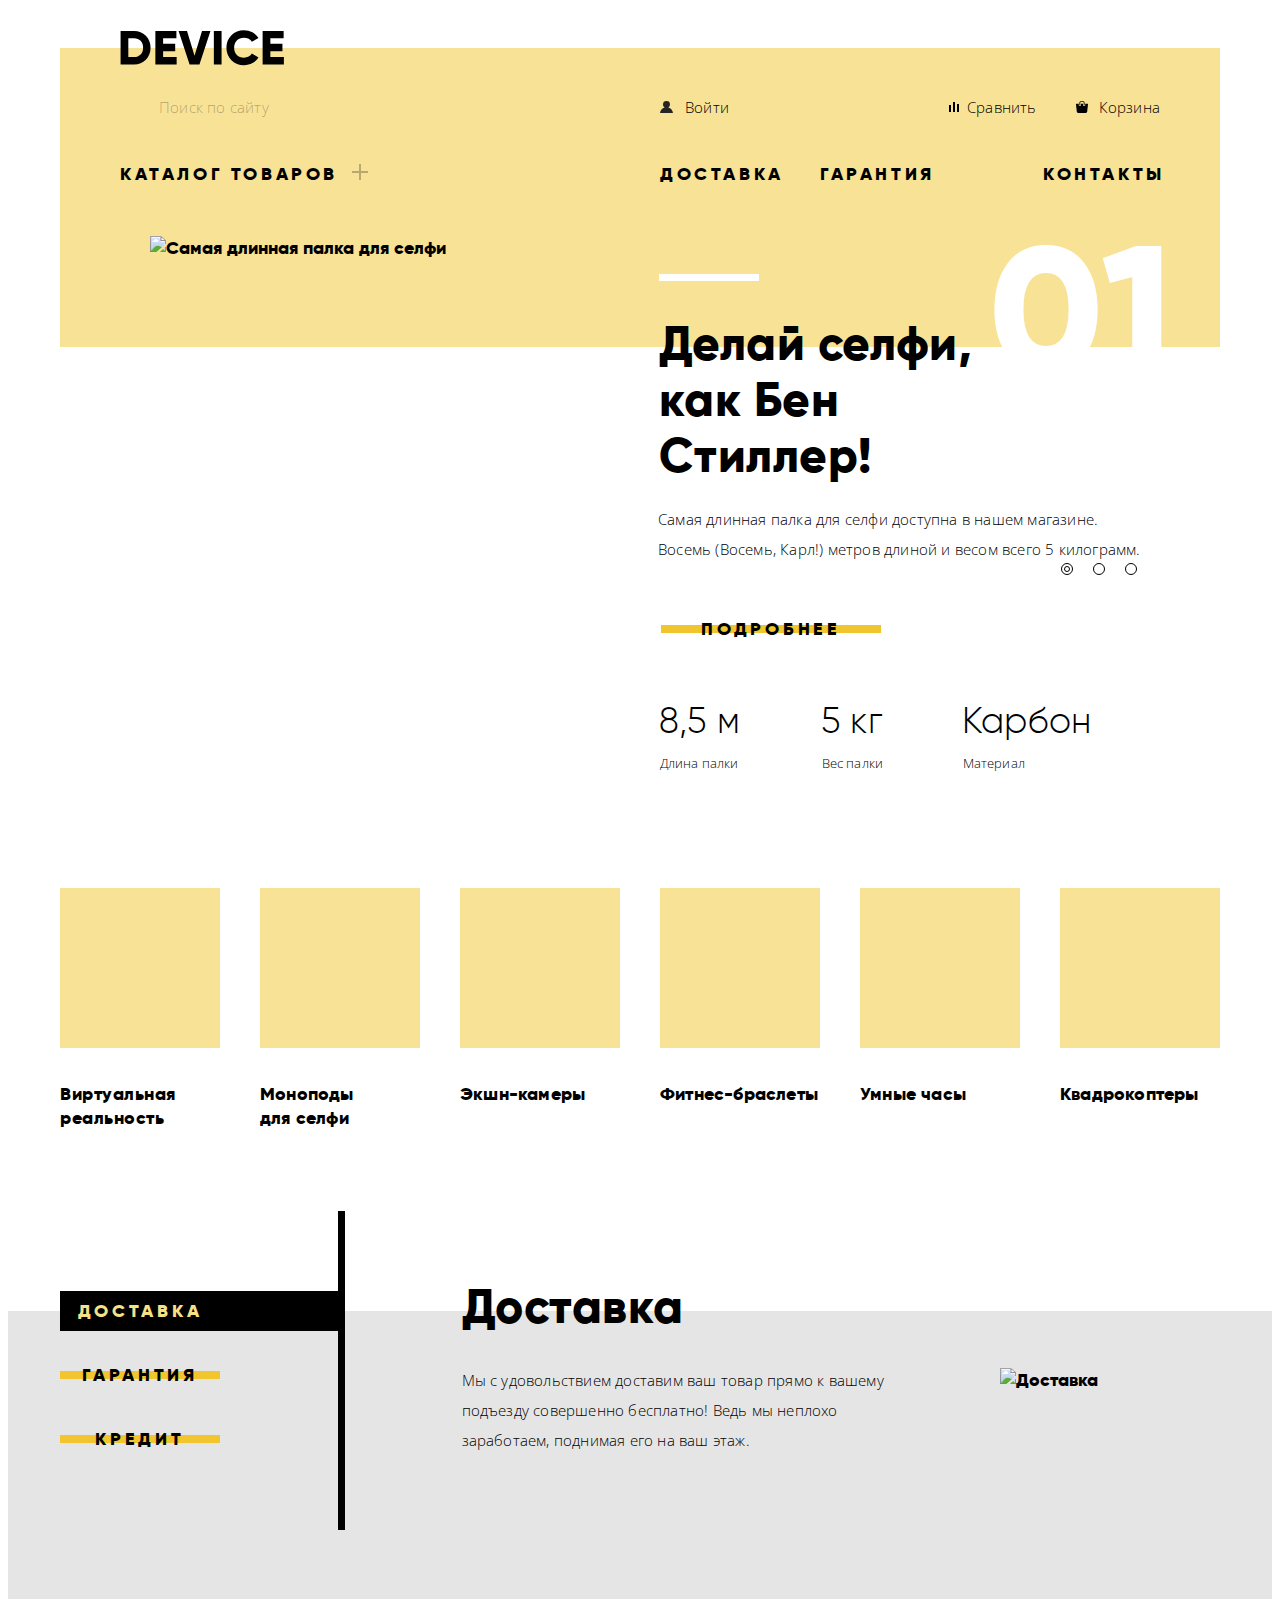
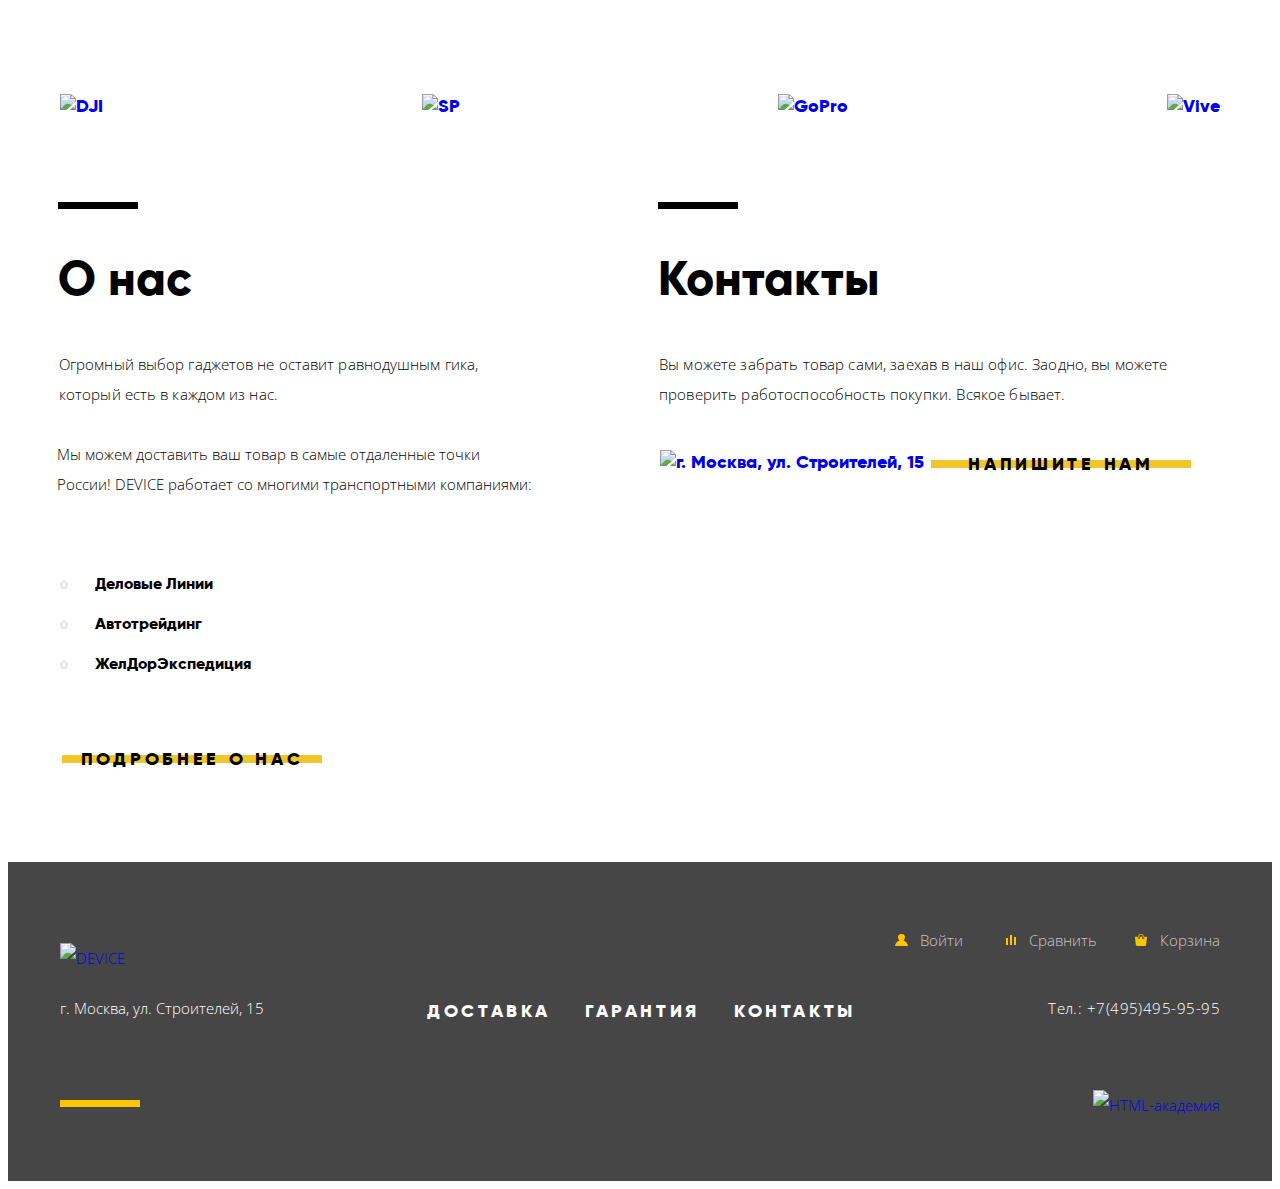
==== commit 452e2eed: "Исправление ошибок после первичной проверки №1" ====
--- a/index.html
+++ b/index.html
@@ -291,7 +291,7 @@
         <a href="#">
           <img class="contacts__map" src="img/contacts-map.jpg" alt="г. Москва, ул. Строителей, 15" width="560" height="222">
         </a>
-        <button class="button contacts__button" aria-label="Связаться с магазином" >Напишите нам</button>
+        <a class="button contacts__button" href="#" aria-label="Связаться с магазином" >Напишите нам</a>
       </section>
     </div>
   </main>
--- a/css/main.css
+++ b/css/main.css
@@ -15,7 +15,7 @@
 body {
   min-width: 1200px;
   padding-top: 40px;
-  font-family: "Gilroy ExtraBold", "Arial", sans-serif;
+  font-family: "Gilroy", "Arial", sans-serif;
   font-weight: 800;
   font-size: 18px;
   line-height: 24px;
@@ -148,7 +148,7 @@
   color: rgba(0, 0, 0, 0.3);
 }
 
-.search__input::placeholder {
+.search__input:placeholder {
   font-family: "Open Sans", "Arial", sans-serif;
   font-weight: 300;
   font-size: 15px;
@@ -168,12 +168,13 @@
   color: rgba(0, 0, 0, 0.6);
 }
 
-.search__input:hover::placeholder {
+.search__input:hover:placeholder {
   color: rgba(0, 0, 0, 0.6);
 }
 
 .search__input:focus {
   border-bottom: 2px solid rgba(0, 0, 0, 1);
+  outline: 0;
 }
 
 .search__input:focus + .search__button {
@@ -339,9 +340,9 @@
   width: 1100px;
   min-height: 142px;
   padding-top: 19px;
+  padding-left: 60px;
   margin-left: -60px;
   margin-right: 0;
-  padding-left: 60px;
   background-color: rgba(247, 226, 150, 1);
   z-index: 9;
 }
@@ -357,7 +358,7 @@
   -ms-flex-wrap: wrap;
       flex-wrap: wrap;
   min-width: 400px;
-  height: 120px;
+  min-height: 120px;
   padding-left: 0;
   list-style: none;
 
@@ -372,6 +373,7 @@
 .main-menu__catalog .catalog__item {
   width: 160px;
   margin-right: 40px;
+  margin-bottom: 20px;
 }
 
 .main-menu__catalog .catalog__item:nth-child(1) {
@@ -412,7 +414,7 @@
 .slider {
   position: relative;
   min-height: 410px;
-  margin-bottom: 70px;
+  margin-bottom: 0px;
 }
 
 .wrapper--slide {
@@ -429,11 +431,10 @@
           align-items: stretch;
   -ms-flex-line-pack: stretch;
     align-content: stretch;
-  position: absolute;
+  position: relative;
   top: -110px;
   left: 0;
   width: 1160px;
-  min-width: 1040px;
 }
 
 .slide-1 {
@@ -565,8 +566,10 @@
 }
 
 .slide__button {
+  max-width: 370px;
   margin-left: 3px;
   margin-bottom: 50px;
+  word-wrap: break-word;
 }
 
 .button {
@@ -615,7 +618,7 @@
 .slide__table {
   margin-left: 1px;
   margin-top: -2px;
-  margin-bottom: 40px;
+  margin-bottom: 20px;
   border-collapse: collapse;
 }
 
@@ -642,13 +645,22 @@
   border: none;
 }
 
+.table__cell {
+  width: 139px;
+}
+
+.table__row th:nth-child(1),
+.table__row td:nth-child(3) {
+  width: 160px;
+}
+
 .slider__buttons {
   display: inline-block;
   vertical-align: middle;
   position: absolute;
   min-width: 60px;
   right: 83px;
-  bottom: 170px;
+  top: 215px;
   font-size: 0;
   z-index: 9;
 }
@@ -686,16 +698,8 @@
   background: rgba(255, 255, 255, 1);
 }
 
-.table__cell {
-  width: 139px;
-}
-
-.table__row th:nth-child(1),
-.table__row td:nth-child(3) {
-  width: 160px;
-}
-
 .main-catalog {
+  margin-top: -70px;
   margin-bottom: 181px;
 }
 
@@ -703,12 +707,19 @@
   display: -webkit-box;
   display: -ms-flexbox;
   display: flex;
-  -webkit-box-pack: justify;
-      -ms-flex-pack: justify;
-          justify-content: space-between;
+  flex-wrap: wrap;
   padding-left: 0;
   padding-top: 1px;
   list-style: none;
+}
+
+.main-catalog__item {
+	margin-right: 40px;
+  margin-top: 30px;
+}
+
+.main-catalog__item:nth-child(6n) {
+  margin-right: 0;
 }
 
 .main-catalog__title {
@@ -807,7 +818,7 @@
 }
 
 .services {
-  height: 288px;
+  min-height: 288px;
   margin: 0;
   margin-bottom: 95px;
   background-color: rgba(229, 229, 229, 1);
@@ -815,10 +826,11 @@
 
 .services .container {
   position: relative;
+  min-height: 288px;
 }
 
 .container--services {
-  position: absolute;
+  position: relative;
   top: -20px;
   width: 1160px;
 }
@@ -842,7 +854,7 @@
   padding-left: 0;
 }
 
-.services__list::after {
+.services__list:after {
   position: absolute;
   top: -80px;
   left: 278px;
@@ -871,7 +883,7 @@
   transition: 0s;
 }
 
-.services__button:active::after {
+.services__button:active:after {
   position: absolute;
   top: 0;
   right: -118px;
@@ -893,7 +905,7 @@
   transition: 0s;
 }
 
-.active::after {
+.active:after {
   position: absolute;
   top: 0;
   right: -118px;
@@ -923,9 +935,10 @@
   -webkit-box-align: start;
       -ms-flex-align: start;
           align-items: flex-start;
-  position: absolute;
+  position: relative;
   top: 0;
   left: 0;
+  margin-left: -10px;
 }
 
 .wrapper--services-info {
@@ -986,6 +999,7 @@
   -webkit-box-pack: justify;
       -ms-flex-pack: justify;
           justify-content: space-between;
+  flex-wrap: wrap;
   list-style: none;
   margin-bottom: 140px;
   padding-left: 0;
@@ -1023,12 +1037,17 @@
   margin-bottom: 20px;
 }
 
+.info, 
+.contacts {
+  margin-top: -2px;
+}
+
 .info__title,
 .contacts__title {
   position: relative;
-  margin-left: -1px;
   margin-bottom: 45px;
-  letter-spacing: normal;
+  margin-left: -2px;
+  letter-spacing: 0.1px;
 }
 
 .info__title:before,
@@ -1092,8 +1111,10 @@
 
 .info__button,
 .contacts__button {
+  box-sizing: border-box;
   min-width: 260px;
   margin-top: auto;
+  margin-left: 2px;
 }
 
 .info__link {
@@ -1110,6 +1131,7 @@
 }
 
 .contacts__map {
+  max-width: 100%;
   margin-bottom: 65px;
 }
 
@@ -1158,7 +1180,6 @@
 }
 
 .feedback__item--message {
-
   margin-bottom: 20px;
   width: 720px;
 }
@@ -1178,11 +1199,15 @@
   -webkit-box-sizing: border-box;
           box-sizing: border-box;
   width: 360px;
+  height: 50px;
+  padding-left: 20px;
   font-family: "Open Sans", "Arial", sans-serif;
   font-weight: 400;
   font-size: 14px;
   line-height: 17px;
   color: rgba(70, 70, 70, 1);
+  background-color: rgba(230, 230, 230, 0.5);
+  border: none;
 }
 
 .feedback__input--message {
@@ -1193,14 +1218,6 @@
   padding-top: 19px;
 }
 
-.feedback__input {
-  height: 50px;
-  padding-left: 20px;
-  color: rgba(70, 70, 70, 1);
-  background-color: rgba(230, 230, 230, 0.5);
-  border: none;
-}
-
 .feedback__input::-webkit-input-placeholder {
   font-family: "Open Sans", "Arial", sans-serif;
   font-weight: 400;
@@ -1225,7 +1242,7 @@
   color: rgba(70, 70, 70, 0.4);
 }
 
-.feedback__input::placeholder {
+.feedback__input:placeholder {
   font-family: "Open Sans", "Arial", sans-serif;
   font-weight: 400;
   font-size: 14px;
@@ -1239,7 +1256,7 @@
 
 .feedback__input:focus {
   background-color: rgba(255, 255, 255, 1);
-  border: 3px solid rgba(240, 197, 46, 1);
+  outline: 3px solid rgba(240, 197, 46, 1);
 }
 
 .feedback__input:invalid {
@@ -1290,7 +1307,7 @@
 }
 
 .footer {
-  margin-top: 62px;
+  margin-top: 63px;
   padding-top: 2px;
   font-family: "Open Sans", "Arial", sans-serif;
   font-weight: 300;
@@ -1636,7 +1653,7 @@
 }
 
 .big-container--selection {
-  height: 70px;
+  min-height: 70px;
   background: -webkit-gradient(linear, left top, right top, color-stop(50%, rgba(220, 220, 220, 1)), color-stop(50%, rgba(238, 238, 238, 1)));
   background: linear-gradient(to right, rgba(220, 220, 220, 1) 50%, rgba(238, 238, 238, 1) 50%);
 }
@@ -1645,6 +1662,7 @@
   display: -webkit-box;
   display: -ms-flexbox;
   display: flex;
+  flex-wrap: wrap;
   width: 1100px;
   margin: 0;
   margin-left: 60px;
@@ -1861,6 +1879,10 @@
   cursor: pointer;
 }
 
+.range__control:active {
+	border: 9px solid rgba(255, 255, 255, 1);
+}
+
 .range__control--min {
   left: -8px;
 }
@@ -1994,13 +2016,13 @@
   padding-left: 0;
 }
 
-
 .products__item {
   position: relative;
   margin-bottom: 45px;
 }
 
 .products__img {
+  max-width: 100%;
   margin-bottom: 28px;
 }
 
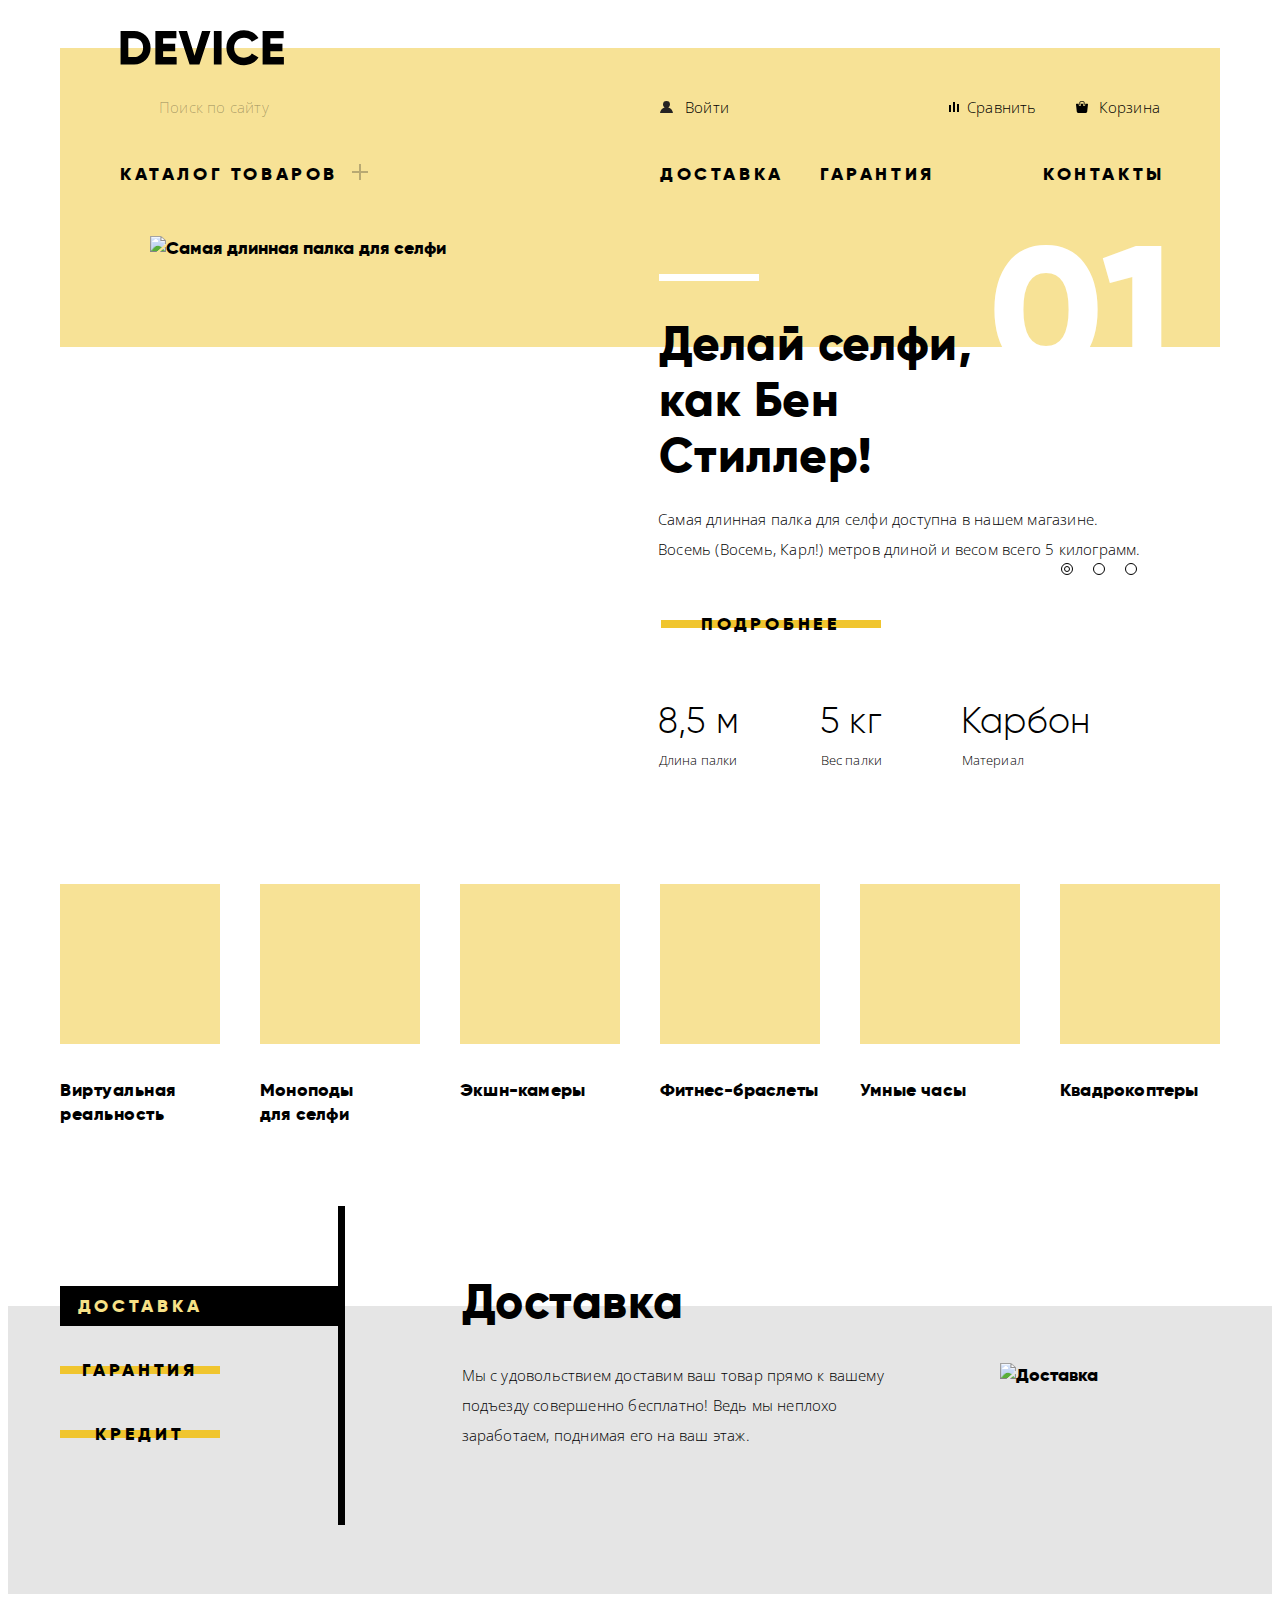
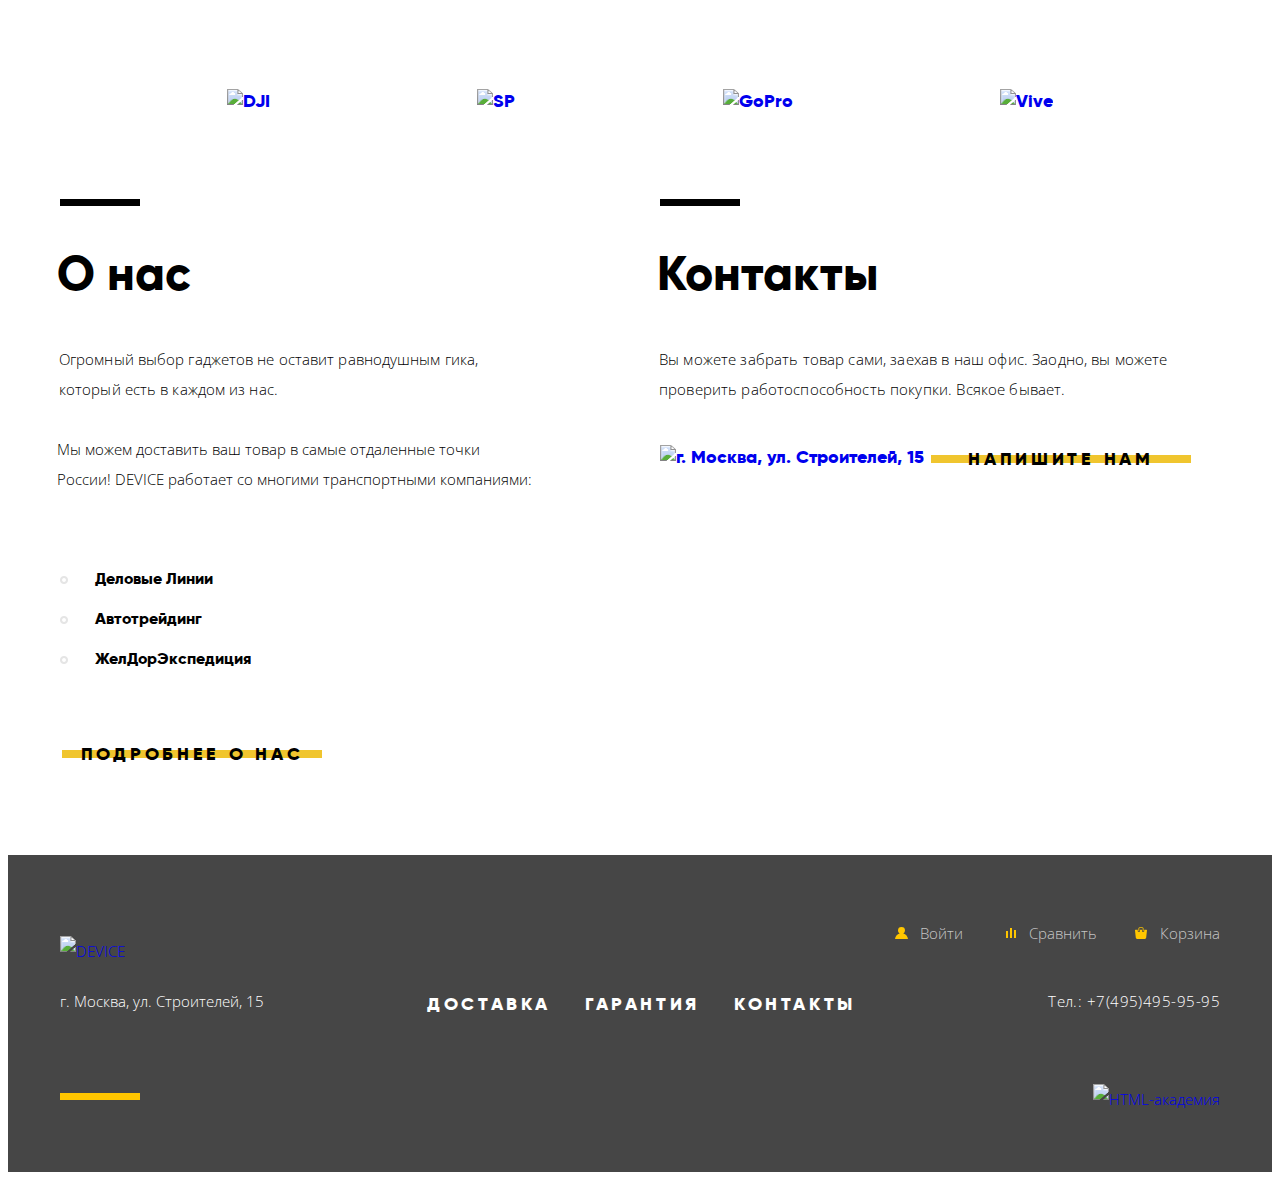
==== commit 365418f7: "Добавление скриптов" ====
--- a/index.html
+++ b/index.html
@@ -137,7 +137,7 @@
         </div>
       </div>
       <div class="slider__buttons">
-        <button class="slider__button slider__button-1 active-button" type="button" aria-label="Переключить слайд"></button>
+        <button class="slider__button slider__button-1 slider__button--active" type="button" aria-label="Переключить слайд"></button>
         <button class="slider__button slider__button-2" type="button" aria-label="Переключить слайд"></button>
         <button class="slider__button slider__button-3" type="button" aria-label="Переключить слайд"></button>
       </div>
@@ -192,7 +192,7 @@
             <h2 class="visually-hidden">Услуги</h2>
             <ul class="services__list">
               <li class="services__item services__item--delivery">
-                <button class="button services__button services__button--delivery active" aria-label="Узнать больше о доставке">Доставка</button>
+                <button class="button services__button services__button--delivery services__button--active" aria-label="Узнать больше о доставке">Доставка</button>
               </li>
               <li class="services__item services__item--warranty">
                 <button class="button services__button services__button--warranty" aria-label="Узнать больше о гарантии">Гарантия</button>
@@ -251,6 +251,7 @@
             <img class="logotypes__img--hover" src="img/logotypes-2-hover.jpg" alt="SP" width="260" height="100">
           </a>
         </li>
+        
         <li class="logotypes__item">
           <a class="logotypes__link" href="#">
             <img class="logotypes__img" src="img/logotypes-3.jpg" alt="GoPro" width="260" height="100">
@@ -320,7 +321,8 @@
 
   <section class="modal modal--map visually-hidden">
     <h3 class="visually-hidden">Адрес магазина на карте</h3>
-    <img src="img/modal-map-big.jpg" alt="г. Москва, ул. Строителей, 15" width="960" height="559">
+    <iframe src="https://www.google.com/maps/embed?pb=!1m18!1m12!1m3!1d2249.1125488779976!2d37.52742931592807!3d55.687030980535816!2m3!1f0!2f0!3f0!3m2!1i1024!2i768!4f13.1!3m3!1m2!1s0x46b54cf65f5c8955%3A0x694710ccd55501e!2z0YPQuy4g0KHRgtGA0L7QuNGC0LXQu9C10LksIDE1!5e0!3m2!1sru!2sru!4v1537200121178" width="960" height="559" frameborder="0" style="border:0" allowfullscreen></iframe>
+    <img class="big-map" src="img/modal-map-big.jpg" alt="г. Москва, ул. Строителей, 15" width="960" height="559">
     <button class="close__button" type="button" aria-label="Закрыть карту"></button>
   </section>
 
@@ -371,6 +373,7 @@
       </div>
     </div>
   </footer>
+  <script src="js/script.min.js"></script>
 </body>
 
 </html>
--- a/css/main.css
+++ b/css/main.css
@@ -543,7 +543,7 @@
 .slide__comment {
   display: block;
   width: 480px;
-  margin-bottom: 45px;
+  margin-bottom: 40px;
   font-family: "Open Sans", "Arial", sans-serif;
   font-weight: 300;
   font-size: 15px;
@@ -568,7 +568,7 @@
 .slide__button {
   max-width: 370px;
   margin-left: 3px;
-  margin-bottom: 50px;
+  margin-bottom: 55px;
   word-wrap: break-word;
 }
 
@@ -578,7 +578,7 @@
   -webkit-box-sizing: border-box;
           box-sizing: border-box;
   min-width: 220px;
-  height: 40px;
+  min-height: 40px;
   padding: 0 5px;
 
   font-family: "Gilroy", "Arial", sans-serif;
@@ -616,14 +616,13 @@
 }
 
 .slide__table {
-  margin-left: 1px;
   margin-top: -2px;
   margin-bottom: 20px;
   border-collapse: collapse;
 }
 
 .slide__table th {
-  padding-top: 3px;
+  padding-top: 0px;
   font-family: "Open Sans", "Arial", sans-serif;
   font-weight: 300;
   font-size: 13px;
@@ -683,7 +682,7 @@
 }
 
 .slider__button:active:before,
-.active-button:before {
+.slider__button--active:before {
   content: "";
   position: absolute;
   top: 50%;
@@ -699,15 +698,16 @@
 }
 
 .main-catalog {
-  margin-top: -70px;
-  margin-bottom: 181px;
+  margin-top: -71px;
+  margin-bottom: 180px;
 }
 
 .main-catalog__list {
   display: -webkit-box;
   display: -ms-flexbox;
   display: flex;
-  flex-wrap: wrap;
+  -ms-flex-wrap: wrap;
+      flex-wrap: wrap;
   padding-left: 0;
   padding-top: 1px;
   list-style: none;
@@ -875,12 +875,17 @@
   min-width: 160px;
 }
 
+.services__button:focus {
+  outline: 0;
+}
+
 .services__button:active {
   position: relative;
   color: rgba(247, 225, 135, 1);
   background-color: rgba(0, 0, 0, 1);
   -webkit-transition: 0s;
   transition: 0s;
+  outline: 0;
 }
 
 .services__button:active:after {
@@ -894,18 +899,19 @@
   background-color: rgba(0, 0, 0, 1);
 }
 
-.active,
-.active:hover,
-.active:focus {
+.services__button--active,
+.services__button--active:hover,
+.services__button--active:focus {
   position: relative;
   color: rgba(247, 225, 135, 1);
   background: none;
   background-color: rgba(0, 0, 0, 1);
   -webkit-transition: 0s;
   transition: 0s;
-}
-
-.active:after {
+  outline: 0;
+}
+
+.services__button--active:after {
   position: absolute;
   top: 0;
   right: -118px;
@@ -996,24 +1002,35 @@
   display: -webkit-box;
   display: -ms-flexbox;
   display: flex;
-  -webkit-box-pack: justify;
-      -ms-flex-pack: justify;
-          justify-content: space-between;
-  flex-wrap: wrap;
+  -webkit-box-pack: space-evenly;
+      -ms-flex-pack: space-evenly;
+          justify-content: space-evenly;
+  -ms-flex-wrap: wrap;
+      flex-wrap: wrap;
   list-style: none;
   margin-bottom: 140px;
   padding-left: 0;
 }
 
+.logotypes__item {
+  margin-left: 40px;
+}
+
+.logotypes__item:nth-child(1) {
+  margin-left: 0;
+}
+
 .logotypes__img--hover {
   display: none;
 }
 
-.logotypes__link:hover .logotypes__img {
+.logotypes__link:hover .logotypes__img,
+.logotypes__link:focus .logotypes__img {
   display: none;
 }
 
-.logotypes__link:hover .logotypes__img--hover {
+.logotypes__link:hover .logotypes__img--hover,
+.logotypes__link:focus .logotypes__img--hover {
   display: block;
 }
 
@@ -1046,7 +1063,7 @@
 .contacts__title {
   position: relative;
   margin-bottom: 45px;
-  margin-left: -2px;
+  margin-left: -3px;
   letter-spacing: 0.1px;
 }
 
@@ -1054,8 +1071,8 @@
 .contacts__title:before {
   content: "";
   position: absolute;
-  top: -54px;
-  left: 0;
+  top: -52px;
+  left: 3px;
   width: 80px;
   height: 7px;
   background-color: rgba(0, 0, 0, 1);
@@ -1111,7 +1128,8 @@
 
 .info__button,
 .contacts__button {
-  box-sizing: border-box;
+  -webkit-box-sizing: border-box;
+          box-sizing: border-box;
   min-width: 260px;
   margin-top: auto;
   margin-left: 2px;
@@ -1141,7 +1159,7 @@
 
 .modal--feedback {
   position: fixed;
-  top: 200px;
+  top: 50px;
   left: 50%;
   -webkit-transform: translate(-50%, 0);
           transform: translate(-50%, 0);
@@ -1153,6 +1171,7 @@
   padding: 80px 100px;
   padding-bottom: 0px;
   background-color: rgba(255, 255, 255, 1);
+  box-shadow: 0px 10px 20px 0 rgba(4, 6, 6, 0.2);
 }
 
 .feedback__list {
@@ -1271,7 +1290,7 @@
 
 .modal--map {
   position: fixed;
-  top: 220px;
+  top: 50px;
   left: 50%;
   -webkit-transform: translate(-50%, 0);
           transform: translate(-50%, 0);
@@ -1295,6 +1314,7 @@
   background: url("../img/close-button.svg");
   opacity: 0.5;
   cursor: pointer;
+  outline: 0;
 }
 
 .close__button:hover,
@@ -1307,7 +1327,7 @@
 }
 
 .footer {
-  margin-top: 63px;
+  margin-top: 61px;
   padding-top: 2px;
   font-family: "Open Sans", "Arial", sans-serif;
   font-weight: 300;
@@ -1546,6 +1566,8 @@
 
 .social__item {
   font-size: 0;
+  margin-left: -3px;
+  margin-top: -2px;
 }
 
 .social__button {
@@ -1584,6 +1606,7 @@
   -ms-flex-item-align: center;
       -ms-grid-row-align: center;
       align-self: center;
+  margin-top: 5px;
 }
 
 .footer__copyright:hover {
@@ -1607,7 +1630,7 @@
 }
 
 .breadcrumbs {
-  margin-bottom: 48px;
+  margin-bottom: 46px;
   padding-left: 0;
   list-style-type: none;
 
@@ -1662,7 +1685,8 @@
   display: -webkit-box;
   display: -ms-flexbox;
   display: flex;
-  flex-wrap: wrap;
+  -ms-flex-wrap: wrap;
+      flex-wrap: wrap;
   width: 1100px;
   margin: 0;
   margin-left: 60px;
@@ -1683,7 +1707,7 @@
 
 .container--title {
   min-width: 268px;
-  height: 70px;
+  min-height: 70px;
   background-color: rgba(220, 220, 220, 1);
 }
 
@@ -1701,7 +1725,7 @@
       -ms-flex-align: center;
           align-items: center;
   width: 832px;
-  height: 70px;
+  min-height: 70px;
   background-color: rgba(238, 238, 238, 1);
 }
 
@@ -1732,6 +1756,9 @@
   letter-spacing: 0.2px;
 }
 
+.sorting__item {
+  margin-right: 28px;
+}
 .sorting__link {
   color: rgba(0, 0, 0, 0.3);
 }
@@ -1758,7 +1785,7 @@
 }
 
 .gradation__link {
-  margin-left: 10px;
+  margin-left: 15px;
 }
 
 .gradation__link svg {
@@ -1795,7 +1822,7 @@
 }
 
 .filters__form .filter:first-child {
-  margin-top: 68px;
+  margin-top: 69px;
 }
 
 .filter {
@@ -1810,9 +1837,13 @@
   background-color: rgba(238, 238, 238, 1);
 }
 
+.filter-price {
+  margin-bottom: 4px;
+}
+
 .filter__title {
-  margin-top: 11px;
-  margin-left: -2px;
+  margin-top: 10px;
+  margin-left: -3px;
   font-family: "Gilroy", "Arial", sans-serif;
   font-weight: 800;
   font-size: 18px;
@@ -2146,7 +2177,7 @@
 .paginator {
   width: 760px;
   height: 70px;
-  margin-bottom: 78px;
+  margin-bottom: 75px;
   background-color: rgba(235, 235, 235, 1);
 }
 
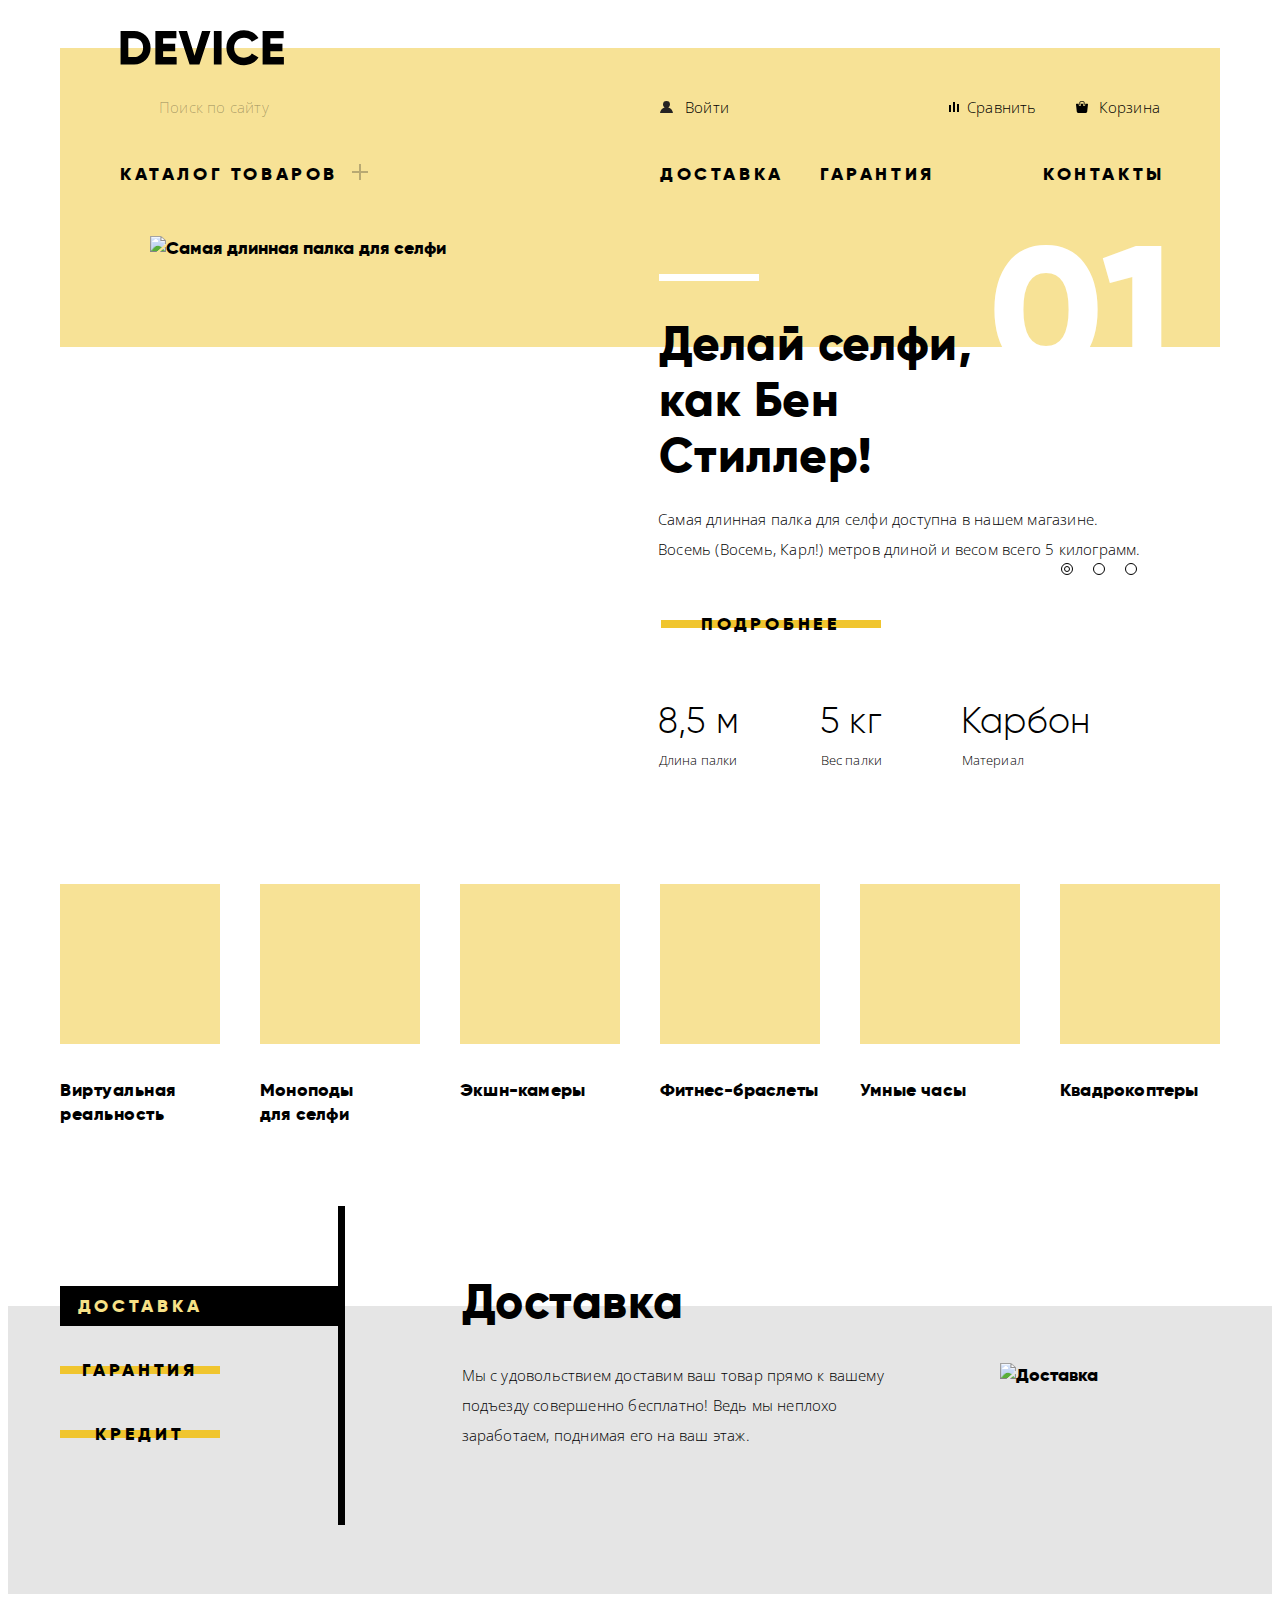
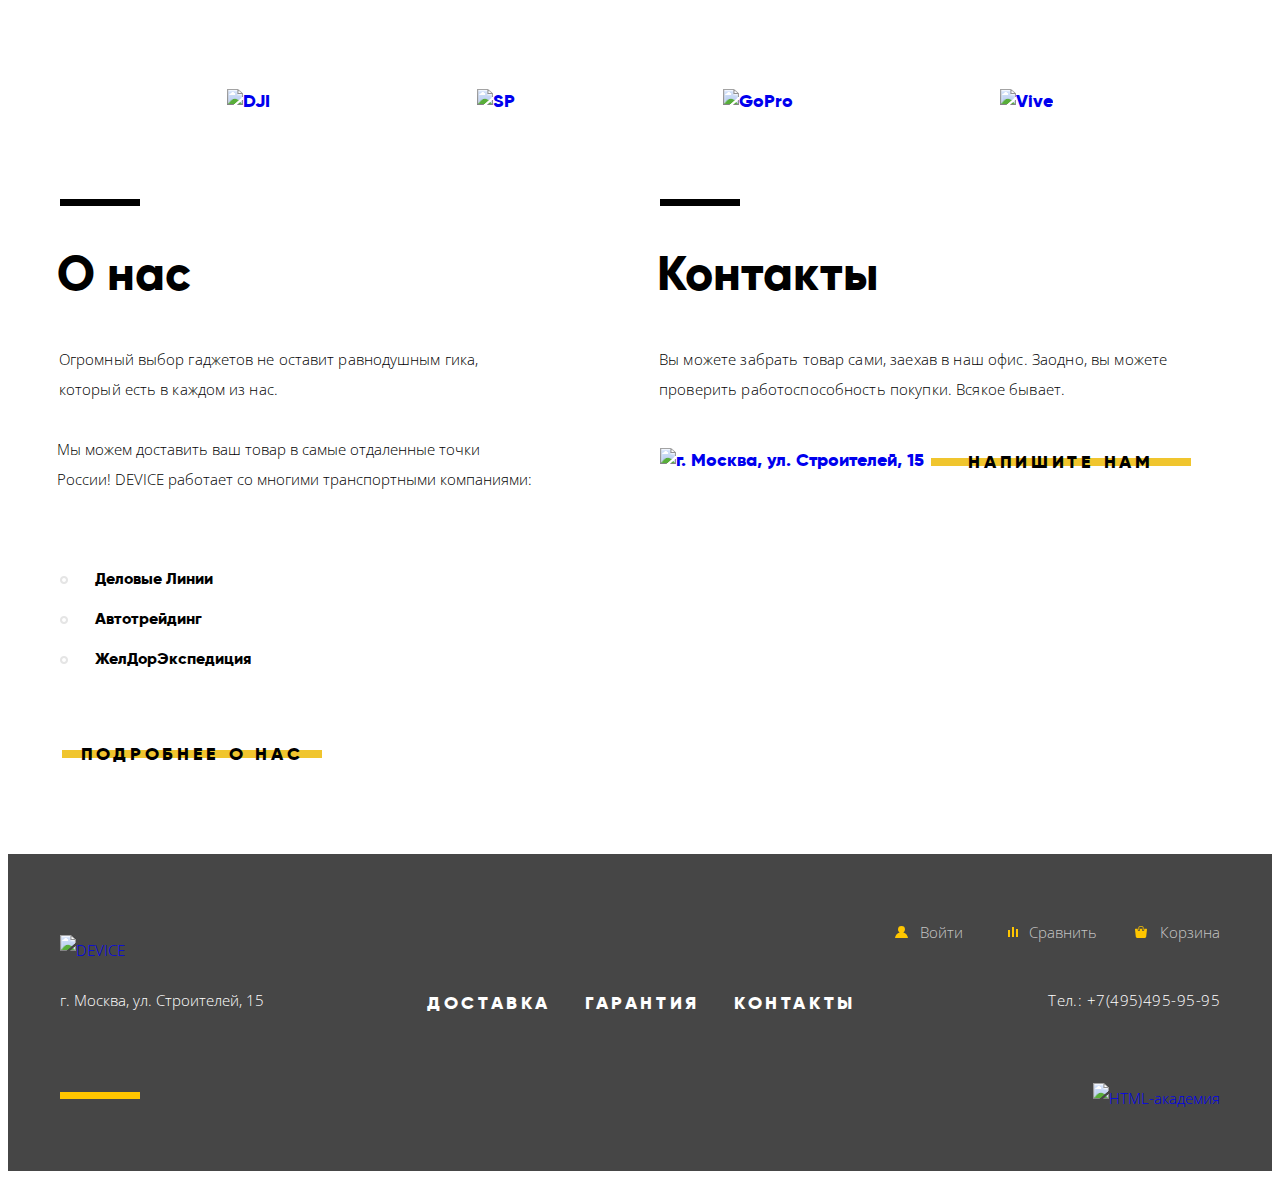
==== commit f574708f: "Доработка скриптов" ====
--- a/index.html
+++ b/index.html
@@ -6,7 +6,7 @@
   <title>HTML Academy: Девайс</title>
   <link href="https://fonts.googleapis.com/css?family=Open+Sans:300,400&amp;subset=cyrillic" rel="stylesheet">
   <link href="css/normalize.css" rel="stylesheet">
-  <link href="css/main.css" rel="stylesheet">
+  <link href="css/main.min.css" rel="stylesheet">
 </head>
 
 <body>
--- a/css/main.min.css
+++ b/css/main.min.css
@@ -0,0 +1 @@
+.main-menu__list,body{font-family:Gilroy,Arial,sans-serif}.header,.search__input,body{color:rgba(0,0,0,1)}.products__item:hover .products__item--hover,.search__input:focus+.search__button{visibility:visible}.button,.slider__button{-webkit-box-sizing:border-box}.columns,.slide{align-content:stretch}@font-face{font-family:Gilroy;src:local("Gilroy Light"),local("Gilroy-Light"),url(fonts/Gilroy/Gilroylight.woff2) format("woff2"),url(fonts/Gilroy/Gilroylight.woff) format("woff"),url(fonts/Gilroy/Gilroylight.ttf) format("truetype");font-weight:300;font-style:normal}@font-face{font-family:Gilroy;src:local("Gilroy ExtraBold"),local("Gilroy-ExtraBold"),url(fonts/Gilroy/Gilroyextrabold.woff2) format("woff2"),url(fonts/Gilroy/Gilroyextrabold.woff) format("woff"),url(fonts/Gilroy/Gilroyextrabold.ttf) format("truetype");font-weight:800;font-style:normal}body{min-width:1200px;padding-top:40px;font-weight:800;font-size:18px;line-height:24px;text-align:left;background-color:rgba(255,255,255,1)}.header__user-navigation,.search__input{font-family:"Open Sans",Arial,sans-serif;font-weight:300;letter-spacing:.2px}.visually-hidden:not(:focus):not(:active),input[type=radio].visually-hidden,input[type=checkbox].visually-hidden{position:absolute;width:1px;height:1px;margin:-1px;border:0;padding:0;white-space:nowrap;-webkit-clip-path:inset(100%);clip-path:inset(100%);clip:rect(0 0 0 0);overflow:hidden}.big-container{width:100%}.container{width:1160px;margin:0 auto}.wrapper{position:relative;width:1040px;margin:0 60px}a{text-decoration:none}.header{height:186px;background-color:rgba(247,226,150,1)}.header--main-page{min-height:299px}.header__logo{position:absolute;left:0;bottom:100%;-webkit-transform:translate(0,50%);transform:translate(0,50%);height:36px;cursor:pointer}.header__logo:focus,.header__logo:hover{opacity:.7}.header__logo:active{opacity:.3}.search__form{display:-webkit-box;display:-ms-flexbox;display:flex;width:441px;margin-right:29px}.search__input{width:356px;height:50px;line-height:50px;padding-left:39px;font-size:15px;border:none;background:url(../img/header-search.svg) 4px 50% no-repeat;background-size:16px 16px}.search__input::-webkit-search-cancel-button{-webkit-appearance:none}.search__input::-webkit-input-placeholder{font-family:"Open Sans",Arial,sans-serif;font-weight:300;font-size:15px;letter-spacing:.2px;color:rgba(0,0,0,.3)}.search__input:-ms-input-placeholder{font-family:"Open Sans",Arial,sans-serif;font-weight:300;font-size:15px;letter-spacing:.2px;color:rgba(0,0,0,.3)}.search__input::-ms-input-placeholder{font-family:"Open Sans",Arial,sans-serif;font-weight:300;font-size:15px;letter-spacing:.2px;color:rgba(0,0,0,.3)}.search__input:placeholder{font-family:"Open Sans",Arial,sans-serif;font-weight:300;font-size:15px;letter-spacing:.2px;color:rgba(0,0,0,.3)}.search__input:hover::-webkit-input-placeholder{color:rgba(0,0,0,.6)}.search__input:hover:-ms-input-placeholder{color:rgba(0,0,0,.6)}.search__input:hover::-ms-input-placeholder{color:rgba(0,0,0,.6)}.search__input:hover:placeholder{color:rgba(0,0,0,.6)}.search__input:focus{border-bottom:2px solid rgba(0,0,0,1);outline:0}.search__button{visibility:hidden;width:85px;height:50px;font-size:15px;line-height:30px;border:2px solid rgba(0,0,0,1);background-color:rgba(247,226,150,1);cursor:pointer}.search__button:focus,.search__button:hover{color:rgba(255,255,255,1);background-color:rgba(0,0,0,1)}.search__button:active{color:rgba(255,255,255,.3);background-color:rgba(0,0,0,1)}.header__user-navigation{display:-webkit-box;display:-ms-flexbox;display:flex;margin-bottom:30px;padding-top:34px;padding-left:0;list-style:none;font-size:0}.user-navigation__item--header-account{display:-webkit-box;display:-ms-flexbox;display:flex;min-width:350px}.catalog__item,.main-menu__catalog{display:-webkit-box;display:-ms-flexbox}.user-navigation__item--header-account .user-navigation__link--header:first-child{margin-right:20px;padding-left:25px}.user-navigation__item--header:last-child{margin-left:auto}.user-navigation__link--header{line-height:50px;font-size:15px;color:rgba(0,0,0,1);opacity:1}.user-navigation__link--header:focus,.user-navigation__link--header:hover{color:rgba(0,0,0,.6);opacity:.6}.user-navigation__link--header:active{color:rgba(0,0,0,.3);opacity:.3}.user-navigation__link--header-enter,.user-navigation__link--header-name{background:url(../img/header-user-nav-user.svg) 0 50% no-repeat}.user-navigation__link--header-enter{margin-left:70px}.user-navigation__link--header-name{word-wrap:break-word;min-width:auto;margin-left:auto}.user-navigation__link--header-exit{color:rgba(0,0,0,.3);margin-right:55px}.button,.catalog__link,.main-menu__link{color:rgba(0,0,0,1)}.user-navigation__link--header-compare{width:100px;padding-left:27px;background:url(../img/header-user-nav-compare.svg) 10% 50% no-repeat}.user-navigation__link--header-basket{margin-left:auto;padding-left:23px;background:url(../img/header-user-nav-basket.svg) 0 50% no-repeat}.main-menu__list{display:-webkit-box;display:-ms-flexbox;display:flex;padding:0;list-style:none;font-weight:800;font-size:18px;line-height:24px;letter-spacing:3.6px;text-transform:uppercase}.main-menu__item--delivery,.main-menu__item--warranty{width:160px}.main-menu__item--contacts{width:117px}.main-menu__item:last-child{margin-left:auto}.main-menu__link:focus,.main-menu__link:hover{color:rgba(0,0,0,.6);opacity:.6}.main-menu__link:active{color:rgba(0,0,0,.3)}.main-menu__item--catalog{width:250px;margin-right:290px;background:url(../img/main-menu-catalog-plus.svg) 99% 2px no-repeat}.main-menu__item--catalog:hover .wrapper--menu-catalog{display:block}.wrapper--menu-catalog{display:none;position:absolute;width:1100px;min-height:142px;padding-top:19px;padding-left:60px;margin-left:-60px;margin-right:0;background-color:rgba(247,226,150,1);z-index:9}.slide,.slide__slogan,.slider{position:relative}.main-menu__catalog{display:flex;-webkit-box-orient:horizontal;-webkit-box-direction:normal;-ms-flex-direction:row;flex-direction:row;-ms-flex-wrap:wrap;flex-wrap:wrap;min-width:400px;min-height:120px;padding-left:0;list-style:none;font-family:"Open Sans",Arial,sans-serif;font-weight:300;font-size:15px;line-height:36px;letter-spacing:.2px;text-transform:none}.catalog__item,.products__item--hover{-webkit-box-orient:vertical;-webkit-box-direction:normal}.slide__slogan,.slide__slogan::after{font-family:Gilroy,Arial,sans-serif;font-weight:800}.button,.footer__menu,.new::after,.paginator__list{text-transform:uppercase}.main-menu__catalog .catalog__item{width:160px;margin-right:40px;margin-bottom:20px}.main-menu__catalog .catalog__item:nth-child(1){width:200px}.main-menu__catalog .catalog__item:nth-child(2),.main-menu__catalog .catalog__item:nth-child(3){width:160px}.catalog__item{display:flex;-ms-flex-direction:column;flex-direction:column}.catalog__link:focus,.catalog__link:hover{color:rgba(0,0,0,.6)}.catalog__link:active{color:rgba(0,0,0,.3)}.slider{min-height:410px;margin-bottom:0}.wrapper--slide{width:1160px;margin:0}.slide{display:-webkit-box;display:-ms-flexbox;display:flex;-webkit-box-align:stretch;-ms-flex-align:stretch;align-items:stretch;-ms-flex-line-pack:stretch;top:-110px;left:0;width:1160px}.slide-1{z-index:4}.slide-1 .slide__img{margin-top:-1px;margin-right:34px}.slide-2{z-index:3}.slide-2 .slide__img{margin-top:11px;margin-right:25px}.slide-3{z-index:2}.slide-3 .slide__img{margin-top:65px;margin-right:9px}.slide__img{margin-left:auto;margin-right:35px}.slide__description{-ms-flex-item-align:start;align-self:flex-start;width:510px;margin-top:-1px;margin-left:auto;margin-right:52px}.slide__slogan{display:block;z-index:2;margin-top:80px;margin-bottom:20px;margin-left:1px;font-size:47.5px;text-align:left;line-height:56px;letter-spacing:.45px}.slide__slogan::before{content:"";display:block;position:absolute;top:-42px;width:100px;height:7px;background-color:rgba(255,255,255,1)}.slide__slogan::after{content:"";position:absolute;z-index:-1;top:-94px;left:330px;font-size:180.5px;line-height:1;letter-spacing:1.8px;text-align:right;color:rgba(255,255,255,1)}.slide-1 .slide__slogan::after{content:"01";z-index:-1}.slide-2 .slide__slogan::after{content:"02";left:305px;z-index:-1}.slide-3 .slide__slogan::after{content:"03";left:303px;z-index:-1}.slide-1 .slide__slogan,.slide-2 .slide__slogan{width:403px}.slide__comment{display:block;width:480px;margin-bottom:40px;font-family:"Open Sans",Arial,sans-serif;font-weight:300;font-size:15px;text-align:left;line-height:30px;letter-spacing:.2px}.button,.slider__buttons{display:inline-block;vertical-align:middle}.button,.slide__table td{font-family:Gilroy,Arial,sans-serif}.slide-1 .slide__comment{width:495px}.slide-2 .slide__comment{width:450px}.slide-3 .slide__comment{width:480px;letter-spacing:.17px}.slide__button{max-width:370px;margin-left:3px;margin-bottom:55px;word-wrap:break-word}.button{box-sizing:border-box;min-width:220px;min-height:40px;padding:0 5px;font-weight:800;font-size:18px;line-height:40px;letter-spacing:3.7px;text-align:center;background:-webkit-gradient(linear,left top,left bottom,color-stop(40%,transparent),color-stop(40%,rgba(240,197,46,1)),color-stop(60%,rgba(240,197,46,1)),color-stop(60%,transparent));background:linear-gradient(to bottom,transparent 40%,rgba(240,197,46,1) 40%,rgba(240,197,46,1) 60%,transparent 60%);border:none;cursor:pointer}.logotypes__list,.main-catalog__list,.services__list{list-style:none;padding-left:0}.button:focus,.button:hover{-webkit-transition:background .5s ease;transition:background .5s ease;background:rgba(240,197,46,1)}.button:focus{border-color:#663d15;outline:dotted thin;outline:-webkit-focus-ring-color auto 5px}.slide__table td,.slide__table th{font-weight:300;border:none;text-align:left}.button:active{color:rgba(0,0,0,.3);background:rgba(240,197,46,1)}.slide__table{margin-top:-2px;margin-bottom:20px;border-collapse:collapse}.slide__table th{padding-top:0;font-family:"Open Sans",Arial,sans-serif;font-size:13px;line-height:30px;letter-spacing:.1px}.slide__table td{padding:0;font-size:36px;line-height:48px;letter-spacing:.2px}.contacts__title,.info__title,.main-catalog__title,.services__title{font-family:Gilroy,Arial,sans-serif;font-weight:800}.table__cell{width:139px}.table__row td:nth-child(3),.table__row th:nth-child(1){width:160px}.slider__buttons{position:absolute;min-width:60px;right:83px;top:215px;font-size:0;z-index:9}.slider__button{position:relative;box-sizing:border-box;width:12px;height:12px;margin-right:20px;padding:0;border:1px solid rgba(0,0,0,1);border-radius:50%;background:rgba(255,255,255,1)}.slider__button:last-child{margin-right:0}.slider__button--active::before,.slider__button:active::before{content:"";position:absolute;top:50%;left:50%;-webkit-transform:translate(-50%,-50%);transform:translate(-50%,-50%);width:4px;height:4px;border:1px solid rgba(0,0,0,1);border-radius:50%;background:rgba(255,255,255,1)}.main-catalog{margin-top:-71px;margin-bottom:180px}.main-catalog__list{display:-webkit-box;display:-ms-flexbox;display:flex;-ms-flex-wrap:wrap;flex-wrap:wrap;padding-top:1px}.main-catalog__item{margin-right:40px;margin-top:30px}.main-catalog__item:nth-child(6n){margin-right:0}.main-catalog__title{display:block;width:160px;font-size:18px;line-height:24px;letter-spacing:.2px;color:rgba(0,0,0,1)}.main-catalog__title--vr{letter-spacing:.5px}.main-catalog__title--mono{width:120px}.main-catalog__link:active .main-catalog__title{opacity:.3}.main-catalog__img{display:block;width:160px;height:160px;margin-bottom:34px}.main-catalog__img--1{background:url(../img/main-catalog-1.png) 50% 50% no-repeat rgba(240,197,46,.5)}.main-catalog__link:active .main-catalog__img--1{background:url(../img/main-catalog-1-active.png) 50% 50% no-repeat;-webkit-transition:0s;transition:0s}.main-catalog__img--2{background:url(../img/main-catalog-2.png) 50% 95% no-repeat rgba(240,197,46,.5)}.main-catalog__link:active .main-catalog__img--2{background:url(../img/main-catalog-2-active.png) 50% 95% no-repeat;-webkit-transition:0s;transition:0s}.main-catalog__img--3{background:url(../img/main-catalog-3.png) 55% 53% no-repeat rgba(240,197,46,.5)}.main-catalog__link:active .main-catalog__img--3{background:url(../img/main-catalog-3-active.png) 55% 53% no-repeat;-webkit-transition:0s;transition:0s}.main-catalog__img--4{background:url(../img/main-catalog-4.png) 51% 53% no-repeat rgba(240,197,46,.5)}.main-catalog__link:active .main-catalog__img--4{background:url(../img/main-catalog-4-active.png) 51% 53% no-repeat;-webkit-transition:0s;transition:0s}.main-catalog__img--5{background:url(../img/main-catalog-5.png) 52% 52% no-repeat rgba(240,197,46,.5)}.main-catalog__link:active .main-catalog__img--5{background:url(../img/main-catalog-5-active.png) 52% 52% no-repeat;-webkit-transition:0s;transition:0s}.main-catalog__img--6{background:url(../img/main-catalog-6.png) 48% 54% no-repeat rgba(240,197,46,.5)}.main-catalog__link:active .main-catalog__img--6{background:url(../img/main-catalog-6-active.png) 48% 54% no-repeat;-webkit-transition:0s;transition:0s}.main-catalog__link:focus .main-catalog__img,.main-catalog__link:hover .main-catalog__img{background-color:rgba(240,197,46,1)}.services{min-height:288px;margin:0 0 95px;background-color:rgba(229,229,229,1)}.services .container{position:relative;min-height:288px}.contacts,.info{min-height:520px}.container--services{position:relative;top:-20px;width:1160px}.wrapper--services{display:-webkit-box;display:-ms-flexbox;display:flex;-webkit-box-align:start;-ms-flex-align:start;align-items:flex-start;width:auto;margin:0}.services__list{margin-top:0;position:relative}.services__list::after{position:absolute;top:-80px;left:278px;content:"";display:block;width:7px;height:319px;background-color:rgba(0,0,0,1)}.services__button--active::after,.services__button:active::after{right:-118px;display:block;width:118px;height:40px;top:0;content:""}.services__item{margin-bottom:24px}.services__button{-webkit-box-sizing:border-box;box-sizing:border-box;min-width:160px}.services__button:focus{outline:0}.services__button:active{position:relative;color:rgba(247,225,135,1);background-color:rgba(0,0,0,1);-webkit-transition:0s;transition:0s;outline:0}.services__button:active::after{position:absolute;background-color:rgba(0,0,0,1)}.services__button--active,.services__button--active:focus,.services__button--active:hover{position:relative;color:rgba(247,225,135,1);background:0 0;background-color:rgba(0,0,0,1);-webkit-transition:0s;transition:0s;outline:0}.services__button--active::after{position:absolute;background-color:rgba(0,0,0,1)}.services__info{position:relative;width:760px;margin-left:auto;margin-top:0}.services__description--credit,.services__description--delivery,.services__description--warranty{display:-webkit-box;display:-ms-flexbox;display:flex;-webkit-box-pack:center;-ms-flex-pack:center;justify-content:center;-webkit-box-align:start;-ms-flex-align:start;align-items:flex-start;position:relative;top:0;left:0;margin-left:-10px}.columns,.logotypes__list{display:-webkit-box;display:-ms-flexbox}.wrapper--services-info{width:460px;margin-left:2px;margin-top:-7px;margin-right:40px}.services__img{width:260px;-ms-flex-item-align:center;-ms-grid-row-align:center;align-self:center;margin-left:-11px}.services__img img{-webkit-transform:translateX(50%);transform:translateX(50%)}.services__img--credit,.services__img--warranty{margin-top:-10px}.contacts__title,.info__title,.services__title{margin-top:0;margin-bottom:33px;font-size:47.5px;line-height:47.5px;text-align:left;letter-spacing:.5px}.contacts__description,.info__description,.services__comment{font-family:"Open Sans",Arial,sans-serif;font-weight:300;font-size:15px;line-height:30px}.services__comment{width:430px;letter-spacing:.2px}.logotypes__list{display:flex;-webkit-box-pack:space-evenly;-ms-flex-pack:space-evenly;justify-content:space-evenly;-ms-flex-wrap:wrap;flex-wrap:wrap;margin-bottom:140px}.logotypes__item{margin-left:40px}.logotypes__item:nth-child(1){margin-left:0}.logotypes__img--hover,.logotypes__link:focus .logotypes__img,.logotypes__link:hover .logotypes__img{display:none}.logotypes__link:focus .logotypes__img--hover,.logotypes__link:hover .logotypes__img--hover{display:block}.columns{display:flex;-webkit-box-pack:justify;-ms-flex-pack:justify;justify-content:space-between;-webkit-box-align:stretch;-ms-flex-align:stretch;align-items:stretch;-ms-flex-line-pack:stretch}.feedback__list,.footer__user-navigation{display:-webkit-box;-ms-flex-wrap:wrap;list-style:none}.info{width:500px;margin-bottom:20px}.contacts,.info{margin-top:-2px}.contacts__title,.info__title{position:relative;margin-bottom:45px;margin-left:-3px;letter-spacing:.1px}.contacts__title::before,.info__title::before{content:"";position:absolute;top:-52px;left:3px;width:80px;height:7px;background-color:rgba(0,0,0,1)}.modal--feedback,.modal--map{position:fixed;top:50px;left:50%}.contacts__description,.info__description{margin-bottom:30px;margin-left:-1px;letter-spacing:.1px;text-align:left}.feedback__label,.info__transport{font-family:Gilroy,Arial,sans-serif;font-weight:800;color:rgba(0,0,0,1)}.info__description{width:478px}.info__description:nth-of-type(2){margin-left:-3px;letter-spacing:0}.contacts__description{width:520px;letter-spacing:.14px}.info__transport{margin-top:65px;margin-left:-5px;margin-bottom:55px;padding-left:20px;list-style:none;font-size:16px;line-height:2.5}.info__transport .info__item{list-style-image:url(../img/info-list-style.png);padding-left:20px}.info__transport .info__item:last-child{margin-bottom:0}.contacts__button,.info__button{-webkit-box-sizing:border-box;box-sizing:border-box;min-width:260px;margin-top:auto;margin-left:2px}.info__link{color:rgba(0,0,0,1)}.contacts{width:560px}.contacts__description{margin-bottom:38px}.contacts__map{max-width:100%;margin-bottom:63px}@-webkit-keyframes emergence{0%{-webkit-transform:translateX(-100%);transform:translateX(-100%)}100%{-webkit-transform:translateX(-50%);transform:translateX(-50%)}}@keyframes emergence{0%{-webkit-transform:translateX(-100%);transform:translateX(-100%)}100%{-webkit-transform:translateX(-50%);transform:translateX(-50%)}}.modal-emergence{-webkit-animation:emergence 1s;animation:emergence 1s}@-webkit-keyframes shake{0%,100%{-webkit-transform:translateX(0);transform:translateX(0)}10%,30%,50%,70%,90%{-webkit-transform:translateX(-10px);transform:translateX(-10px)}20%,40%,60%,80%{-webkit-transform:translateX(10px);transform:translateX(10px)}}@keyframes shake{0%,100%{-webkit-transform:translateX(0);transform:translateX(0)}10%,30%,50%,70%,90%{-webkit-transform:translateX(-10px);transform:translateX(-10px)}20%,40%,60%,80%{-webkit-transform:translateX(10px);transform:translateX(10px)}}.modal-shake{-webkit-animation:shake .6s;animation:shake .6s}.modal{z-index:10}.modal--feedback{-webkit-transform:translate(-50%,0);transform:translate(-50%,0);margin:0 auto;-webkit-box-sizing:border-box;box-sizing:border-box;width:960px;min-height:555px;padding:80px 100px 0;background-color:rgba(255,255,255,1);-webkit-box-shadow:0 10px 20px 0 rgba(4,6,6,.2);box-shadow:0 10px 20px 0 rgba(4,6,6,.2)}.feedback__list{display:-ms-flexbox;display:flex;flex-wrap:wrap;-webkit-box-pack:justify;-ms-flex-pack:justify;justify-content:space-between;padding-left:0}.feedback__item{-webkit-box-sizing:border-box;box-sizing:border-box;width:360px;margin-bottom:35px}.feedback__item--name{margin-right:40px}.feedback__item--message{margin-bottom:20px;width:720px}.feedback__label{display:block;margin-bottom:5px;font-size:17.5px;letter-spacing:normal;text-align:left}.feedback__input,.footer{font-family:"Open Sans",Arial,sans-serif}.feedback__input{-webkit-box-sizing:border-box;box-sizing:border-box;width:360px;height:50px;padding-left:20px;font-weight:400;font-size:14px;line-height:17px;color:rgba(70,70,70,1);background-color:rgba(230,230,230,.5);border:none}.feedback__input--message{-webkit-box-sizing:border-box;box-sizing:border-box;width:760px;min-height:156px;padding-top:19px}.feedback__input::-webkit-input-placeholder{font-family:"Open Sans",Arial,sans-serif;font-weight:400;font-size:14px;line-height:18px;color:rgba(70,70,70,.4)}.feedback__input:-ms-input-placeholder{font-family:"Open Sans",Arial,sans-serif;font-weight:400;font-size:14px;line-height:18px;color:rgba(70,70,70,.4)}.feedback__input::-ms-input-placeholder{font-family:"Open Sans",Arial,sans-serif;font-weight:400;font-size:14px;line-height:18px;color:rgba(70,70,70,.4)}.feedback__input:placeholder{font-family:"Open Sans",Arial,sans-serif;font-weight:400;font-size:14px;line-height:18px;color:rgba(70,70,70,.4)}.feedback__input:hover{background-color:rgba(230,230,230,.8)}.feedback__input:focus{background-color:rgba(255,255,255,1);outline:rgba(240,197,46,1) solid 3px}.feedback__input:invalid{background-color:rgba(246,218,218,1)}.modal--feedback .modal__button{-webkit-box-sizing:border-box;box-sizing:border-box;min-width:200px}.modal--map{-webkit-transform:translate(-50%,0);transform:translate(-50%,0);-webkit-box-sizing:border-box;box-sizing:border-box;width:960px;height:559px;padding:0;-webkit-box-shadow:0 10px 20px 0 rgba(4,6,6,.2);box-shadow:0 10px 20px 0 rgba(4,6,6,.2)}.close__button{position:absolute;top:25px;right:22px;width:55px;height:55px;border:none;border-radius:50%;background:url(../img/close-button.svg);opacity:.5;cursor:pointer;outline:0}.close__button:focus,.close__button:hover{opacity:1}.close__button:active{opacity:.3}.footer{margin-top:60px;padding-top:2px;font-weight:300;font-size:15px;line-height:30px;color:rgba(255,255,255,1);background-color:rgba(70,70,70,1)}.footer__menu,.page__title{font-family:Gilroy,Arial,sans-serif;font-weight:800}.footer--catalog{margin-top:0}.footer--catalog .footer__middle{margin-bottom:29px}.footer .container{padding-top:43px;padding-bottom:45px}.footer__top{display:-webkit-box;display:-ms-flexbox;display:flex;-webkit-box-pack:justify;-ms-flex-pack:justify;justify-content:space-between;-webkit-box-align:end;-ms-flex-align:end;align-items:flex-end;margin-bottom:5px}.footer__logo{-ms-flex-item-align:end;align-self:flex-end;cursor:pointer}.filters__title,.footer__copyright,.sorting__gradation,.sorting__title{-ms-grid-row-align:center;align-self:center}.footer__logo:focus,.footer__logo:hover{opacity:.6}.footer__logo:active{opacity:.3}.footer__user-navigation{display:-ms-flexbox;display:flex;flex-wrap:wrap;width:600px;line-height:36px}.user-navigation__item--footer{margin-right:20px}.user-navigation__item--footer-account{display:-webkit-box;display:-ms-flexbox;display:flex;-ms-flex-wrap:wrap;flex-wrap:wrap;min-width:382px;margin-right:0}.user-navigation__item--footer-account .user-navigation__link--footer-enter,.user-navigation__item--footer-account .user-navigation__link--footer-name{background:url(../img/footer-user-nav-user.svg) 0 50% no-repeat}.user-navigation__item--footer-name{margin-right:20px}.user-navigation__item--footer-compare{margin-left:0;margin-right:30px}.user-navigation__item--footer-basket{margin-left:auto;margin-right:0;text-align:right}.user-navigation__link--footer{color:rgba(255,255,255,.7);opacity:1}.user-navigation__link--footer:focus,.user-navigation__link--footer:hover{color:rgba(255,255,255,1);opacity:.6}.user-navigation__link--footer:active{color:rgba(255,255,255,.3);opacity:.3}.user-navigation__link--footer-enter{margin-left:275px;padding-left:25px;width:82px}.user-navigation__link--footer-name{-webkit-box-sizing:border-box;box-sizing:border-box;margin-left:auto;padding-right:20px;padding-left:27px;max-width:300px;word-wrap:break-word}.user-navigation__link--footer-exit{width:82px;color:rgba(255,255,255,.3)}.user-navigation__link--footer-compare{padding-left:27px;background:url(../img/footer-user-nav-compare.svg) 7% 50% no-repeat}.user-navigation__link--footer-basket{padding-left:25px;background:url(../img/footer-user-nav-basket.svg) 0 50% no-repeat}.footer__middle{display:-webkit-box;display:-ms-flexbox;display:flex;-webkit-box-pack:justify;-ms-flex-pack:justify;justify-content:space-between;margin-bottom:30px}.footer__bottom,.footer__menu{display:-webkit-box;display:-ms-flexbox}.footer__address{width:300px;margin-right:60px}.footer__phone{width:300px;margin-left:60px;padding:0;text-align:right;letter-spacing:.45px}.footer__menu{display:flex;-ms-flex-wrap:wrap;flex-wrap:wrap;-webkit-box-pack:justify;-ms-flex-pack:justify;justify-content:space-between;width:440px;padding-right:22px;list-style:none;font-size:18px;line-height:30px;letter-spacing:3.6px}.footer__menu .menu__item:first-child{margin-left:-15px}.footer .menu__link{color:rgba(255,255,255,1)}.footer .menu__link:focus,.footer .menu__link:hover{color:rgba(255,255,255,.6)}.footer .menu__link:active{color:rgba(255,255,255,.3)}.footer__bottom{display:flex;-webkit-box-align:center;-ms-flex-align:center;align-items:center;position:relative}.footer__social,.wrapper--selection{display:-webkit-box;display:-ms-flexbox}.footer__bottom::after{content:"";position:absolute;top:26px;left:0;width:80px;height:7px;background-color:rgba(255,198,0,1)}.footer__social{display:flex;-ms-flex-wrap:wrap;flex-wrap:wrap;-ms-flex-pack:distribute;justify-content:space-around;width:160px;margin-left:500px;padding-left:0;list-style:none}.social__item{font-size:0;margin-left:-3px;margin-top:-2px}.social__button{display:block;width:32px;height:32px;border:none;border-radius:50%;opacity:.3}.social__button:hover{opacity:.6}.social__button:active{opacity:.1}.filter__input--checkbox:focus+.filter__label::before,.filter__input--checkbox:hover+.filter__label::before,.footer__copyright:hover{opacity:.6}.social__button--fb{background-image:url(../img/social-fb.svg)}.social__button--instagram{background-image:url(../img/social-instagram.svg)}.social__button--twitter{background-image:url(../img/social-twitter.svg)}.footer__copyright{margin-left:auto;-ms-flex-item-align:center;margin-top:5px}.footer__copyright:active{opacity:.3}.page__title{margin-top:36px;margin-bottom:25px;font-size:47px;line-height:48px;letter-spacing:.5px}.breadcrumbs{margin-bottom:46px;padding-left:0;list-style-type:none;font-family:"Open Sans",Arial,sans-serif;font-weight:300;font-size:14px;line-height:24px;letter-spacing:.1px}.breadcrumbs__item{display:inline-block;vertical-align:top;margin-right:13px;padding-left:20px;background:url(../img/breadcrumbs-arrow.svg) 0 50% no-repeat}.breadcrumbs__item--main{padding-left:0;background-image:none}.breadcrumbs__link{color:rgba(0,0,0,.3)}.breadcrumbs__link:hover{color:rgba(0,0,0,.6)}.breadcrumbs__link:active{color:rgba(0,0,0,.1)}.breadcrumbs__link--current:active,.breadcrumbs__link--current:hover,.sorting__link{color:rgba(0,0,0,.3)}.breadcrumbs__link--current{letter-spacing:.3px}.big-container--selection{min-height:70px;background:-webkit-gradient(linear,left top,right top,color-stop(50%,rgba(220,220,220,1)),color-stop(50%,rgba(238,238,238,1)));background:linear-gradient(to right,rgba(220,220,220,1) 50%,rgba(238,238,238,1) 50%)}.wrapper--selection{display:flex;-ms-flex-wrap:wrap;flex-wrap:wrap;width:1100px;margin:0 0 0 60px;background-color:rgba(238,238,238,1)}.sorting,.sorting__list{display:-webkit-box;display:-ms-flexbox}.filters__title,.sorting__title{-ms-flex-item-align:center;font-family:Gilroy,Arial,sans-serif;font-weight:800;font-size:17.5px;text-transform:uppercase;letter-spacing:2.9px}.container--title{min-width:268px;min-height:70px;background-color:rgba(220,220,220,1)}.filters__title{line-height:70px}.sorting{display:flex;-ms-flex-wrap:wrap;flex-wrap:wrap;-webkit-box-align:center;-ms-flex-align:center;align-items:center;width:832px;min-height:70px;background-color:rgba(238,238,238,1)}.sorting__title{margin-left:72px;width:160px}.sorting__list{display:flex;-ms-flex-wrap:wrap;flex-wrap:wrap;-webkit-box-pack:space-evenly;-ms-flex-pack:space-evenly;justify-content:space-evenly;-webkit-box-align:center;-ms-flex-align:center;align-items:center;min-width:290px;max-width:480px;list-style:none;font-family:"Open Sans",Arial,sans-serif;font-weight:400;font-size:14px;text-align:left;line-height:17.5px;letter-spacing:.2px}.sorting__item{margin-right:28px}.sorting__link:hover{color:rgba(0,0,0,.6)}.active-link,.sorting__link:active{color:rgba(0,0,0,1)}.sorting__gradation{-ms-flex-item-align:center;width:auto;margin-left:auto;margin-right:0}.gradation__link{margin-left:15px}.gradation__link svg{fill:rgba(211,210,210,1)}.gradation__link:hover svg{fill:rgba(167,165,166,1)}.active-link svg,.active-link:hover svg{fill:rgba(35,31,32,1)}.big-container--catalog{background:-webkit-gradient(linear,left top,right top,color-stop(50%,rgba(238,238,238,1)),color-stop(50%,rgba(255,255,255,1)));background:linear-gradient(to right,rgba(238,238,238,1) 50%,rgba(255,255,255,1) 50%)}.wrapper--catalog{display:-webkit-box;display:-ms-flexbox;display:flex;background-color:rgba(255,255,255,1)}.filter,.filters{background-color:rgba(238,238,238,1)}.filters{min-width:268px}.filters__form .filter:first-child{margin-top:69px}.filter{-webkit-box-sizing:border-box;box-sizing:border-box;min-width:200px;margin-right:68px;border:none;padding-top:0;padding-left:0;border-top:2px solid rgba(0,0,0,1)}.filter-price{margin-bottom:4px}.filter__title{margin-top:10px;margin-left:-3px;font-family:Gilroy,Arial,sans-serif;font-weight:800;font-size:18px;line-height:24px;letter-spacing:.2px}.filter__list{list-style:none;padding-left:0}.filter__label{position:relative;display:block;margin-left:-5px;padding-left:40px;font-family:"Open Sans",Arial,sans-serif;font-weight:300;font-size:14px;text-align:left;line-height:40px;letter-spacing:.1px;cursor:pointer}.filter-price__input,.new::after{font-family:Gilroy,Arial,sans-serif;font-size:14px;vertical-align:middle}.filter-price__range{width:196px;margin-bottom:20px}.range{position:relative;height:50px;margin-bottom:-42px}.range__scale{width:196px;height:2px;margin-top:35px;background-color:rgba(219,219,219,1)}.range__bar{width:105px;height:2px;background-color:rgba(145,201,47,1)}.range__control{position:absolute;top:-10px;left:0;width:4px;height:4px;border:8px solid rgba(255,255,255,1);background-color:rgba(171,171,171,1);-webkit-box-shadow:0 2px 1px 0 rgba(207,207,207,1);box-shadow:0 2px 1px 0 rgba(207,207,207,1);border-radius:50%;cursor:pointer}.range__control:active{border:9px solid rgba(255,255,255,1)}.range__control--min{left:-8px}.range__control--max{left:105px}.filter-price__input{display:inline-block;width:81px;font-weight:300;text-align:left;line-height:24px;color:rgba(0,0,0,.2);border:none;background-color:rgba(238,238,238,1)}.filter-bluetooth .filter__label::before,.filter-color .filter__label::before{content:"";position:absolute;display:block;top:50%;left:0}.new::after,.products__title{font-weight:800;color:rgba(0,0,0,1)}.filter-color .filter__label::before{width:27px;height:23px;margin-top:-2px;margin-left:2px;-webkit-transform:translate(0,-50%);transform:translate(0,-50%);background:url(../img/filter-checkbox-off.svg) no-repeat}.filter__input--checkbox:active+.filter__label::before,.filter__input--checkbox:checked+.filter__label::before{background:url(../img/filter-checkbox-on.svg) no-repeat}.filter__input--checkbox:focus+.filter__label::before,.filter__input--radio:focus+.filter__label::before{border-color:#663d15;outline:dotted thin;outline:-webkit-focus-ring-color auto 5px}.filter__input--checkbox:checked:active+.filter__label::before{background:url(../img/filter-checkbox-off.svg) no-repeat}.filter__input--checkbox:checked:disabled+.filter__label::before,.filter__input--checkbox:disabled+.filter__label::before{opacity:.25}.filter-bluetooth .filter__label::before{width:25px;height:25px;margin-left:1px;-webkit-transform:translate(0,-50%);transform:translate(0,-50%);background:url(../img/filter-radio-off.svg)}.new,.products__item{position:relative}.products__link,.products__list{display:-webkit-box;display:-ms-flexbox}.filter__input--radio:checked+.filter__label::before{background:url(../img/filter-radio-on.svg) no-repeat}.filter__input--radio:focus+.filter__label::before,.filter__input--radio:hover+.filter__label::before{opacity:.6}.filter__input--radio:active+.filter__label::before{background:url(../img/filter-radio-on.svg)}.filter__input--radio:checked:active+.filter__label::before{background:url(../img/filter-radio-off.svg)}.filter__input--radio:checked:disabled+.filter__label::before,.filter__input--radio:disabled+.filter__label::before{opacity:.25}.filters__button{margin-top:3px;-webkit-box-sizing:border-box;box-sizing:border-box;min-width:200px}.products{padding-top:50px;padding-left:72px}.products__list{display:flex;-ms-flex-wrap:wrap;flex-wrap:wrap;-webkit-box-pack:justify;-ms-flex-pack:justify;justify-content:space-between;-ms-flex-line-pack:top;align-content:top;-ms-flex-preferred-size:0;flex-basis:0px;width:760px;list-style:none;margin-bottom:-28px;padding-left:0}.products__item{margin-bottom:45px}.products__img{max-width:100%;margin-bottom:28px}.new::after{content:"New";display:inline-block;position:absolute;top:26px;right:25px;width:59px;height:60px;line-height:60px;letter-spacing:.7px;text-align:center;border:2px solid rgba(0,0,0,1);border-radius:50%;background-color:transparent;opacity:.1}.products__price,.products__title{font-family:Gilroy,Arial,sans-serif;line-height:24px}.products__link{display:flex;-webkit-box-pack:justify;-ms-flex-pack:justify;justify-content:space-between}.products__title{max-width:260px;font-size:18px;letter-spacing:.1px}.products__price{margin:0 0 0 auto;font-weight:300;font-size:16px;text-align:right;letter-spacing:.2px;color:rgba(70,70,70,1)}.products__item--hover{display:-webkit-box;display:-ms-flexbox;display:flex;-ms-flex-direction:column;flex-direction:column;-ms-flex-wrap:wrap;flex-wrap:wrap;-webkit-box-pack:center;-ms-flex-pack:center;justify-content:center;-webkit-box-align:center;-ms-flex-align:center;align-items:center;visibility:hidden;position:absolute;top:0;left:0;width:360px;height:340px;padding-top:40px;background-color:rgba(238,238,238,.7)}.products__button{width:200px;margin-bottom:5px}.products__compare{display:block;font-family:"Open Sans",Arial,sans-serif;font-weight:300;font-size:13px;line-height:36px;letter-spacing:.1px;color:rgba(0,0,0,.5);background-color:transparent;border:none;outline:0;cursor:pointer}.products__compare:focus,.products__compare:hover{color:rgba(0,0,0,1)}.products__compare:active{color:rgba(0,0,0,.2)}.paginator{width:760px;height:70px;margin-bottom:75px;background-color:rgba(235,235,235,1)}.paginator__list{display:-webkit-box;display:-ms-flexbox;display:flex;width:760px;padding-left:0;list-style:none;font-family:Gilroy,Arial,sans-serif;font-weight:800;font-size:17.5px;line-height:70px;letter-spacing:2px}.paginator__item--back{margin-right:auto}.paginator__item--next{margin-left:auto}.paginator__item--back:hover,.paginator__item--next:hover{background-color:rgba(217,217,217,1)}.paginator__item--back:active,.paginator__item--next:active{color:rgba(0,0,0,.3);background-color:rgba(217,217,217,1)}.paginator__item--page{margin-right:10px;padding-left:15px}.paginator__item--page .paginator__link{margin-left:3px}.paginator__link{color:rgba(0,0,0,.3)}.paginator__link:hover{color:rgba(0,0,0,.6)}.paginator__link--back,.paginator__link--current,.paginator__link--next,.paginator__link:active{color:rgba(0,0,0,1)}.paginator__link--back,.paginator__link--next{display:block;height:100%;padding:0 30px;background-color:rgba(235,235,235,1)}.paginator__link--back:hover,.paginator__link--next:hover{height:100%;background-color:rgba(217,217,217,1)}.paginator__link--back:active,.paginator__link--next:active{color:rgba(0,0,0,.3);background-color:rgba(217,217,217,1)}.pages__item{margin-right:30px}.pages__item:last-child{margin-right:0}